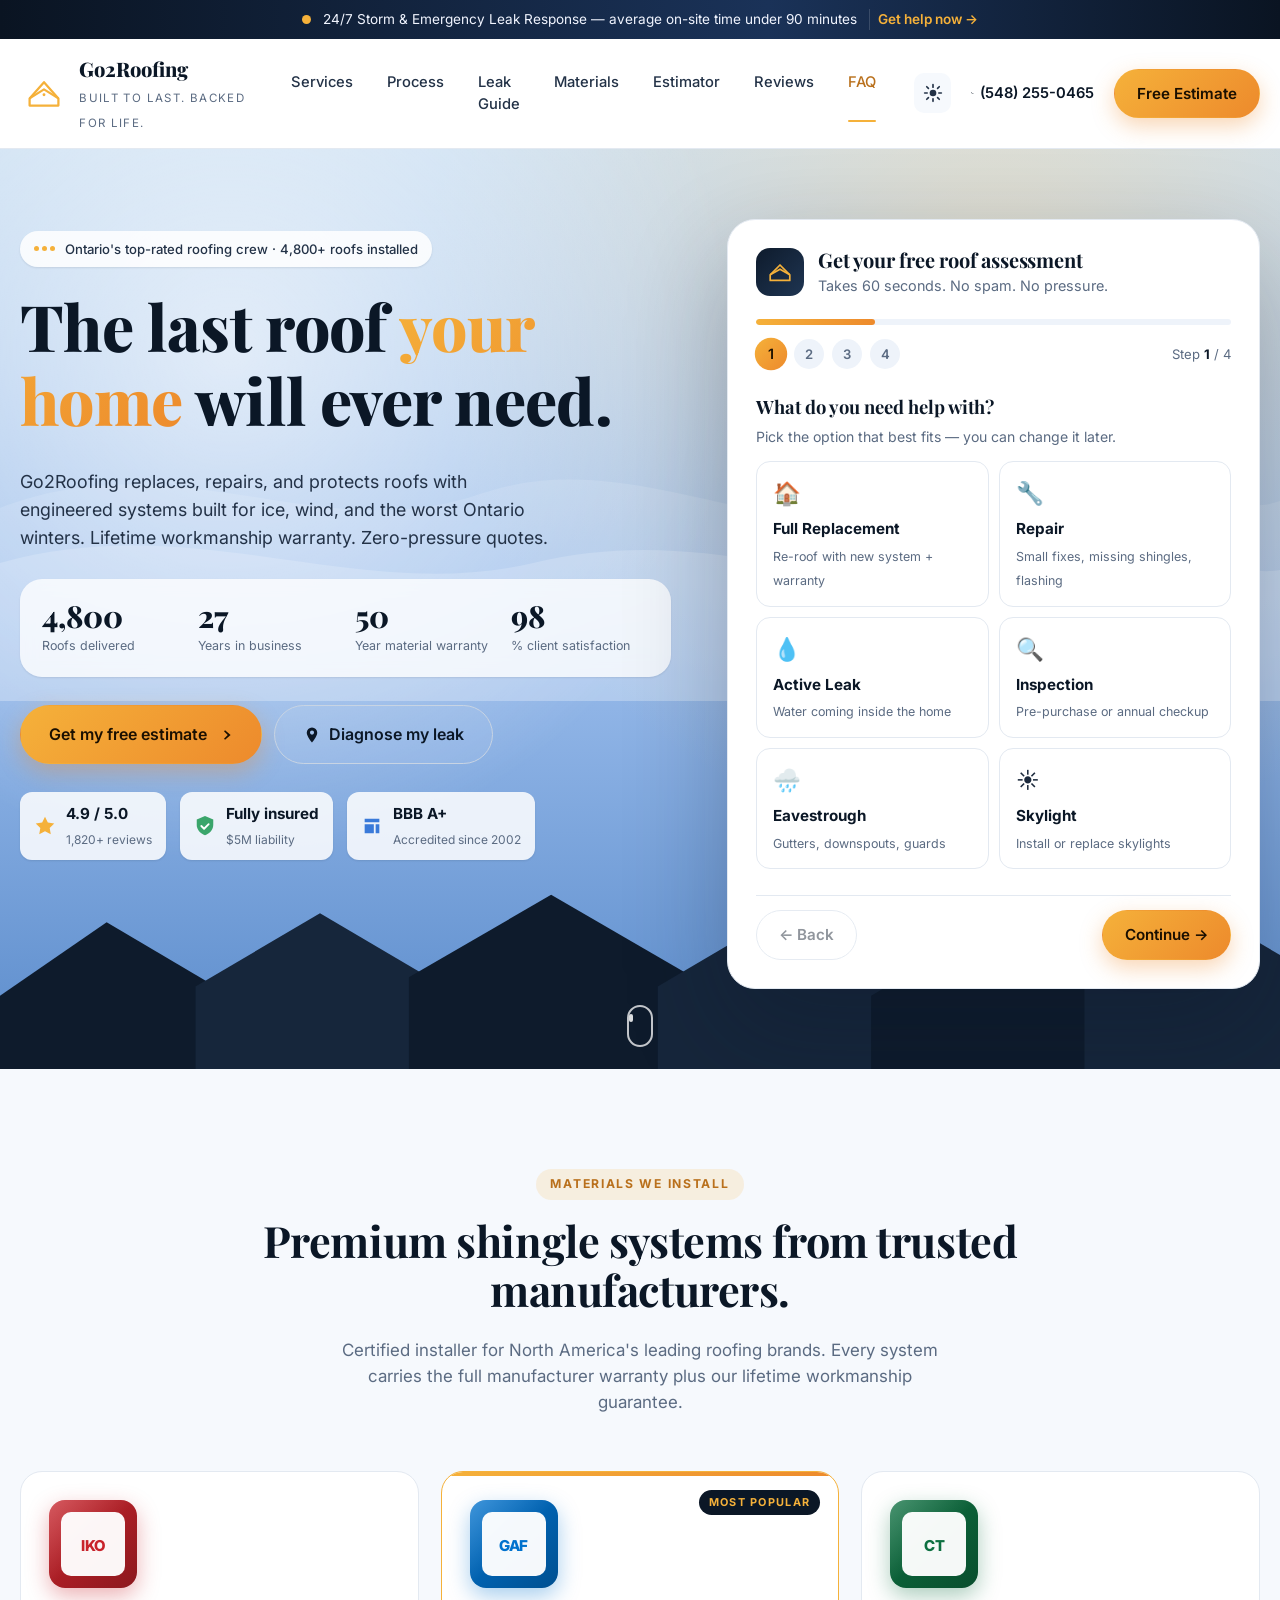
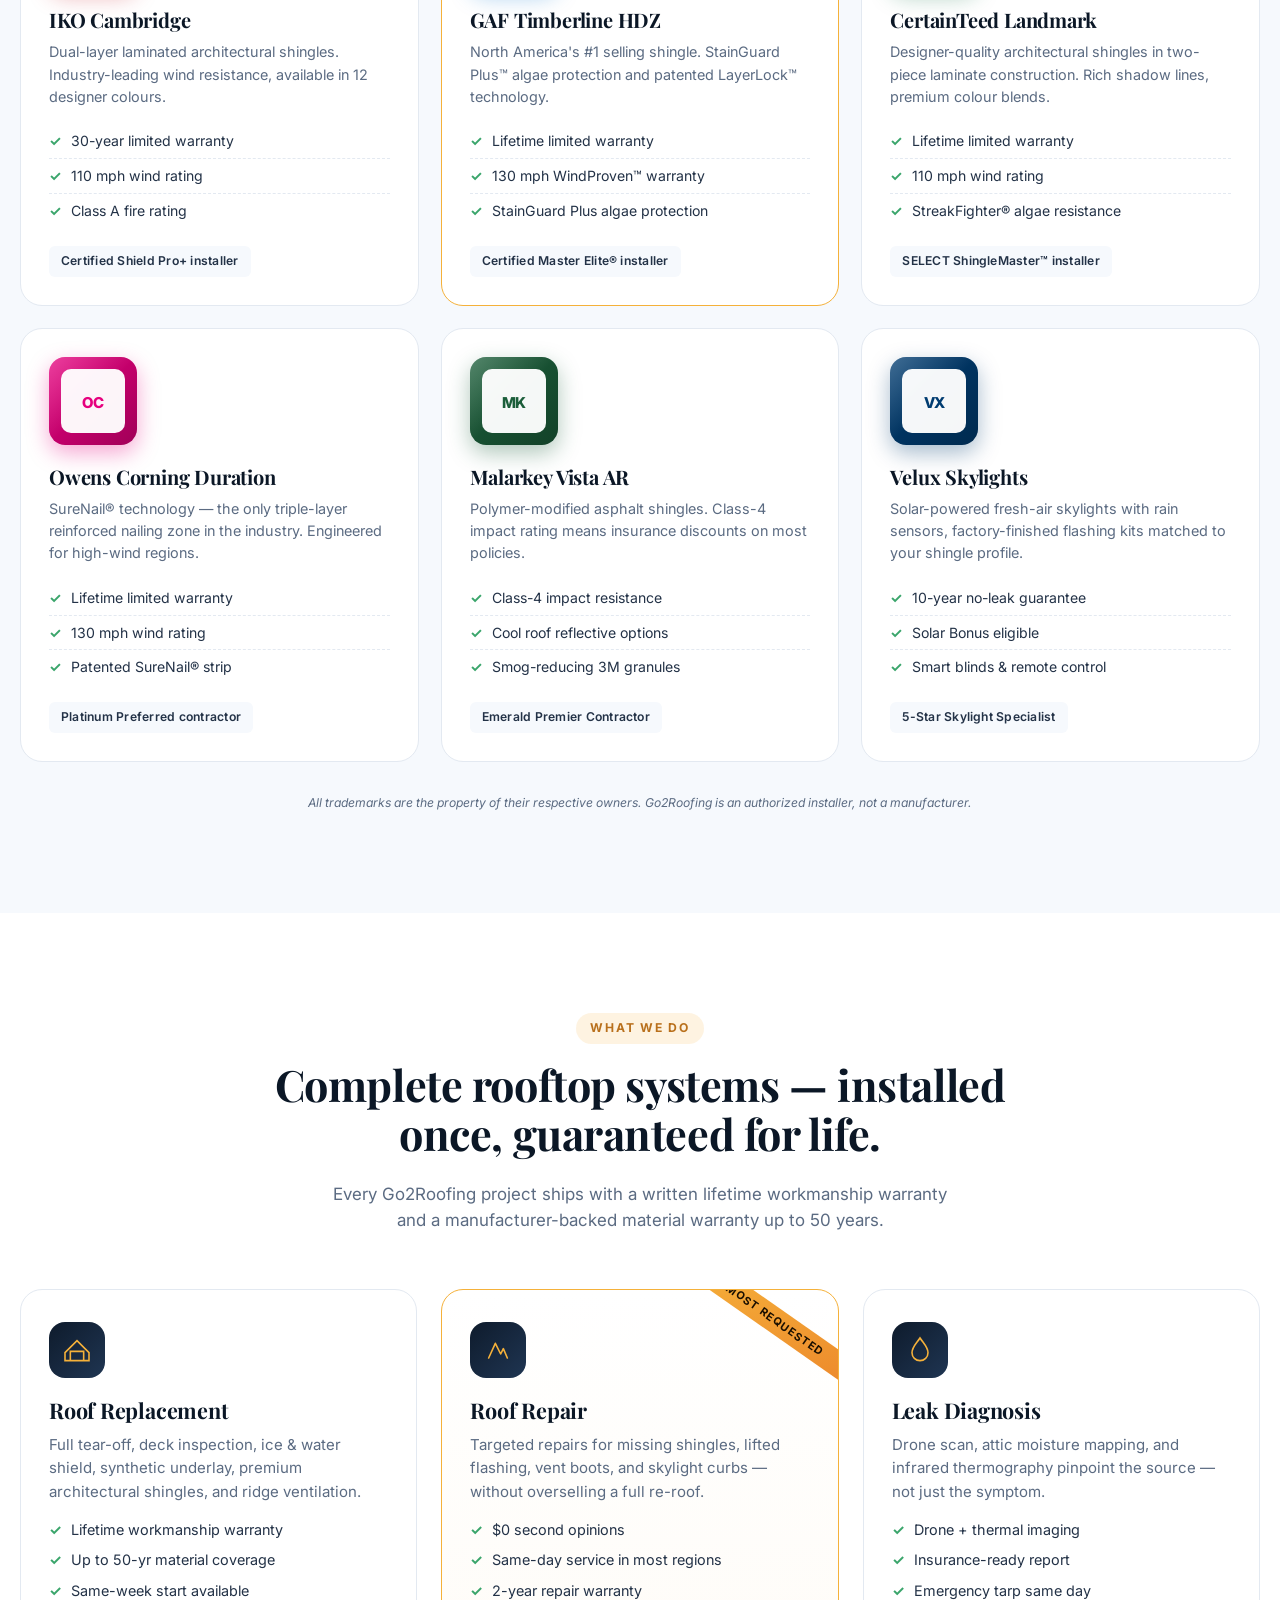
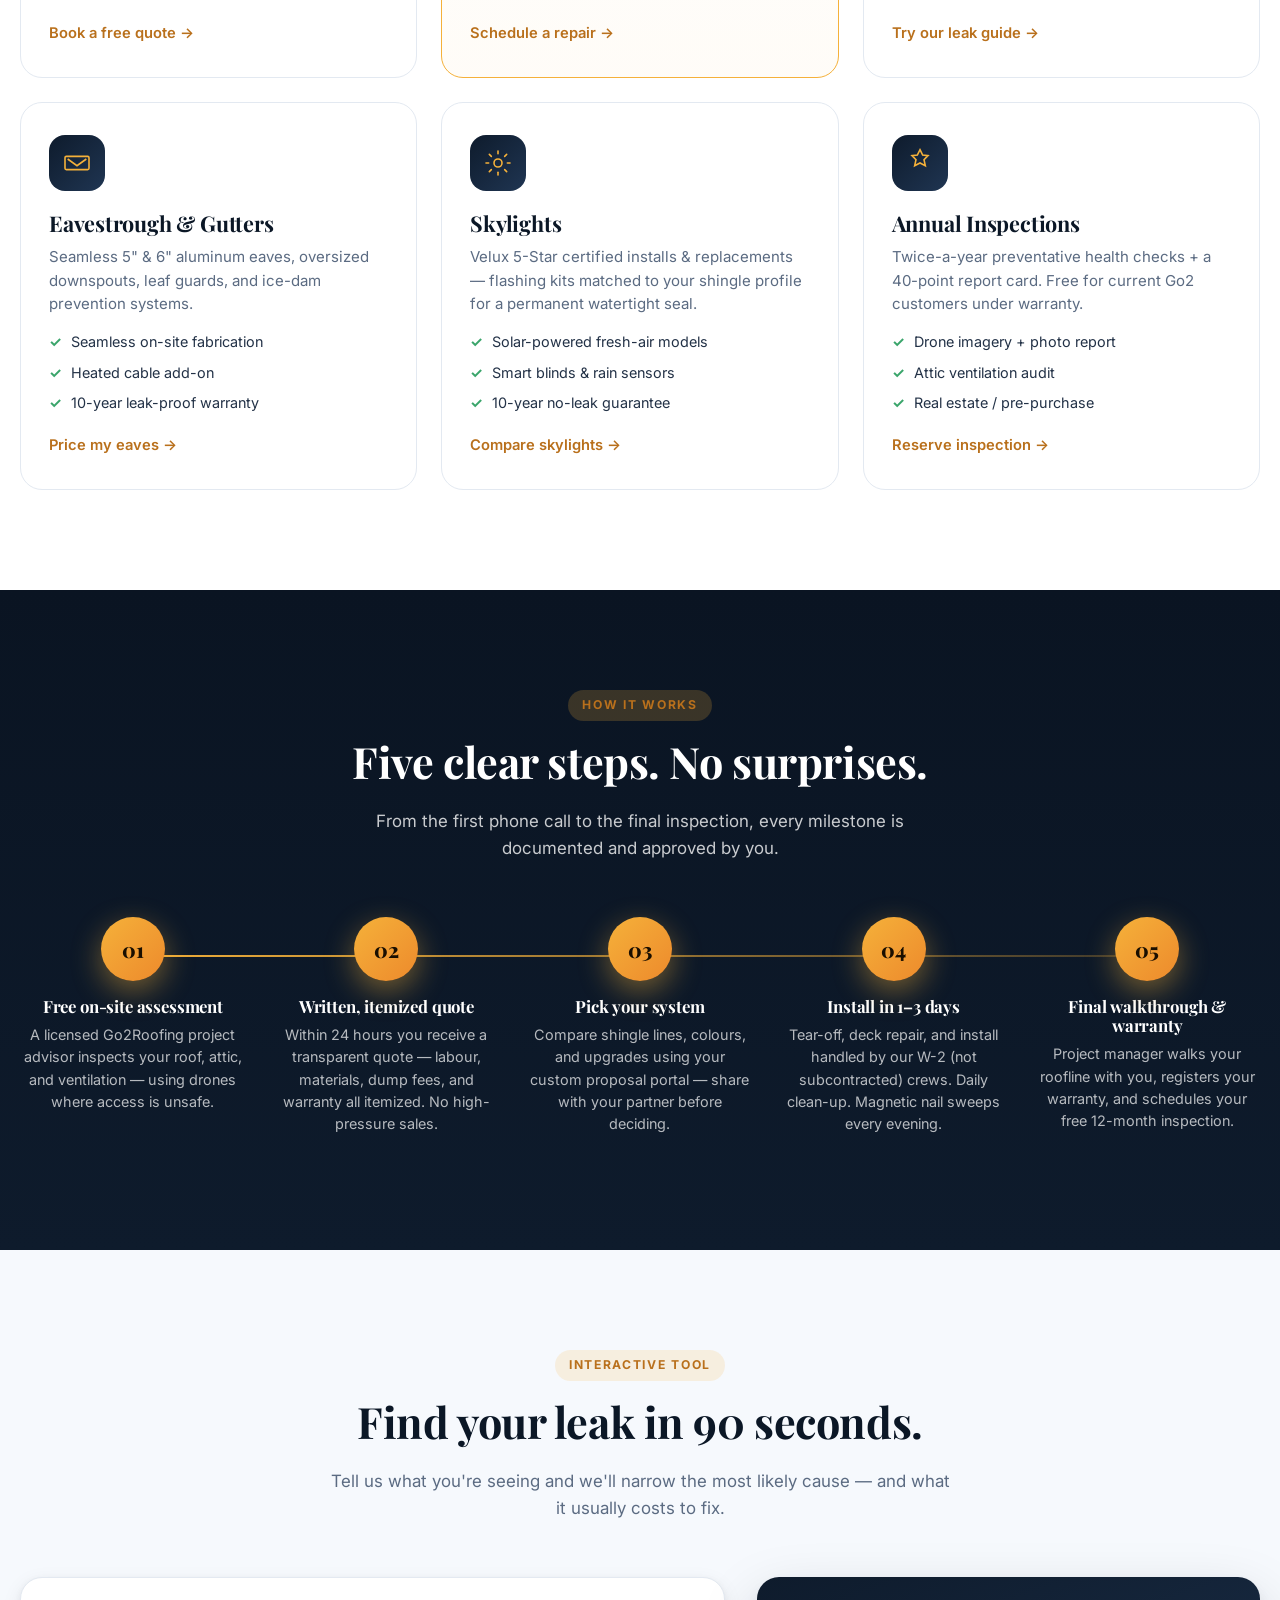
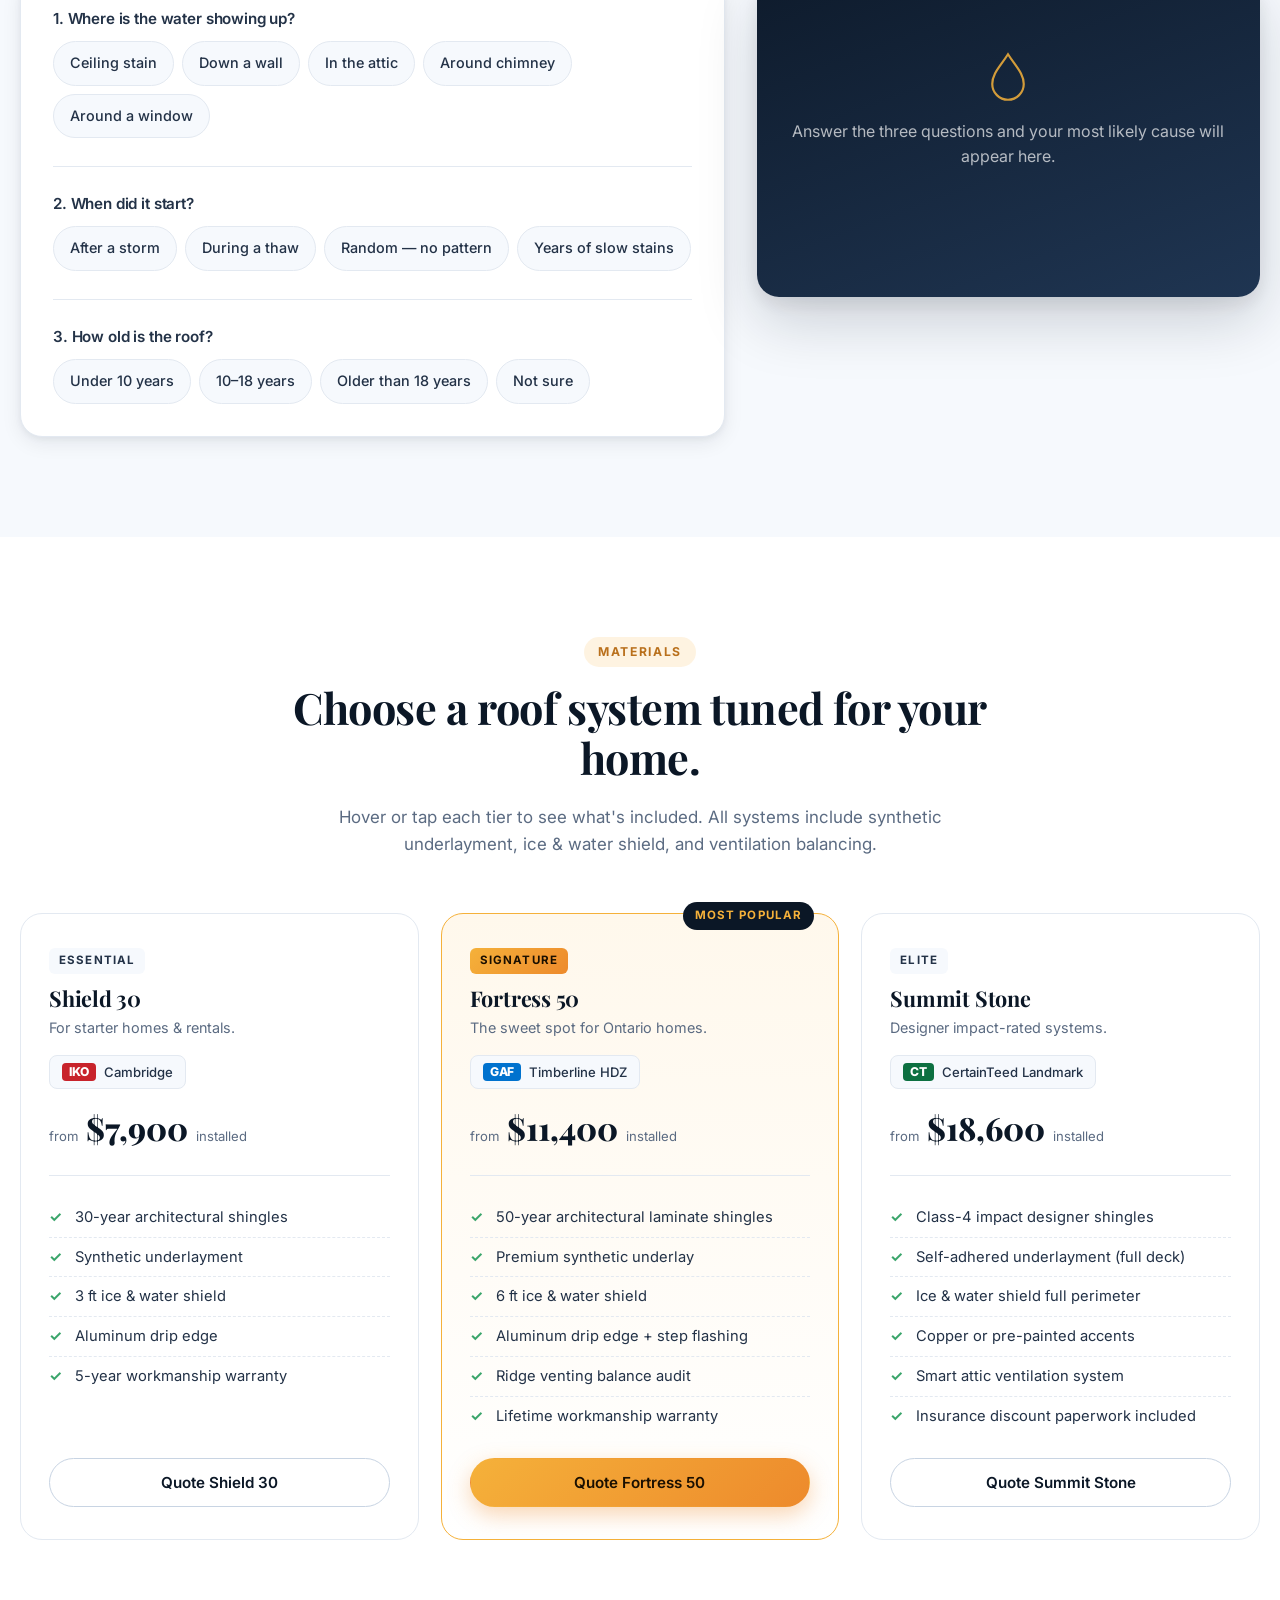
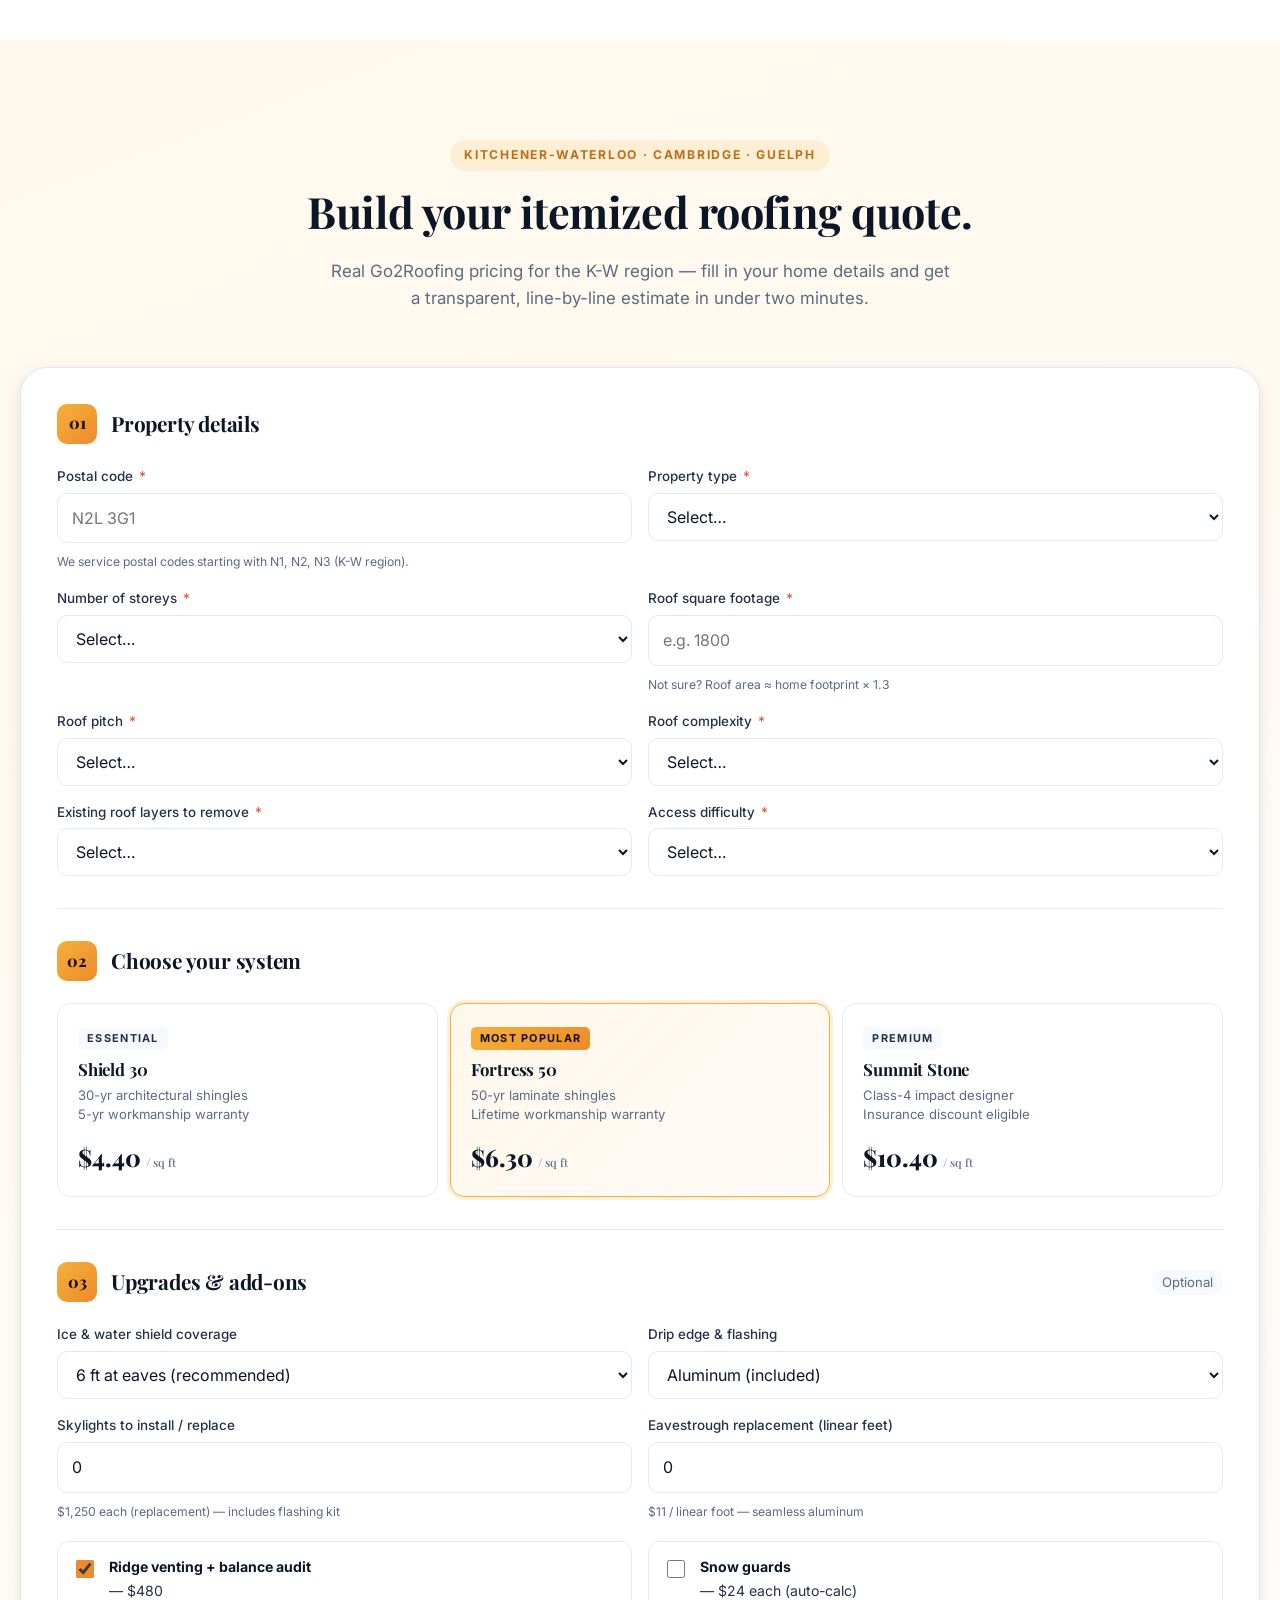
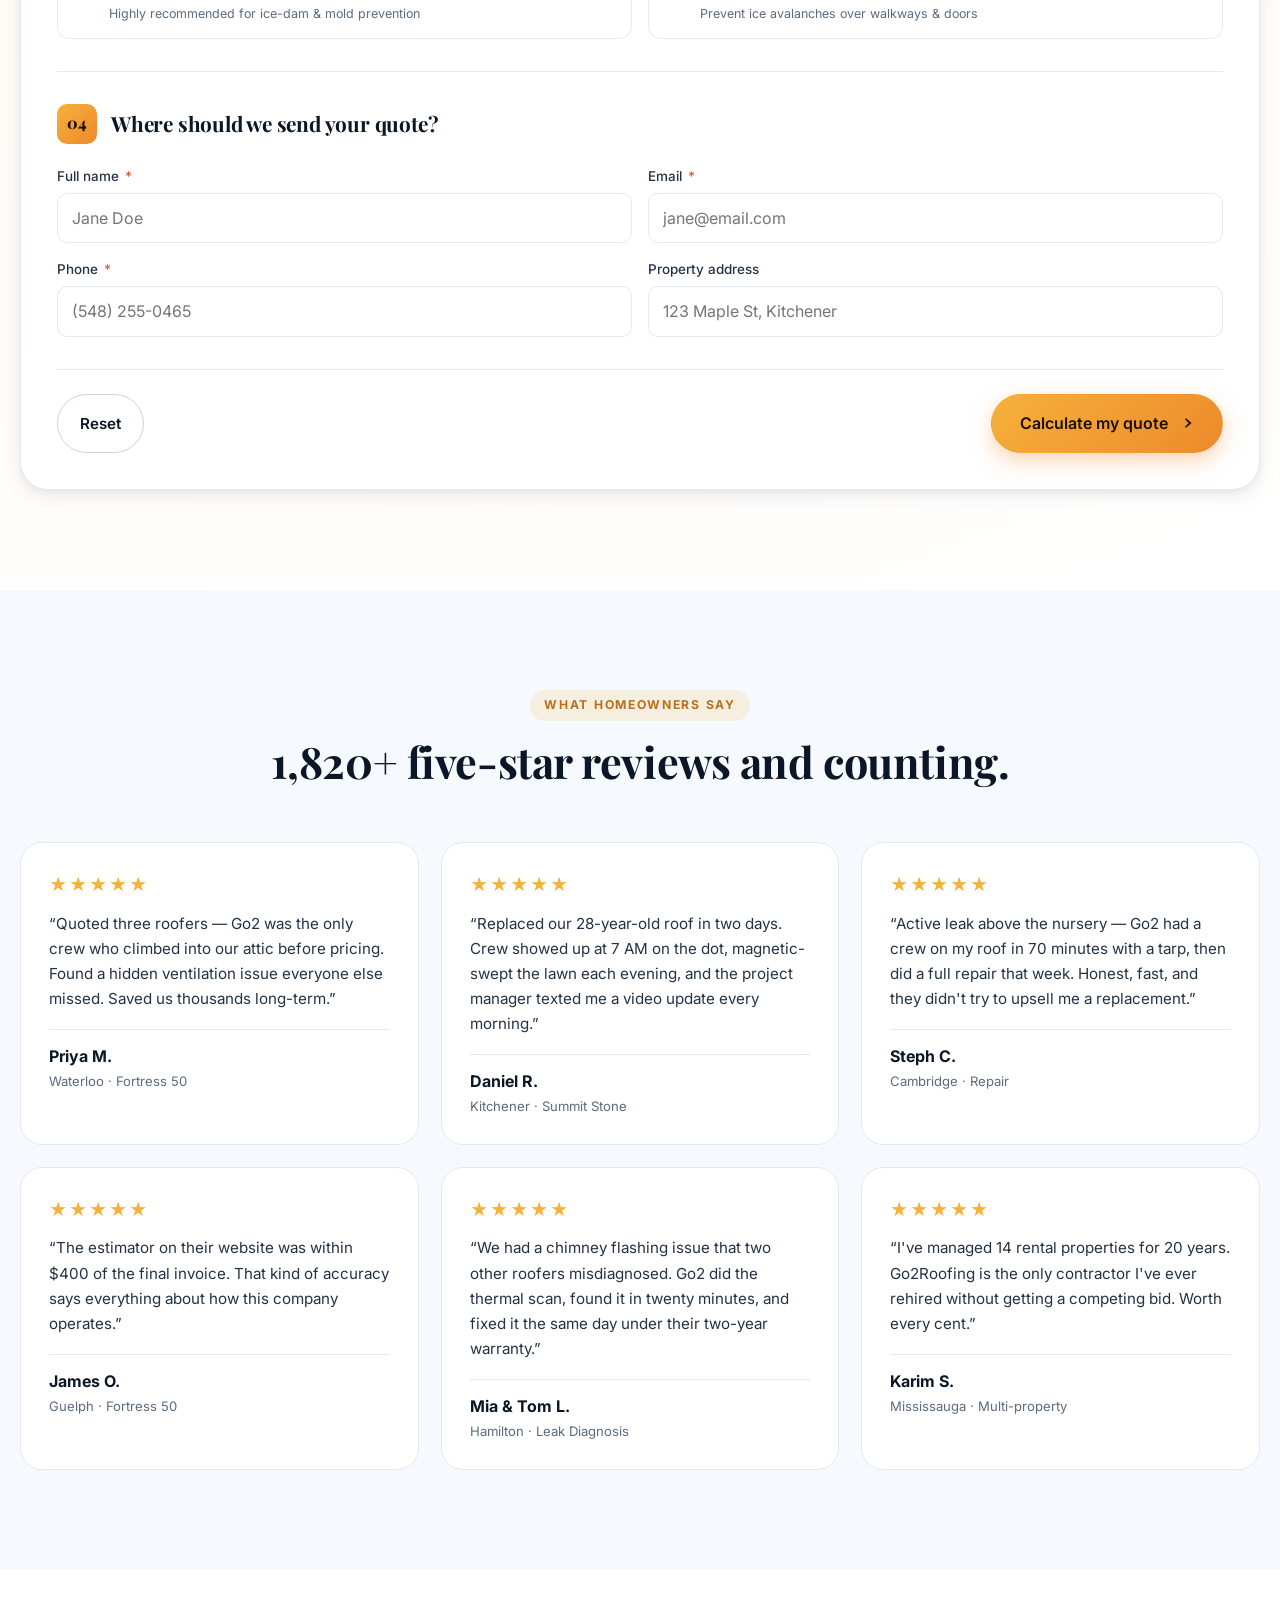
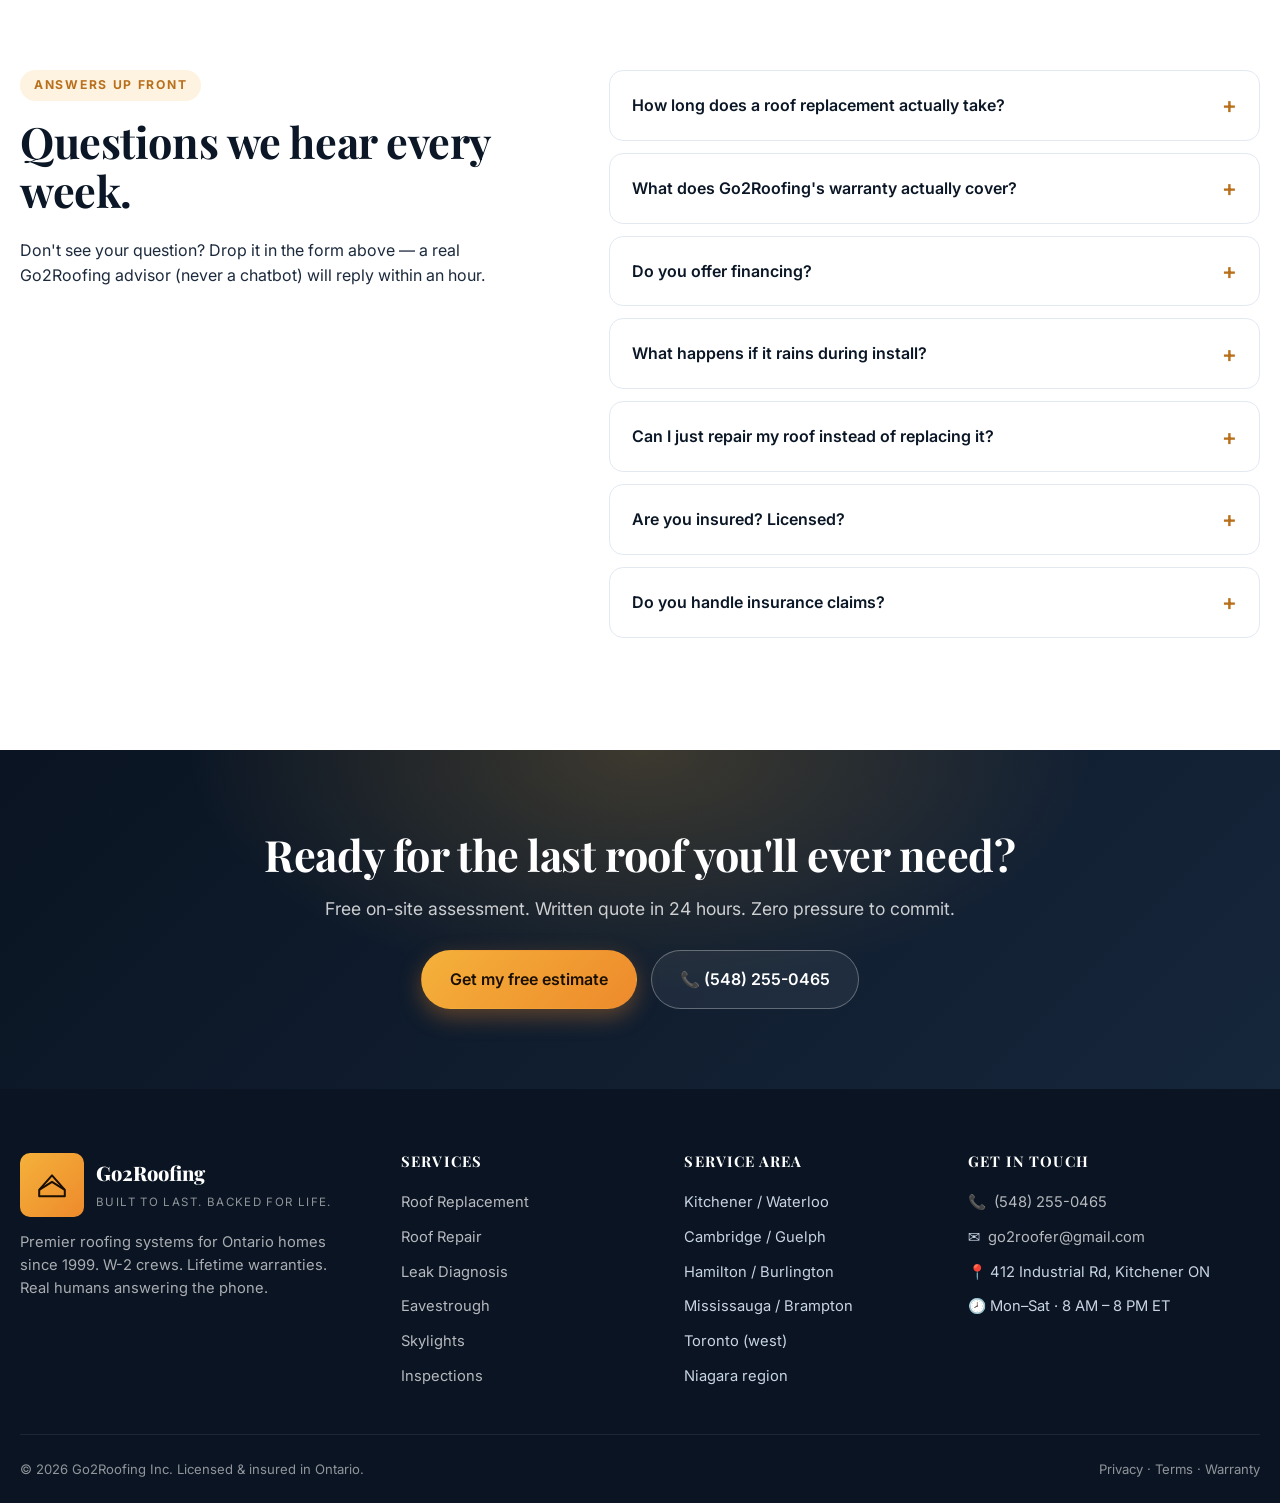
==== index.html @ 59ec60a8 "Rename bundled demo to index.html so root URL loads the site" ====
<!DOCTYPE html>
<html lang="en">
<head>
  <meta charset="UTF-8" />
  <meta name="viewport" content="width=device-width, initial-scale=1.0" />
  <title>Go2Roofing — Premium Roofing Contractors | Repair, Replacement & Inspections</title>
  <meta name="description" content="Go2Roofing delivers expert roof repair, replacement, leak diagnosis, and emergency service. Licensed, insured, and rated 5 stars across Ontario." />
  <link rel="preconnect" href="https://fonts.googleapis.com" />
  <link rel="preconnect" href="https://fonts.gstatic.com" crossorigin />
  <link href="https://fonts.googleapis.com/css2?family=Inter:wght@300;400;500;600;700;800&family=Playfair+Display:wght@600;700;800&display=swap" rel="stylesheet" />
  <style>
/* ========================================
   Go2Roofing — Design System
   ======================================== */
:root {
  --navy-950: #0a1422;
  --navy-900: #0e1b2c;
  --navy-800: #16263b;
  --navy-700: #1f3552;
  --navy-600: #2a466b;
  --ink: #0b1726;
  --ink-2: #233247;
  --text: #1c2a3d;
  --muted: #5b6b82;
  --line: #e3e9f1;
  --line-strong: #c8d4e3;
  --surface: #ffffff;
  --surface-2: #f6f9fd;
  --surface-3: #eef3fa;
  --accent: #f5b13a;      /* warm gold */
  --accent-2: #ed8a2c;    /* sunset */
  --accent-deep: #b9701c;
  --success: #3aa56b;
  --danger: #e2553a;
  --info: #3a7ad9;

  --radius-sm: 8px;
  --radius: 14px;
  --radius-lg: 22px;
  --radius-xl: 28px;

  --shadow-sm: 0 1px 2px rgba(11,23,38,.06), 0 1px 3px rgba(11,23,38,.04);
  --shadow: 0 6px 20px rgba(11,23,38,.08), 0 2px 6px rgba(11,23,38,.05);
  --shadow-lg: 0 24px 60px rgba(11,23,38,.18), 0 8px 18px rgba(11,23,38,.08);
  --shadow-xl: 0 40px 100px rgba(11,23,38,.28);

  --tx: cubic-bezier(.2,.65,.3,1);
  --container: 1240px;
}

[data-theme="dark"] {
  --ink: #e8efff;
  --ink-2: #c2cde2;
  --text: #d6e0f1;
  --muted: #95a4bc;
  --line: #1c2a3d;
  --line-strong: #2a3a52;
  --surface: #0c1726;
  --surface-2: #0f1d31;
  --surface-3: #142540;
}

/* ========================================
   Reset
   ======================================== */
*,
*::before,
*::after { box-sizing: border-box; }

html { scroll-behavior: smooth; scroll-padding-top: 96px; }

body {
  margin: 0;
  font-family: 'Inter', system-ui, -apple-system, Segoe UI, sans-serif;
  font-size: 16px;
  line-height: 1.55;
  color: var(--text);
  background: var(--surface);
  -webkit-font-smoothing: antialiased;
  text-rendering: optimizeLegibility;
}

h1, h2, h3, h4, h5 {
  font-family: 'Playfair Display', Georgia, serif;
  color: var(--ink);
  letter-spacing: -.01em;
  line-height: 1.15;
  margin: 0 0 .5em;
}

h1 { font-size: clamp(2.4rem, 5vw, 4rem); font-weight: 800; }
h2 { font-size: clamp(1.8rem, 3.4vw, 2.7rem); font-weight: 700; }
h3 { font-size: 1.35rem; font-weight: 700; }
h4 { font-size: 1.05rem; font-weight: 700; }
h5 { font-size: .92rem; font-weight: 700; text-transform: uppercase; letter-spacing: .08em; color: var(--ink); margin-bottom: 1em; }

p { margin: 0 0 1em; }
a { color: inherit; text-decoration: none; transition: color .25s var(--tx); }
img, svg { display: block; max-width: 100%; }
button { font: inherit; border: 0; background: 0; cursor: pointer; color: inherit; }
ul, ol { margin: 0; padding: 0; list-style: none; }
[hidden] { display: none !important; }

.container { width: min(100% - 32px, var(--container)); margin: 0 auto; }

/* ========================================
   Buttons
   ======================================== */
.btn {
  display: inline-flex; align-items: center; justify-content: center; gap: 8px;
  padding: 12px 22px;
  border-radius: 999px;
  font-weight: 600;
  font-size: .95rem;
  cursor: pointer;
  transition: transform .2s var(--tx), background .2s var(--tx), box-shadow .2s var(--tx), color .2s var(--tx);
  white-space: nowrap;
  border: 1.5px solid transparent;
}
.btn-lg { padding: 16px 28px; font-size: 1rem; }
.btn-block { width: 100%; }
.btn-primary {
  background: linear-gradient(135deg, var(--accent) 0%, var(--accent-2) 100%);
  color: #1a0f00;
  box-shadow: 0 8px 22px rgba(237,138,44,.35);
}
.btn-primary:hover { transform: translateY(-2px); box-shadow: 0 14px 28px rgba(237,138,44,.45); }
.btn-primary:active { transform: translateY(0); }

.btn-ghost {
  background: rgba(255,255,255,.06);
  border-color: var(--line-strong);
  color: var(--ink);
}
[data-theme="dark"] .btn-ghost { background: rgba(255,255,255,.04); color: var(--ink); }
.btn-ghost:hover { border-color: var(--accent); color: var(--accent-deep); }

/* ========================================
   Announcement bar
   ======================================== */
.announce {
  background: linear-gradient(90deg, #0a1422 0%, #1a3258 60%, #0a1422 100%);
  color: #f1f5ff;
  font-size: .85rem;
  padding: 9px 0;
}
.announce-inner {
  display: flex; align-items: center; justify-content: center; gap: 12px;
  flex-wrap: wrap;
}
.announce-cta {
  color: var(--accent);
  font-weight: 600;
  padding-left: 8px;
  border-left: 1px solid rgba(255,255,255,.15);
}
.pulse-dot {
  width: 9px; height: 9px; border-radius: 50%;
  background: var(--accent);
  box-shadow: 0 0 0 0 rgba(245,177,58,.8);
  animation: pulse 1.8s infinite;
}
@keyframes pulse {
  0%   { box-shadow: 0 0 0 0 rgba(245,177,58,.55); }
  70%  { box-shadow: 0 0 0 10px rgba(245,177,58,0); }
  100% { box-shadow: 0 0 0 0 rgba(245,177,58,0); }
}

/* ========================================
   Header
   ======================================== */
.site-header {
  position: sticky; top: 0; z-index: 100;
  background: rgba(255,255,255,.85);
  backdrop-filter: saturate(180%) blur(14px);
  -webkit-backdrop-filter: saturate(180%) blur(14px);
  border-bottom: 1px solid var(--line);
  transition: background .3s var(--tx), box-shadow .3s var(--tx);
}
[data-theme="dark"] .site-header { background: rgba(10,20,34,.85); }
.site-header.scrolled { box-shadow: 0 6px 20px rgba(0,0,0,.08); }

.header-inner {
  display: flex; align-items: center; gap: 24px;
  padding: 14px 0;
}
.brand { display: inline-flex; align-items: center; gap: 12px; color: var(--ink); }
.brand-mark {
  display: grid; place-items: center;
  width: 44px; height: 44px;
  border-radius: 12px;
  background: linear-gradient(135deg, #0e1b2c, #1f3552);
  color: var(--accent);
}
.brand-text strong { display: block; font-family: 'Playfair Display', serif; font-size: 1.25rem; font-weight: 800; color: var(--ink); }
.brand-text em { font-style: normal; font-size: .72rem; letter-spacing: .12em; text-transform: uppercase; color: var(--muted); }

.nav { display: flex; gap: 6px; margin-left: auto; }
.nav a {
  padding: 10px 14px;
  border-radius: 10px;
  font-weight: 500;
  font-size: .92rem;
  color: var(--ink-2);
  position: relative;
}
.nav a:hover { color: var(--ink); background: var(--surface-2); }
.nav a.active { color: var(--accent-deep); }
.nav a.active::after {
  content: ''; position: absolute; left: 14px; right: 14px; bottom: 4px;
  height: 2px; border-radius: 2px; background: var(--accent);
}

.header-actions { display: flex; align-items: center; gap: 10px; }
.phone-link {
  display: inline-flex; align-items: center; gap: 6px;
  color: var(--ink); font-weight: 600; font-size: .92rem;
  padding: 8px 10px; border-radius: 8px;
  white-space: nowrap;
}
.btn[disabled] { opacity: .45; cursor: not-allowed; }
.phone-link:hover { color: var(--accent-deep); }
.icon-btn {
  width: 40px; height: 40px; border-radius: 10px;
  display: grid; place-items: center;
  background: var(--surface-2);
  color: var(--ink-2);
  transition: background .2s var(--tx), color .2s var(--tx);
}
.icon-btn:hover { background: var(--surface-3); color: var(--ink); }
.icon-btn .icon-moon { display: none; }
[data-theme="dark"] .icon-btn .icon-sun { display: none; }
[data-theme="dark"] .icon-btn .icon-moon { display: block; }

.hamburger {
  display: none;
  width: 40px; height: 40px;
  flex-direction: column; align-items: center; justify-content: center; gap: 4px;
  border-radius: 10px;
  background: var(--surface-2);
}
.hamburger span {
  display: block; width: 18px; height: 2px; background: var(--ink); border-radius: 2px;
  transition: transform .25s var(--tx), opacity .25s var(--tx);
}
.hamburger.open span:nth-child(1) { transform: translateY(6px) rotate(45deg); }
.hamburger.open span:nth-child(2) { opacity: 0; }
.hamburger.open span:nth-child(3) { transform: translateY(-6px) rotate(-45deg); }

.mobile-nav {
  display: none;
  padding: 12px 16px 20px;
  border-top: 1px solid var(--line);
  background: var(--surface);
}
.mobile-nav a { display: block; padding: 12px 8px; font-weight: 600; color: var(--ink-2); border-bottom: 1px solid var(--line); }
.mobile-nav a:last-child { border: 0; margin-top: 12px; }

/* ========================================
   Hero
   ======================================== */
.hero {
  position: relative;
  padding: 70px 0 80px;
  overflow: hidden;
  isolation: isolate;
}
.hero-bg {
  position: absolute; inset: 0; z-index: -1;
  background: linear-gradient(180deg, #c9def2 0%, #97baea 55%, #5a8bcb 100%);
}
.hero-sky {
  position: absolute; inset: 0;
  background:
    radial-gradient(circle at 18% 22%, rgba(255,255,255,.6), transparent 40%),
    radial-gradient(circle at 78% 14%, rgba(255,220,160,.45), transparent 45%);
}
[data-theme="dark"] .hero-bg { background: linear-gradient(180deg, #0a1422 0%, #142540 60%, #1f3552 100%); }
[data-theme="dark"] .hero-sky { background:
  radial-gradient(circle at 18% 22%, rgba(255,255,255,.06), transparent 40%),
  radial-gradient(circle at 78% 14%, rgba(255,200,120,.12), transparent 45%); }

.hero-clouds {
  position: absolute; left: 0; right: 0; top: 0; height: 60%;
  animation: float 22s ease-in-out infinite;
}
@keyframes float {
  0%, 100% { transform: translateX(0); }
  50% { transform: translateX(-26px); }
}
.hero-roofs {
  position: absolute; left: 0; right: 0; bottom: 0; height: 220px;
}

.hero-content {
  display: grid;
  grid-template-columns: 1.1fr .9fr;
  gap: 56px;
  align-items: start;
}
.hero-copy { padding-top: 12px; }
.eyebrow {
  display: inline-flex; align-items: center; gap: 10px;
  padding: 8px 14px;
  border-radius: 999px;
  background: rgba(255,255,255,.85);
  color: var(--ink-2);
  font-size: .82rem;
  font-weight: 500;
  box-shadow: var(--shadow-sm);
  margin-bottom: 22px;
}
.dot-row { display: inline-flex; gap: 3px; }
.dot-row span { width: 5px; height: 5px; border-radius: 50%; background: var(--accent); display: block; }

.hero h1 { color: var(--ink); }
.hero h1 .accent {
  background: linear-gradient(135deg, var(--accent) 0%, var(--accent-2) 100%);
  -webkit-background-clip: text; background-clip: text;
  color: transparent;
}
.lede { font-size: 1.12rem; color: var(--ink-2); max-width: 540px; }

.hero-stats {
  display: grid;
  grid-template-columns: repeat(4, 1fr);
  gap: 18px;
  margin: 28px 0;
  padding: 22px;
  background: rgba(255,255,255,.78);
  border-radius: var(--radius-lg);
  backdrop-filter: blur(8px);
  box-shadow: var(--shadow-sm);
}
[data-theme="dark"] .hero-stats { background: rgba(15,29,49,.7); }
.hero-stats > div strong {
  display: block;
  font-family: 'Playfair Display', serif;
  font-size: 1.9rem; font-weight: 800; color: var(--ink);
  line-height: 1;
}
.hero-stats > div span { font-size: .78rem; color: var(--muted); margin-top: 4px; display: block; }

.hero-actions { display: flex; gap: 12px; flex-wrap: wrap; margin-bottom: 28px; }

.hero-trust .trust-badges {
  display: flex; gap: 14px; flex-wrap: wrap;
}
.badge {
  display: inline-flex; align-items: center; gap: 10px;
  background: rgba(255,255,255,.85);
  border-radius: 12px;
  padding: 10px 14px;
  box-shadow: var(--shadow-sm);
}
[data-theme="dark"] .badge { background: rgba(15,29,49,.7); }
.badge strong { display: block; font-size: .95rem; color: var(--ink); font-family: 'Inter', sans-serif; }
.badge span { font-size: .75rem; color: var(--muted); }

/* ========================================
   Lead Card
   ======================================== */
.lead-card {
  position: relative;
  background: var(--surface);
  border-radius: var(--radius-xl);
  box-shadow: var(--shadow-xl);
  padding: 28px;
  border: 1px solid var(--line);
}
.lead-head { display: flex; gap: 14px; align-items: flex-start; margin-bottom: 22px; }
.lead-icon {
  width: 48px; height: 48px;
  border-radius: 14px;
  background: linear-gradient(135deg, var(--navy-900), var(--navy-700));
  color: var(--accent);
  display: grid; place-items: center;
  flex-shrink: 0;
}
.lead-head h3 { margin: 0 0 4px; font-size: 1.25rem; }
.lead-head p { margin: 0; color: var(--muted); font-size: .9rem; }

/* Progress */
.progress { margin-bottom: 24px; }
.progress-bar {
  height: 6px;
  background: var(--surface-3);
  border-radius: 999px;
  overflow: hidden;
  position: relative;
}
.progress-bar::after {
  content: ''; position: absolute; inset: 0; right: auto;
  width: 25%;
  background: linear-gradient(90deg, var(--accent), var(--accent-2));
  border-radius: 999px;
  transition: width .45s var(--tx);
}
.progress-bar[data-step="1"]::after { width: 25%; }
.progress-bar[data-step="2"]::after { width: 50%; }
.progress-bar[data-step="3"]::after { width: 75%; }
.progress-bar[data-step="4"]::after { width: 100%; }

.progress-meta {
  display: flex; justify-content: space-between; align-items: center;
  margin-top: 14px;
}
.steps { display: flex; gap: 8px; }
.step {
  width: 30px; height: 30px;
  border-radius: 50%;
  background: var(--surface-3);
  color: var(--muted);
  font-weight: 600; font-size: .82rem;
  display: grid; place-items: center;
  transition: background .25s var(--tx), color .25s var(--tx), transform .25s var(--tx);
}
.step.active { background: linear-gradient(135deg, var(--accent), var(--accent-2)); color: #1a0f00; transform: scale(1.08); }
.step.done { background: var(--success); color: #fff; }
.step-counter { font-size: .82rem; color: var(--muted); }
.step-counter strong { color: var(--ink); font-weight: 700; }

/* Form */
.lead-form { display: flex; flex-direction: column; gap: 18px; }
.step-panel { border: 0; padding: 0; margin: 0; display: none; }
.step-panel.active { display: block; animation: panelIn .35s var(--tx); }
@keyframes panelIn {
  from { opacity: 0; transform: translateY(8px); }
  to   { opacity: 1; transform: translateY(0); }
}
.step-panel legend { padding: 0; margin-bottom: 14px; }
.panel-title { display: block; font-family: 'Playfair Display', serif; font-size: 1.15rem; font-weight: 700; color: var(--ink); margin-bottom: 4px; }
.panel-sub { display: block; color: var(--muted); font-size: .88rem; }

/* Choice cards */
.choice-grid {
  display: grid;
  grid-template-columns: repeat(2, 1fr);
  gap: 10px;
}
.choice-grid.two { grid-template-columns: repeat(2, 1fr); }
.choice input { position: absolute; opacity: 0; }
.choice-card {
  border: 1.5px solid var(--line);
  border-radius: 14px;
  padding: 14px 16px;
  cursor: pointer;
  transition: border-color .2s var(--tx), background .2s var(--tx), transform .2s var(--tx);
  background: var(--surface);
  height: 100%;
}
.choice-emoji { font-size: 1.4rem; display: block; margin-bottom: 6px; }
.choice-card strong { display: block; font-size: .95rem; color: var(--ink); margin-bottom: 2px; }
.choice-card small { color: var(--muted); font-size: .78rem; line-height: 1.4; }
.choice:hover .choice-card { border-color: var(--accent); transform: translateY(-1px); }
.choice input:checked + .choice-card {
  border-color: var(--accent);
  background: linear-gradient(135deg, rgba(245,177,58,.1), rgba(237,138,44,.06));
  box-shadow: 0 0 0 3px rgba(245,177,58,.15);
}

/* Fields */
.field { display: flex; flex-direction: column; gap: 6px; }
.field > span { font-size: .84rem; color: var(--ink-2); font-weight: 500; }
.field input, .field select, .field textarea {
  font: inherit;
  padding: 12px 14px;
  border: 1.5px solid var(--line);
  border-radius: 10px;
  background: var(--surface);
  color: var(--ink);
  transition: border-color .2s var(--tx), box-shadow .2s var(--tx);
  width: 100%;
}
.field input:focus, .field select:focus, .field textarea:focus {
  outline: none;
  border-color: var(--accent);
  box-shadow: 0 0 0 3px rgba(245,177,58,.18);
}
.field-grid {
  display: grid;
  grid-template-columns: repeat(2, 1fr);
  gap: 12px;
}
.field.full { grid-column: 1 / -1; }
.field-grid + .field { margin-top: 12px; }

.budget output {
  display: inline-block;
  margin-top: 4px;
  font-weight: 700;
  color: var(--accent-deep);
  font-size: 1.1rem;
}
input[type="range"] {
  -webkit-appearance: none; appearance: none;
  width: 100%; height: 6px;
  background: var(--surface-3);
  border-radius: 999px; cursor: pointer;
}
input[type="range"]::-webkit-slider-thumb {
  -webkit-appearance: none; appearance: none;
  width: 22px; height: 22px;
  border-radius: 50%;
  background: linear-gradient(135deg, var(--accent), var(--accent-2));
  border: 3px solid #fff;
  box-shadow: var(--shadow);
  cursor: pointer;
}
input[type="range"]::-moz-range-thumb {
  width: 22px; height: 22px;
  border-radius: 50%;
  background: linear-gradient(135deg, var(--accent), var(--accent-2));
  border: 3px solid #fff;
  box-shadow: var(--shadow);
  cursor: pointer;
}

.checkbox {
  display: flex; align-items: flex-start; gap: 10px;
  font-size: .88rem; color: var(--ink-2);
  cursor: pointer;
  margin-top: 4px;
}
.checkbox input { margin-top: 3px; accent-color: var(--accent-2); }

.form-nav {
  display: flex; gap: 10px; justify-content: space-between; margin-top: 8px;
  padding-top: 14px; border-top: 1px solid var(--line);
}

.form-success {
  text-align: center;
  padding: 12px 0;
  animation: panelIn .4s var(--tx);
}
.success-icon { display: grid; place-items: center; margin: 4px auto 14px; }
.form-success h4 { font-size: 1.4rem; margin-bottom: 8px; }

/* Scroll cue */
.scroll-cue {
  position: absolute;
  left: 50%; bottom: 22px;
  transform: translateX(-50%);
  width: 26px; height: 42px;
  border-radius: 13px;
  border: 2px solid rgba(255,255,255,.75);
  display: grid; place-items: flex-start; padding-top: 7px;
}
.scroll-cue span {
  width: 4px; height: 8px; border-radius: 2px;
  background: rgba(255,255,255,.85);
  animation: scrollDot 1.6s infinite var(--tx);
}
@keyframes scrollDot {
  0%   { transform: translateY(0); opacity: 1; }
  100% { transform: translateY(12px); opacity: 0; }
}

/* ========================================
   Brand showcase
   ======================================== */
.brands { background: var(--surface-2); }
.brand-grid {
  display: grid;
  grid-template-columns: repeat(3, 1fr);
  gap: 22px;
}
.brand-card {
  position: relative;
  background: var(--surface);
  border: 1.5px solid var(--line);
  border-radius: var(--radius-lg);
  padding: 28px;
  transition: transform .3s var(--tx), border-color .3s var(--tx), box-shadow .3s var(--tx);
  display: flex; flex-direction: column;
  overflow: hidden;
}
.brand-card::before {
  content: '';
  position: absolute; top: 0; left: 0; right: 0;
  height: 4px;
  background: var(--brand-color, var(--accent));
  opacity: 0;
  transition: opacity .3s var(--tx);
}
.brand-card:hover {
  transform: translateY(-4px);
  border-color: var(--line-strong);
  box-shadow: var(--shadow-lg);
}
.brand-card:hover::before { opacity: 1; }
.brand-card.featured { border-color: var(--accent); }
.brand-card.featured::before { opacity: 1; background: linear-gradient(90deg, var(--accent), var(--accent-2)); }

.brand-ribbon {
  position: absolute;
  top: 18px; right: 18px;
  padding: 4px 10px;
  border-radius: 999px;
  background: var(--ink);
  color: var(--accent);
  font-size: .68rem;
  font-weight: 700;
  letter-spacing: .12em;
  text-transform: uppercase;
}

.brand-logo {
  width: 88px; height: 88px;
  margin-bottom: 20px;
  border-radius: 16px;
  background: linear-gradient(135deg, var(--brand-color, var(--accent)) 0%, color-mix(in srgb, var(--brand-color, var(--accent)) 70%, #000) 100%);
  display: grid; place-items: center;
  box-shadow: 0 8px 22px color-mix(in srgb, var(--brand-color, var(--accent)) 35%, transparent);
  position: relative;
  overflow: hidden;
}
.brand-logo::after {
  content: '';
  position: absolute;
  inset: 0;
  background: linear-gradient(135deg, rgba(255,255,255,.25) 0%, transparent 50%);
  pointer-events: none;
}
.brand-mark {
  background: rgba(255,255,255,.96);
  width: 64px; height: 64px;
  border-radius: 10px;
  display: grid; place-items: center;
  z-index: 1;
}
.brand-mark span {
  font-family: 'Inter', sans-serif;
  font-weight: 800;
  font-size: 1.3rem;
  letter-spacing: -.02em;
  color: var(--brand-color, var(--ink));
  font-variant-caps: all-small-caps;
}

.brand-card h3 {
  margin: 0 0 10px;
  font-size: 1.25rem;
}
.brand-line {
  color: var(--muted);
  font-size: .9rem;
  margin-bottom: 16px;
  line-height: 1.55;
}
.brand-features {
  margin-bottom: 18px;
  flex: 1;
}
.brand-features li {
  position: relative;
  padding: 6px 0 6px 22px;
  color: var(--ink-2);
  font-size: .88rem;
  border-bottom: 1px dashed var(--line);
}
.brand-features li:last-child { border-bottom: 0; }
.brand-features li::before {
  content: '✓';
  position: absolute; left: 0; top: 6px;
  color: var(--success);
  font-weight: 700;
}
.brand-cert {
  display: inline-block;
  padding: 6px 12px;
  border-radius: 6px;
  background: var(--surface-2);
  color: var(--ink-2);
  font-size: .76rem;
  font-weight: 600;
  letter-spacing: .02em;
  align-self: flex-start;
}
.brand-disclaimer {
  margin: 32px 0 0;
  text-align: center;
  font-size: .76rem;
  color: var(--muted);
  font-style: italic;
}

/* Tier brand callout */
.tier-brand {
  display: inline-flex;
  align-items: center;
  gap: 8px;
  padding: 6px 12px;
  margin: 4px 0 14px;
  border-radius: 8px;
  background: var(--surface-2);
  border: 1px solid var(--line);
  font-size: .82rem;
  color: var(--ink-2);
  font-weight: 500;
}
.tier-brand em {
  font-style: normal;
  font-weight: 800;
  font-size: .76rem;
  letter-spacing: -.01em;
  color: #fff;
  background: var(--brand-color);
  padding: 3px 7px;
  border-radius: 4px;
  line-height: 1;
}

/* ========================================
   Section
   ======================================== */
.section { padding: 100px 0; position: relative; }
.section-head { max-width: 760px; margin: 0 auto 56px; text-align: center; }
.kicker {
  display: inline-block;
  padding: 6px 14px;
  border-radius: 999px;
  background: rgba(245,177,58,.15);
  color: var(--accent-deep);
  font-size: .76rem;
  font-weight: 700;
  text-transform: uppercase;
  letter-spacing: .14em;
  margin-bottom: 16px;
}
.section-head p { color: var(--muted); font-size: 1.06rem; max-width: 620px; margin-left: auto; margin-right: auto; }
.section-head.light .kicker { background: rgba(245,177,58,.2); }
.section-head.light h2, .section-head.light p { color: #fff; }
.section-head.light p { color: rgba(255,255,255,.78); }

/* ========================================
   Services
   ======================================== */
.services { background: var(--surface); }
.service-grid {
  display: grid;
  grid-template-columns: repeat(3, 1fr);
  gap: 24px;
}
.service-card {
  position: relative;
  padding: 32px 28px;
  background: var(--surface);
  border: 1.5px solid var(--line);
  border-radius: var(--radius-lg);
  transition: transform .35s var(--tx), border-color .35s var(--tx), box-shadow .35s var(--tx);
  overflow: hidden;
}
.service-card::before {
  content: ''; position: absolute; inset: 0;
  background: linear-gradient(135deg, rgba(245,177,58,.08), rgba(237,138,44,.04));
  opacity: 0; transition: opacity .35s var(--tx);
  pointer-events: none;
}
.service-card:hover { transform: translateY(-6px); border-color: var(--accent); box-shadow: var(--shadow-lg); }
.service-card:hover::before { opacity: 1; }
.service-icon {
  width: 56px; height: 56px;
  border-radius: 16px;
  background: linear-gradient(135deg, var(--navy-900), var(--navy-700));
  color: var(--accent);
  display: grid; place-items: center;
  margin-bottom: 20px;
  transition: transform .35s var(--tx);
}
.service-card:hover .service-icon { transform: rotate(-4deg) scale(1.05); }
.service-card h3 { margin-bottom: 10px; }
.service-card > p { color: var(--muted); margin-bottom: 16px; font-size: .94rem; }
.service-bullets { margin-bottom: 18px; }
.service-bullets li {
  position: relative;
  padding-left: 22px;
  font-size: .9rem;
  color: var(--ink-2);
  margin-bottom: 8px;
}
.service-bullets li::before {
  content: '✓'; position: absolute; left: 0; top: 0;
  color: var(--success); font-weight: 700;
}
.link-arrow {
  display: inline-flex; align-items: center; gap: 4px;
  font-weight: 600;
  color: var(--accent-deep);
  font-size: .92rem;
}
.link-arrow:hover { gap: 8px; }

.service-card.featured { border-color: var(--accent); background: linear-gradient(180deg, var(--surface) 0%, rgba(245,177,58,.04) 100%); }
.ribbon {
  position: absolute; top: 18px; right: -32px;
  transform: rotate(35deg);
  background: linear-gradient(135deg, var(--accent), var(--accent-2));
  color: #1a0f00;
  font-size: .68rem; font-weight: 700;
  text-transform: uppercase; letter-spacing: .1em;
  padding: 4px 36px;
}

/* ========================================
   Process
   ======================================== */
.process { background: linear-gradient(180deg, var(--navy-950) 0%, var(--navy-900) 100%); color: #fff; }
.timeline {
  display: grid;
  grid-template-columns: repeat(5, 1fr);
  gap: 28px;
  position: relative;
}
.timeline::before {
  content: '';
  position: absolute;
  top: 38px; left: 8%; right: 8%;
  height: 2px;
  background: linear-gradient(90deg, var(--accent) 0%, rgba(245,177,58,.2) 100%);
}
.timeline li { position: relative; padding-top: 80px; text-align: center; }
.t-num {
  position: absolute; top: 0; left: 50%;
  transform: translateX(-50%);
  width: 64px; height: 64px;
  border-radius: 50%;
  background: linear-gradient(135deg, var(--accent), var(--accent-2));
  color: #1a0f00;
  display: grid; place-items: center;
  font-family: 'Playfair Display', serif;
  font-size: 1.3rem; font-weight: 800;
  box-shadow: 0 10px 30px rgba(245,177,58,.45);
  z-index: 2;
}
.timeline h4 { color: #fff; margin-bottom: 8px; font-size: 1.05rem; }
.timeline p { color: rgba(255,255,255,.7); font-size: .9rem; }

/* ========================================
   Leak Guide
   ======================================== */
.leak-guide { background: var(--surface-2); }
.leak-tool {
  display: grid;
  grid-template-columns: 1.4fr 1fr;
  gap: 32px;
  align-items: start;
}
.leak-questions {
  background: var(--surface);
  padding: 32px;
  border-radius: var(--radius-lg);
  box-shadow: var(--shadow);
  border: 1px solid var(--line);
}
.leak-q + .leak-q { margin-top: 28px; padding-top: 28px; border-top: 1px solid var(--line); }
.leak-q h4 { margin-bottom: 14px; font-family: 'Inter', sans-serif; font-size: .95rem; color: var(--ink-2); font-weight: 600; }
.chip-row { display: flex; flex-wrap: wrap; gap: 8px; }
.chip {
  padding: 10px 16px;
  border-radius: 999px;
  background: var(--surface-2);
  border: 1.5px solid var(--line);
  color: var(--ink-2);
  font-size: .9rem;
  font-weight: 500;
  transition: all .2s var(--tx);
}
.chip:hover { border-color: var(--accent); transform: translateY(-1px); }
.chip.active { background: var(--ink); color: #fff; border-color: var(--ink); }

.leak-result {
  position: sticky; top: 100px;
  background: linear-gradient(160deg, var(--navy-900), var(--navy-700));
  color: #fff;
  border-radius: var(--radius-lg);
  padding: 32px;
  min-height: 320px;
  box-shadow: var(--shadow-lg);
}
.leak-empty { text-align: center; opacity: .85; padding: 40px 0; color: rgba(255,255,255,.8); }
.leak-empty svg { margin: 0 auto 14px; color: var(--accent); }
.leak-tag {
  display: inline-block;
  padding: 5px 12px;
  border-radius: 999px;
  background: rgba(245,177,58,.18);
  color: var(--accent);
  font-size: .72rem;
  font-weight: 700;
  letter-spacing: .12em;
  text-transform: uppercase;
  margin-bottom: 14px;
}
.leak-card h4 { color: #fff; font-size: 1.4rem; margin-bottom: 8px; }
.leak-card p { color: rgba(255,255,255,.78); margin-bottom: 20px; }
.leak-meta { display: grid; grid-template-columns: 1fr 1fr; gap: 12px; margin-bottom: 22px; }
.leak-meta > div {
  background: rgba(255,255,255,.06);
  border-radius: 12px;
  padding: 12px;
}
.leak-meta span { display: block; font-size: .72rem; color: rgba(255,255,255,.6); text-transform: uppercase; letter-spacing: .12em; margin-bottom: 4px; }
.leak-meta strong { color: var(--accent); font-size: 1.05rem; }

/* ========================================
   Products
   ======================================== */
.products { background: var(--surface); }
.tier-grid {
  display: grid;
  grid-template-columns: repeat(3, 1fr);
  gap: 22px;
}
.tier {
  position: relative;
  background: var(--surface);
  border: 1.5px solid var(--line);
  border-radius: var(--radius-lg);
  padding: 32px 28px;
  transition: transform .3s var(--tx), border-color .3s var(--tx), box-shadow .3s var(--tx);
  display: flex; flex-direction: column;
}
.tier:hover { transform: translateY(-4px); box-shadow: var(--shadow-lg); }
.tier.featured {
  border-color: var(--accent);
  background: linear-gradient(180deg, #fff8ec 0%, var(--surface) 100%);
  transform: scale(1.04);
}
[data-theme="dark"] .tier.featured { background: linear-gradient(180deg, rgba(245,177,58,.06), var(--surface) 100%); }
.tier-head { margin-bottom: 22px; padding-bottom: 22px; border-bottom: 1px solid var(--line); }
.tier-tag {
  display: inline-block;
  padding: 4px 10px;
  border-radius: 6px;
  background: var(--surface-2);
  color: var(--ink-2);
  font-size: .72rem;
  font-weight: 700;
  text-transform: uppercase;
  letter-spacing: .1em;
  margin-bottom: 12px;
}
.tier-tag.accent { background: linear-gradient(135deg, var(--accent), var(--accent-2)); color: #1a0f00; }
.tier-best {
  position: absolute;
  top: -12px; right: 24px;
  padding: 5px 12px;
  border-radius: 999px;
  background: var(--ink);
  color: var(--accent);
  font-size: .72rem;
  font-weight: 700;
  letter-spacing: .1em;
  text-transform: uppercase;
}
.tier h3 { margin-bottom: 6px; }
.tier-head p { color: var(--muted); margin-bottom: 12px; font-size: .9rem; }
.tier-price { display: flex; align-items: baseline; gap: 8px; }
.tier-price span { color: var(--muted); font-size: .82rem; }
.tier-price strong { font-family: 'Playfair Display', serif; font-size: 2rem; color: var(--ink); font-weight: 800; }
.tier-price em { font-style: normal; font-size: .82rem; color: var(--muted); }

.tier-list { flex: 1; margin-bottom: 22px; }
.tier-list li {
  position: relative;
  padding: 8px 0 8px 26px;
  font-size: .92rem;
  color: var(--ink-2);
  border-bottom: 1px dashed var(--line);
}
.tier-list li:last-child { border: 0; }
.tier-list li::before {
  content: '✓'; position: absolute; left: 0; top: 8px;
  color: var(--success); font-weight: 700;
}

/* ========================================
   Quote Calculator
   ======================================== */
.calculator { background: linear-gradient(160deg, #fff8ec 0%, var(--surface) 100%); }
[data-theme="dark"] .calculator { background: linear-gradient(160deg, rgba(245,177,58,.04), var(--surface) 100%); }
.calc-shell {
  display: grid;
  grid-template-columns: 1fr;
  gap: 28px;
}

.calc-form {
  background: var(--surface);
  border: 1px solid var(--line);
  border-radius: var(--radius-xl);
  padding: 36px;
  box-shadow: var(--shadow);
  transition: opacity .3s var(--tx);
}
.calc-step + .calc-step {
  margin-top: 32px;
  padding-top: 32px;
  border-top: 1px solid var(--line);
}
.calc-step-head {
  display: flex; align-items: center; gap: 14px;
  margin-bottom: 22px;
}
.calc-num {
  width: 40px; height: 40px;
  border-radius: 10px;
  background: linear-gradient(135deg, var(--accent), var(--accent-2));
  color: #1a0f00;
  font-family: 'Playfair Display', serif;
  font-weight: 800;
  font-size: 1rem;
  display: grid; place-items: center;
  flex-shrink: 0;
}
.calc-step-head h3 { margin: 0; font-size: 1.3rem; }
.calc-step-sub {
  color: var(--muted);
  font-size: .82rem;
  padding: 3px 10px;
  border-radius: 999px;
  background: var(--surface-2);
  margin-left: auto;
}

.calc-grid {
  display: grid;
  grid-template-columns: repeat(2, 1fr);
  gap: 16px;
}
.field-hint {
  display: block;
  margin-top: 4px;
  font-size: .76rem;
  color: var(--muted);
  transition: color .2s var(--tx);
}
.field-hint.ok { color: var(--success); }
.field-hint.warn { color: var(--accent-deep); }
.field-hint.err { color: var(--danger); }
.field > span em {
  color: var(--danger);
  font-style: normal;
  margin-left: 2px;
}
.field.error input,
.field.error select,
.field.error textarea {
  border-color: var(--danger);
  background: rgba(226,85,58,.04);
}

.calc-tiers {
  display: grid;
  grid-template-columns: repeat(3, 1fr);
  gap: 12px;
}
.calc-tier input { position: absolute; opacity: 0; }
.calc-tier-card {
  position: relative;
  border: 1.5px solid var(--line);
  border-radius: 14px;
  padding: 20px;
  background: var(--surface);
  cursor: pointer;
  transition: border-color .2s var(--tx), background .2s var(--tx), transform .2s var(--tx);
  height: 100%;
}
.calc-tier-card:hover { border-color: var(--accent); transform: translateY(-2px); }
.calc-tier input:checked + .calc-tier-card {
  border-color: var(--accent);
  background: linear-gradient(135deg, rgba(245,177,58,.1), rgba(237,138,44,.04));
  box-shadow: 0 0 0 3px rgba(245,177,58,.18);
}
.calc-tier-tag {
  display: inline-block;
  padding: 3px 9px;
  border-radius: 5px;
  background: var(--surface-2);
  color: var(--ink-2);
  font-size: .68rem;
  font-weight: 700;
  text-transform: uppercase;
  letter-spacing: .12em;
  margin-bottom: 10px;
}
.calc-tier-tag.accent {
  background: linear-gradient(135deg, var(--accent), var(--accent-2));
  color: #1a0f00;
}
.calc-tier-card h4 { margin: 0 0 6px; }
.calc-tier-card p { margin: 0 0 14px; font-size: .82rem; color: var(--muted); line-height: 1.5; }
.calc-tier-card strong {
  font-family: 'Playfair Display', serif;
  font-size: 1.5rem;
  color: var(--ink);
  font-weight: 800;
}
.calc-tier-card strong em { font-style: normal; font-size: .72rem; color: var(--muted); font-weight: 500; }

.checkbox.addon {
  display: flex; align-items: flex-start; gap: 12px;
  padding: 14px;
  border: 1.5px solid var(--line);
  border-radius: 12px;
  background: var(--surface);
  transition: border-color .2s var(--tx);
  cursor: pointer;
}
.checkbox.addon:hover { border-color: var(--accent); }
.checkbox.addon input { margin-top: 4px; accent-color: var(--accent-2); width: 18px; height: 18px; }
.checkbox.addon span strong { display: block; color: var(--ink); margin-bottom: 2px; }
.checkbox.addon small { color: var(--muted); font-size: .78rem; }

.calc-actions {
  display: flex; justify-content: space-between; gap: 12px;
  margin-top: 32px;
  padding-top: 24px;
  border-top: 1px solid var(--line);
}

.calc-error {
  margin-top: 20px;
  padding: 16px 20px;
  background: rgba(226,85,58,.08);
  border: 1px solid rgba(226,85,58,.3);
  border-radius: 12px;
  color: var(--danger);
  font-size: .9rem;
  animation: panelIn .25s var(--tx);
}
.calc-error strong { display: block; margin-bottom: 6px; }
.calc-error ul { padding-left: 18px; list-style: disc; }
.calc-error li { margin: 2px 0; }

/* Result card */
.calc-result {
  background: var(--surface);
  border-radius: var(--radius-xl);
  box-shadow: var(--shadow-lg);
  border: 1px solid var(--line);
  overflow: hidden;
  animation: panelIn .4s var(--tx);
}
.calc-result-head {
  padding: 32px 36px;
  background: linear-gradient(135deg, var(--navy-950), var(--navy-700));
  color: #fff;
}
.calc-result-head .kicker {
  background: rgba(245,177,58,.2);
  color: var(--accent);
}
.calc-result-head h3 { color: #fff; margin: 0 0 8px; font-size: 1.6rem; }
.calc-result-head h3 span { color: var(--accent); font-family: 'Inter', sans-serif; font-weight: 600; }
.calc-result-head p { color: rgba(255,255,255,.85); margin: 0 0 4px; }
.calc-result-head .quote-meta { color: rgba(255,255,255,.55); font-size: .85rem; }

.quote-system {
  padding: 20px 36px;
  background: var(--surface-2);
  border-bottom: 1px solid var(--line);
}
.system-pill {
  display: inline-flex; flex-direction: column;
  padding: 10px 18px;
  background: var(--surface);
  border: 1.5px solid var(--accent);
  border-radius: 12px;
}
.system-label { font-size: .72rem; color: var(--muted); text-transform: uppercase; letter-spacing: .12em; }
.system-pill strong { font-family: 'Playfair Display', serif; font-size: 1.2rem; color: var(--ink); }
.system-pill small { color: var(--muted); font-size: .78rem; }

.quote-table {
  width: 100%;
  border-collapse: collapse;
}
.quote-table th,
.quote-table td {
  padding: 14px 36px;
  text-align: left;
  font-size: .94rem;
}
.quote-table thead {
  background: var(--surface-2);
}
.quote-table thead th {
  font-size: .74rem;
  text-transform: uppercase;
  letter-spacing: .12em;
  color: var(--muted);
  font-weight: 700;
  padding-top: 16px;
  padding-bottom: 12px;
}
.quote-table tbody tr { border-bottom: 1px dashed var(--line); }
.quote-table tbody tr:last-child { border-bottom: 1px solid var(--line); }
.quote-table td { color: var(--ink-2); }
.quote-table td:first-child { color: var(--ink); font-weight: 500; }
.quote-detail { color: var(--muted) !important; font-size: .85rem; }
.quote-table .num { text-align: right; font-variant-numeric: tabular-nums; color: var(--ink); font-weight: 500; white-space: nowrap; }
.quote-table tfoot td { padding: 12px 36px; }
.quote-table tfoot tr:not(.quote-total) td:first-child { color: var(--ink-2); }
.quote-table tfoot tr.quote-subtotal td { padding-top: 18px; font-weight: 600; }
.quote-table tfoot tr.quote-total td {
  font-family: 'Playfair Display', serif;
  font-size: 1.5rem;
  font-weight: 800;
  color: var(--ink);
  background: linear-gradient(180deg, rgba(245,177,58,.06), transparent);
  border-top: 2px solid var(--accent);
}
.quote-table tfoot tr.quote-total .num {
  color: var(--accent-deep);
  font-size: 1.7rem;
}

.quote-callouts {
  display: grid;
  grid-template-columns: repeat(3, 1fr);
  gap: 12px;
  padding: 24px 36px;
  border-top: 1px solid var(--line);
  border-bottom: 1px solid var(--line);
  background: var(--surface-2);
}
.quote-callout {
  background: var(--surface);
  padding: 14px 16px;
  border-radius: 10px;
  border: 1px solid var(--line);
}
.quote-callout strong {
  display: block;
  font-size: .72rem;
  text-transform: uppercase;
  letter-spacing: .12em;
  color: var(--accent-deep);
  margin-bottom: 4px;
}
.quote-callout span { font-size: .9rem; color: var(--ink-2); }
.quote-callout em { font-style: normal; font-weight: 700; color: var(--ink); }

.quote-actions {
  display: flex; gap: 12px; flex-wrap: wrap;
  padding: 28px 36px;
}
.quote-fineprint {
  padding: 0 36px 28px;
  margin: 0;
  font-size: .78rem;
  color: var(--muted);
  line-height: 1.6;
}

@media print {
  body * { visibility: hidden; }
  .calc-result, .calc-result * { visibility: visible; }
  .calc-result { position: absolute; left: 0; top: 0; box-shadow: none; }
  .quote-actions { display: none !important; }
}

/* ========================================
   Reviews
   ======================================== */
.reviews { background: var(--surface-2); }
.reviews-grid {
  display: grid;
  grid-template-columns: repeat(3, 1fr);
  gap: 22px;
}
.review-card {
  background: var(--surface);
  border-radius: var(--radius-lg);
  padding: 28px;
  border: 1px solid var(--line);
  transition: transform .25s var(--tx), box-shadow .25s var(--tx);
}
.review-card:hover { transform: translateY(-3px); box-shadow: var(--shadow); }
.stars { color: var(--accent); font-size: 1.1rem; margin-bottom: 12px; letter-spacing: 2px; }
.review-card p { color: var(--ink-2); font-size: .95rem; line-height: 1.65; margin-bottom: 18px; }
.review-card footer { padding-top: 14px; border-top: 1px solid var(--line); display: flex; flex-direction: column; gap: 2px; }
.review-card footer strong { color: var(--ink); font-family: 'Inter', sans-serif; }
.review-card footer span { color: var(--muted); font-size: .82rem; }

/* ========================================
   FAQ
   ======================================== */
.faq { background: var(--surface); }
.faq-grid {
  display: grid;
  grid-template-columns: .9fr 1.1fr;
  gap: 56px;
  align-items: start;
}
.faq-list details {
  border: 1px solid var(--line);
  border-radius: var(--radius);
  padding: 4px 22px;
  margin-bottom: 12px;
  background: var(--surface);
  transition: border-color .2s var(--tx), box-shadow .2s var(--tx);
}
.faq-list details[open] { border-color: var(--accent); box-shadow: var(--shadow-sm); }
.faq-list summary {
  cursor: pointer;
  list-style: none;
  padding: 18px 0;
  font-weight: 600;
  color: var(--ink);
  position: relative;
  padding-right: 32px;
  font-size: 1rem;
}
.faq-list summary::-webkit-details-marker { display: none; }
.faq-list summary::after {
  content: '+';
  position: absolute; right: 0; top: 50%;
  transform: translateY(-50%);
  font-size: 1.4rem;
  color: var(--accent-deep);
  transition: transform .2s var(--tx);
}
.faq-list details[open] summary::after { content: '−'; }
.faq-list details p {
  color: var(--muted);
  padding: 0 0 20px;
  font-size: .94rem;
  line-height: 1.7;
  margin: 0;
}

/* ========================================
   Final CTA
   ======================================== */
.cta-final {
  background:
    radial-gradient(ellipse at top, rgba(245,177,58,.2), transparent 50%),
    linear-gradient(135deg, var(--navy-950), var(--navy-800));
  color: #fff;
  padding: 80px 0;
  text-align: center;
}
.cta-inner h2 { color: #fff; margin-bottom: 16px; }
.cta-inner p { color: rgba(255,255,255,.78); font-size: 1.1rem; margin-bottom: 28px; }
.cta-actions { display: inline-flex; gap: 14px; flex-wrap: wrap; justify-content: center; }
.cta-final .btn-ghost { color: #fff; border-color: rgba(255,255,255,.3); }
.cta-final .btn-ghost:hover { background: rgba(255,255,255,.1); color: var(--accent); border-color: var(--accent); }

/* ========================================
   Footer
   ======================================== */
.site-footer { background: var(--navy-950); color: #c8d4e3; padding: 64px 0 24px; }
.footer-grid {
  display: grid;
  grid-template-columns: 1.4fr 1fr 1fr 1.2fr;
  gap: 40px;
  margin-bottom: 40px;
}
.site-footer .brand { color: #fff; margin-bottom: 14px; }
.site-footer .brand-text strong { color: #fff; }
.site-footer .brand-text em { color: rgba(255,255,255,.55); }
.site-footer .brand-mark { background: linear-gradient(135deg, var(--accent), var(--accent-2)); color: #1a0f00; }
.foot-blurb { color: rgba(255,255,255,.65); font-size: .92rem; max-width: 320px; }
.site-footer h5 { color: #fff; }
.site-footer ul li { padding: 6px 0; font-size: .92rem; }
.site-footer ul li a { color: rgba(255,255,255,.7); }
.site-footer ul li a:hover { color: var(--accent); }
.contact-list li { display: flex; gap: 8px; }
.foot-bottom {
  border-top: 1px solid rgba(255,255,255,.08);
  padding-top: 24px;
  display: flex; justify-content: space-between; flex-wrap: wrap; gap: 12px;
  font-size: .82rem; color: rgba(255,255,255,.55);
}
.foot-links a:hover { color: var(--accent); }

/* ========================================
   Animations
   ======================================== */
.fade-in {
  opacity: 0;
  transform: translateY(20px);
  transition: opacity .8s var(--tx), transform .8s var(--tx);
}
.fade-in.visible { opacity: 1; transform: translateY(0); }

/* ========================================
   Responsive
   ======================================== */
@media (max-width: 1080px) {
  .hero-content { grid-template-columns: 1fr; gap: 40px; }
  .timeline { grid-template-columns: repeat(2, 1fr); }
  .timeline::before { display: none; }
  .timeline li { padding-top: 70px; text-align: left; }
  .t-num { left: 0; transform: none; }
  .service-grid, .tier-grid, .reviews-grid, .brand-grid { grid-template-columns: repeat(2, 1fr); }
  .tier.featured { transform: none; }
  .faq-grid, .leak-tool { grid-template-columns: 1fr; gap: 36px; }
  .calc-tiers { grid-template-columns: 1fr; }
  .calc-grid { grid-template-columns: 1fr; }
  .calc-form { padding: 24px; }
  .quote-callouts { grid-template-columns: 1fr; }
  .quote-table th, .quote-table td { padding-left: 20px; padding-right: 20px; }
  .calc-result-head, .quote-system, .quote-actions, .quote-fineprint { padding-left: 20px; padding-right: 20px; }
  .leak-result { position: static; }
}
@media (max-width: 760px) {
  .nav, .phone-link { display: none; }
  .hamburger { display: flex; }
  .mobile-nav { display: none; }
  .mobile-nav.open { display: block; }
  .header-inner { gap: 10px; padding: 12px 0; }
  .brand-text em { display: none; }
  .brand-mark { width: 38px; height: 38px; border-radius: 10px; }
  .brand-mark svg { width: 30px; height: 30px; }
  .header-actions { gap: 6px; margin-left: auto; }
  .header-actions .btn { padding: 9px 14px; font-size: .82rem; }
  .icon-btn { width: 36px; height: 36px; }
  .hero { padding: 40px 0 60px; }
  .hero-stats { grid-template-columns: repeat(2, 1fr); }
  .service-grid, .tier-grid, .reviews-grid, .brand-grid { grid-template-columns: 1fr; }
  .timeline { grid-template-columns: 1fr; }
  .footer-grid { grid-template-columns: 1fr 1fr; }
  .section { padding: 70px 0; }
  .section-head { margin-bottom: 40px; }
  .choice-grid { grid-template-columns: 1fr 1fr; }
  .field-grid { grid-template-columns: 1fr; }
  .lead-card { padding: 22px; }
  .est-card { padding: 24px; }
  .leak-questions { padding: 22px; }
  .est-total > strong { font-size: 2.4rem; }
  .announce-cta { border-left: 0; padding-left: 0; }
  .announce { font-size: .76rem; }
}
@media (max-width: 460px) {
  .footer-grid { grid-template-columns: 1fr; }
  h1 { font-size: 2.2rem; }
  .hero-stats { padding: 16px; }
  .ribbon { font-size: .6rem; }
}

</style>
</head>
<body>
  <!-- ===== Announcement bar ===== -->
  <div class="announce">
    <div class="container announce-inner">
      <span class="pulse-dot"></span>
      <span>24/7 Storm &amp; Emergency Leak Response — average on-site time under 90 minutes</span>
      <a href="#contact" class="announce-cta">Get help now →</a>
    </div>
  </div>

  <!-- ===== Header ===== -->
  <header class="site-header" id="siteHeader">
    <div class="container header-inner">
      <a href="#top" class="brand">
        <span class="brand-mark" aria-hidden="true">
          <svg viewBox="0 0 40 40" width="36" height="36">
            <path d="M4 26 L20 8 L36 26 L36 34 L4 34 Z" fill="none" stroke="currentColor" stroke-width="2.5" stroke-linejoin="round"/>
            <path d="M4 26 L20 16 L36 26" fill="none" stroke="currentColor" stroke-width="2.5" stroke-linejoin="round"/>
            <circle cx="20" cy="22" r="1.6" fill="currentColor"/>
          </svg>
        </span>
        <span class="brand-text">
          <strong>Go2Roofing</strong>
          <em>Built to last. Backed for life.</em>
        </span>
      </a>

      <nav class="nav" aria-label="Primary">
        <a href="#services">Services</a>
        <a href="#process">Process</a>
        <a href="#leak-guide">Leak Guide</a>
        <a href="#products">Materials</a>
        <a href="#estimator">Estimator</a>
        <a href="#reviews">Reviews</a>
        <a href="#faq">FAQ</a>
      </nav>

      <div class="header-actions">
        <button class="icon-btn" id="themeToggle" aria-label="Toggle theme">
          <svg class="icon-sun" viewBox="0 0 24 24" width="20" height="20"><circle cx="12" cy="12" r="4" fill="currentColor"/><g stroke="currentColor" stroke-width="2" stroke-linecap="round"><line x1="12" y1="2" x2="12" y2="5"/><line x1="12" y1="19" x2="12" y2="22"/><line x1="2" y1="12" x2="5" y2="12"/><line x1="19" y1="12" x2="22" y2="12"/><line x1="4.5" y1="4.5" x2="6.5" y2="6.5"/><line x1="17.5" y1="17.5" x2="19.5" y2="19.5"/><line x1="4.5" y1="19.5" x2="6.5" y2="17.5"/><line x1="17.5" y1="6.5" x2="19.5" y2="4.5"/></g></svg>
          <svg class="icon-moon" viewBox="0 0 24 24" width="20" height="20"><path d="M21 13.5A9 9 0 1 1 10.5 3a7 7 0 0 0 10.5 10.5z" fill="currentColor"/></svg>
        </button>
        <a href="tel:+15482550465" class="phone-link">
          <svg viewBox="0 0 24 24" width="16" height="16"><path fill="currentColor" d="M6.6 10.8a15.1 15.1 0 0 0 6.6 6.6l2.2-2.2a1 1 0 0 1 1-.25 11.4 11.4 0 0 0 3.6.57 1 1 0 0 1 1 1V20a1 1 0 0 1-1 1A17 17 0 0 1 3 4a1 1 0 0 1 1-1h3.5a1 1 0 0 1 1 1 11.4 11.4 0 0 0 .57 3.6 1 1 0 0 1-.25 1z"/></svg>
          (548) 255-0465
        </a>
        <a href="#contact" class="btn btn-primary">Free Estimate</a>
        <button class="hamburger" id="hamburger" aria-label="Open menu"><span></span><span></span><span></span></button>
      </div>
    </div>
    <div class="mobile-nav" id="mobileNav">
      <a href="#services">Services</a>
      <a href="#process">Process</a>
      <a href="#leak-guide">Leak Guide</a>
      <a href="#products">Materials</a>
      <a href="#estimator">Estimator</a>
      <a href="#reviews">Reviews</a>
      <a href="#faq">FAQ</a>
      <a href="#contact" class="btn btn-primary btn-block">Free Estimate</a>
    </div>
  </header>

  <main id="top">
    <!-- ===== Hero ===== -->
    <section class="hero">
      <div class="hero-bg" aria-hidden="true">
        <div class="hero-sky"></div>
        <svg class="hero-clouds" viewBox="0 0 1440 400" preserveAspectRatio="none">
          <path d="M0,260 C200,210 360,290 540,250 C720,210 880,300 1080,260 C1260,225 1380,270 1440,255 L1440,400 L0,400 Z" fill="rgba(255,255,255,0.12)"/>
          <path d="M0,300 C220,260 400,330 600,300 C820,265 980,340 1200,310 C1340,290 1400,310 1440,305 L1440,400 L0,400 Z" fill="rgba(255,255,255,0.18)"/>
        </svg>
        <svg class="hero-roofs" viewBox="0 0 1440 240" preserveAspectRatio="none">
          <polygon points="0,240 0,160 120,80 260,160 260,240" fill="#0e1b2c"/>
          <polygon points="220,240 220,150 360,70 500,150 500,240" fill="#16263b"/>
          <polygon points="460,240 460,140 620,50 780,140 780,240" fill="#0e1b2c"/>
          <polygon points="740,240 740,150 880,70 1020,150 1020,240" fill="#16263b"/>
          <polygon points="980,240 980,160 1120,80 1260,160 1260,240" fill="#0e1b2c"/>
          <polygon points="1220,240 1220,150 1360,70 1500,150 1500,240" fill="#16263b"/>
        </svg>
      </div>

      <div class="container hero-content">
        <div class="hero-copy">
          <div class="eyebrow">
            <span class="dot-row"><span></span><span></span><span></span></span>
            Ontario&apos;s top-rated roofing crew · 4,800+ roofs installed
          </div>
          <h1>The last roof <span class="accent">your home</span> will ever need.</h1>
          <p class="lede">
            Go2Roofing replaces, repairs, and protects roofs with engineered systems built for
            ice, wind, and the worst Ontario winters. Lifetime workmanship warranty. Zero-pressure quotes.
          </p>

          <div class="hero-stats">
            <div><strong data-count="4800">0</strong><span>Roofs delivered</span></div>
            <div><strong data-count="27">0</strong><span>Years in business</span></div>
            <div><strong data-count="50">0</strong><span>Year material warranty</span></div>
            <div><strong data-count="98">0</strong><span>% client satisfaction</span></div>
          </div>

          <div class="hero-actions">
            <a href="#contact" class="btn btn-primary btn-lg">
              Get my free estimate
              <svg viewBox="0 0 24 24" width="18" height="18"><path fill="currentColor" d="M5 12h12l-5-5 1.4-1.4L20.8 12l-7.4 6.4L12 17l5-5H5z"/></svg>
            </a>
            <a href="#leak-guide" class="btn btn-ghost btn-lg">
              <svg viewBox="0 0 24 24" width="18" height="18"><path fill="currentColor" d="M12 2a7 7 0 0 0-7 7c0 5 7 13 7 13s7-8 7-13a7 7 0 0 0-7-7zm0 9.5A2.5 2.5 0 1 1 12 6a2.5 2.5 0 0 1 0 5.5z"/></svg>
              Diagnose my leak
            </a>
          </div>

          <div class="hero-trust">
            <div class="trust-badges">
              <div class="badge">
                <svg viewBox="0 0 24 24" width="22" height="22"><path fill="#f5b13a" d="M12 2l3.1 6.3 7 1-5 4.9 1.2 6.9L12 17.8 5.7 21l1.2-6.9-5-4.9 7-1z"/></svg>
                <div><strong>4.9 / 5.0</strong><span>1,820+ reviews</span></div>
              </div>
              <div class="badge">
                <svg viewBox="0 0 24 24" width="22" height="22"><path fill="#3aa56b" d="M12 1l9 4v6c0 5-3.8 9.6-9 11-5.2-1.4-9-6-9-11V5l9-4z"/><path d="M8 12l3 3 5-5" stroke="white" stroke-width="2" fill="none" stroke-linecap="round" stroke-linejoin="round"/></svg>
                <div><strong>Fully insured</strong><span>$5M liability</span></div>
              </div>
              <div class="badge">
                <svg viewBox="0 0 24 24" width="22" height="22"><path fill="#3a7ad9" d="M4 4h16v4H4zM4 10h10v10H4zM16 10h4v10h-4z"/></svg>
                <div><strong>BBB A+</strong><span>Accredited since 2002</span></div>
              </div>
            </div>
          </div>
        </div>

        <!-- ===== Multi-step lead form ===== -->
        <aside class="lead-card" id="contact">
          <div class="lead-head">
            <div class="lead-icon">
              <svg viewBox="0 0 40 40" width="28" height="28"><path d="M6 24L20 10L34 24V32H6Z" fill="none" stroke="currentColor" stroke-width="2.4" stroke-linejoin="round"/><path d="M6 24L20 16L34 24" stroke="currentColor" stroke-width="2.4" fill="none" stroke-linejoin="round"/></svg>
            </div>
            <div>
              <h3>Get your free roof assessment</h3>
              <p>Takes 60 seconds. No spam. No pressure.</p>
            </div>
          </div>

          <div class="progress">
            <div class="progress-bar" id="progressBar"></div>
            <div class="progress-meta">
              <div class="steps">
                <span class="step active" data-step="1">1</span>
                <span class="step" data-step="2">2</span>
                <span class="step" data-step="3">3</span>
                <span class="step" data-step="4">4</span>
              </div>
              <div class="step-counter">Step <strong id="stepNum">1</strong> / 4</div>
            </div>
          </div>

          <form class="lead-form" id="leadForm" novalidate>
            <!-- Step 1: Service -->
            <fieldset class="step-panel active" data-panel="1">
              <legend>
                <span class="panel-title">What do you need help with?</span>
                <span class="panel-sub">Pick the option that best fits — you can change it later.</span>
              </legend>
              <div class="choice-grid">
                <label class="choice">
                  <input type="radio" name="service" value="Replacement" required />
                  <div class="choice-card">
                    <span class="choice-emoji">🏠</span>
                    <strong>Full Replacement</strong>
                    <small>Re-roof with new system + warranty</small>
                  </div>
                </label>
                <label class="choice">
                  <input type="radio" name="service" value="Repair" />
                  <div class="choice-card">
                    <span class="choice-emoji">🔧</span>
                    <strong>Repair</strong>
                    <small>Small fixes, missing shingles, flashing</small>
                  </div>
                </label>
                <label class="choice">
                  <input type="radio" name="service" value="Leak" />
                  <div class="choice-card">
                    <span class="choice-emoji">💧</span>
                    <strong>Active Leak</strong>
                    <small>Water coming inside the home</small>
                  </div>
                </label>
                <label class="choice">
                  <input type="radio" name="service" value="Inspection" />
                  <div class="choice-card">
                    <span class="choice-emoji">🔍</span>
                    <strong>Inspection</strong>
                    <small>Pre-purchase or annual checkup</small>
                  </div>
                </label>
                <label class="choice">
                  <input type="radio" name="service" value="Eaves" />
                  <div class="choice-card">
                    <span class="choice-emoji">🌧️</span>
                    <strong>Eavestrough</strong>
                    <small>Gutters, downspouts, guards</small>
                  </div>
                </label>
                <label class="choice">
                  <input type="radio" name="service" value="Skylight" />
                  <div class="choice-card">
                    <span class="choice-emoji">☀️</span>
                    <strong>Skylight</strong>
                    <small>Install or replace skylights</small>
                  </div>
                </label>
              </div>
            </fieldset>

            <!-- Step 2: Property -->
            <fieldset class="step-panel" data-panel="2">
              <legend>
                <span class="panel-title">Tell us about the property</span>
                <span class="panel-sub">Rough estimates are fine — we&apos;ll confirm on site.</span>
              </legend>
              <div class="field-grid">
                <label class="field">
                  <span>Property type</span>
                  <select name="propertyType" required>
                    <option value="">Select…</option>
                    <option>Single-family home</option>
                    <option>Townhome</option>
                    <option>Duplex / Triplex</option>
                    <option>Commercial</option>
                    <option>Cottage / Rural</option>
                  </select>
                </label>
                <label class="field">
                  <span>Number of storeys</span>
                  <select name="storeys" required>
                    <option value="">Select…</option>
                    <option>1</option><option>1.5</option><option>2</option><option>2.5</option><option>3+</option>
                  </select>
                </label>
                <label class="field">
                  <span>Approx. roof age</span>
                  <select name="roofAge">
                    <option value="">Not sure</option>
                    <option>Under 5 years</option>
                    <option>5–10 years</option>
                    <option>10–15 years</option>
                    <option>15–20 years</option>
                    <option>20+ years</option>
                  </select>
                </label>
                <label class="field">
                  <span>Approx. square footage</span>
                  <input type="number" name="sqft" min="200" max="20000" placeholder="e.g. 1800" />
                </label>
              </div>
              <div class="field">
                <span>Anything else we should know?</span>
                <textarea name="notes" rows="3" placeholder="Active leak above kitchen? Insurance claim? Skylight included?"></textarea>
              </div>
            </fieldset>

            <!-- Step 3: Timing -->
            <fieldset class="step-panel" data-panel="3">
              <legend>
                <span class="panel-title">When would you like work to start?</span>
                <span class="panel-sub">We&apos;ll match you to the next available certified crew.</span>
              </legend>
              <div class="choice-grid two">
                <label class="choice">
                  <input type="radio" name="timing" value="ASAP" required />
                  <div class="choice-card"><strong>ASAP — Emergency</strong><small>Active leak / storm damage</small></div>
                </label>
                <label class="choice">
                  <input type="radio" name="timing" value="2 weeks" />
                  <div class="choice-card"><strong>Within 2 weeks</strong><small>Priority scheduling</small></div>
                </label>
                <label class="choice">
                  <input type="radio" name="timing" value="1–2 months" />
                  <div class="choice-card"><strong>1–2 months</strong><small>Most popular window</small></div>
                </label>
                <label class="choice">
                  <input type="radio" name="timing" value="Just exploring" />
                  <div class="choice-card"><strong>Just exploring</strong><small>Planning &amp; budgeting</small></div>
                </label>
              </div>
              <label class="field budget">
                <span>Budget comfort (slide to share, optional)</span>
                <input type="range" id="budgetSlider" name="budget" min="2000" max="40000" step="500" value="12000" />
                <output id="budgetOut">$12,000</output>
              </label>
            </fieldset>

            <!-- Step 4: Contact -->
            <fieldset class="step-panel" data-panel="4">
              <legend>
                <span class="panel-title">Where should we send your estimate?</span>
                <span class="panel-sub">We&apos;ll never sell your data. Promise.</span>
              </legend>
              <div class="field-grid">
                <label class="field">
                  <span>First name *</span>
                  <input type="text" name="firstName" required placeholder="Jane" />
                </label>
                <label class="field">
                  <span>Last name *</span>
                  <input type="text" name="lastName" required placeholder="Doe" />
                </label>
                <label class="field">
                  <span>Email</span>
                  <input type="email" name="email" placeholder="jane@email.com" />
                </label>
                <label class="field">
                  <span>Phone</span>
                  <input type="tel" name="phone" placeholder="(548) 255-0465" />
                </label>
                <label class="field full">
                  <span>Property address</span>
                  <input type="text" name="address" placeholder="123 Maple St, Kitchener ON" />
                </label>
              </div>
              <label class="checkbox">
                <input type="checkbox" name="consent" required />
                <span>I agree to be contacted by Go2Roofing about my request.</span>
              </label>
            </fieldset>

            <div class="form-nav">
              <button type="button" class="btn btn-ghost" id="prevBtn" disabled>← Back</button>
              <button type="button" class="btn btn-primary" id="nextBtn">Continue →</button>
              <button type="submit" class="btn btn-primary" id="submitBtn" hidden>Send my request</button>
            </div>

            <div class="form-success" id="formSuccess" hidden>
              <div class="success-icon">
                <svg viewBox="0 0 52 52" width="52" height="52"><circle cx="26" cy="26" r="24" fill="none" stroke="#3aa56b" stroke-width="3"/><path d="M14 27l8 8 16-18" fill="none" stroke="#3aa56b" stroke-width="4" stroke-linecap="round" stroke-linejoin="round"/></svg>
              </div>
              <h4>Got it — your request is in.</h4>
              <p>A Go2Roofing project advisor will reach out within <strong>30 minutes</strong> during business hours (8 AM – 8 PM ET).</p>
              <a href="#services" class="btn btn-ghost">Explore our services</a>
            </div>
          </form>
        </aside>
      </div>

      <a href="#services" class="scroll-cue" aria-label="Scroll to services">
        <span></span>
      </a>
    </section>

    <!-- ===== Brand showcase ===== -->
    <section class="section brands" id="brands">
      <div class="container">
        <header class="section-head">
          <span class="kicker">Materials we install</span>
          <h2>Premium shingle systems from trusted manufacturers.</h2>
          <p>Certified installer for North America&apos;s leading roofing brands. Every system carries the full manufacturer warranty plus our lifetime workmanship guarantee.</p>
        </header>

        <div class="brand-grid">
          <article class="brand-card" data-brand="iko">
            <div class="brand-logo" style="--brand-color:#c8232b;">
              <div class="brand-mark"><span>IKO</span></div>
            </div>
            <h3>IKO Cambridge</h3>
            <p class="brand-line">Dual-layer laminated architectural shingles. Industry-leading wind resistance, available in 12 designer colours.</p>
            <ul class="brand-features">
              <li>30-year limited warranty</li>
              <li>110 mph wind rating</li>
              <li>Class A fire rating</li>
            </ul>
            <span class="brand-cert">Certified Shield Pro+ installer</span>
          </article>

          <article class="brand-card featured" data-brand="gaf">
            <span class="brand-ribbon">Most popular</span>
            <div class="brand-logo" style="--brand-color:#0072ce;">
              <div class="brand-mark"><span>GAF</span></div>
            </div>
            <h3>GAF Timberline HDZ</h3>
            <p class="brand-line">North America&apos;s #1 selling shingle. StainGuard Plus&trade; algae protection and patented LayerLock&trade; technology.</p>
            <ul class="brand-features">
              <li>Lifetime limited warranty</li>
              <li>130 mph WindProven&trade; warranty</li>
              <li>StainGuard Plus algae protection</li>
            </ul>
            <span class="brand-cert">Certified Master Elite&reg; installer</span>
          </article>

          <article class="brand-card" data-brand="certainteed">
            <div class="brand-logo" style="--brand-color:#0d7041;">
              <div class="brand-mark"><span>CT</span></div>
            </div>
            <h3>CertainTeed Landmark</h3>
            <p class="brand-line">Designer-quality architectural shingles in two-piece laminate construction. Rich shadow lines, premium colour blends.</p>
            <ul class="brand-features">
              <li>Lifetime limited warranty</li>
              <li>110 mph wind rating</li>
              <li>StreakFighter&reg; algae resistance</li>
            </ul>
            <span class="brand-cert">SELECT ShingleMaster&trade; installer</span>
          </article>

          <article class="brand-card" data-brand="owens">
            <div class="brand-logo" style="--brand-color:#e6007e;">
              <div class="brand-mark"><span>OC</span></div>
            </div>
            <h3>Owens Corning Duration</h3>
            <p class="brand-line">SureNail&reg; technology — the only triple-layer reinforced nailing zone in the industry. Engineered for high-wind regions.</p>
            <ul class="brand-features">
              <li>Lifetime limited warranty</li>
              <li>130 mph wind rating</li>
              <li>Patented SureNail&reg; strip</li>
            </ul>
            <span class="brand-cert">Platinum Preferred contractor</span>
          </article>

          <article class="brand-card" data-brand="malarkey">
            <div class="brand-logo" style="--brand-color:#1b5e3a;">
              <div class="brand-mark"><span>MK</span></div>
            </div>
            <h3>Malarkey Vista AR</h3>
            <p class="brand-line">Polymer-modified asphalt shingles. Class-4 impact rating means insurance discounts on most policies.</p>
            <ul class="brand-features">
              <li>Class-4 impact resistance</li>
              <li>Cool roof reflective options</li>
              <li>Smog-reducing 3M granules</li>
            </ul>
            <span class="brand-cert">Emerald Premier Contractor</span>
          </article>

          <article class="brand-card" data-brand="velux">
            <div class="brand-logo" style="--brand-color:#003c71;">
              <div class="brand-mark"><span>VX</span></div>
            </div>
            <h3>Velux Skylights</h3>
            <p class="brand-line">Solar-powered fresh-air skylights with rain sensors, factory-finished flashing kits matched to your shingle profile.</p>
            <ul class="brand-features">
              <li>10-year no-leak guarantee</li>
              <li>Solar Bonus eligible</li>
              <li>Smart blinds &amp; remote control</li>
            </ul>
            <span class="brand-cert">5-Star Skylight Specialist</span>
          </article>
        </div>

        <p class="brand-disclaimer">All trademarks are the property of their respective owners. Go2Roofing is an authorized installer, not a manufacturer.</p>
      </div>
    </section>

    <!-- ===== Services ===== -->
    <section class="section services" id="services">
      <div class="container">
        <header class="section-head">
          <span class="kicker">What we do</span>
          <h2>Complete rooftop systems — installed once, guaranteed for life.</h2>
          <p>Every Go2Roofing project ships with a written lifetime workmanship warranty and a manufacturer-backed material warranty up to 50 years.</p>
        </header>

        <div class="service-grid">
          <article class="service-card" data-tilt>
            <div class="service-icon">
              <svg viewBox="0 0 48 48" width="32" height="32"><path d="M6 28L24 10L42 28V40H6Z" fill="none" stroke="currentColor" stroke-width="2.4"/><path d="M14 40V26h20v14" fill="none" stroke="currentColor" stroke-width="2.4"/></svg>
            </div>
            <h3>Roof Replacement</h3>
            <p>Full tear-off, deck inspection, ice &amp; water shield, synthetic underlay, premium architectural shingles, and ridge ventilation.</p>
            <ul class="service-bullets">
              <li>Lifetime workmanship warranty</li>
              <li>Up to 50-yr material coverage</li>
              <li>Same-week start available</li>
            </ul>
            <a href="#contact" class="link-arrow">Book a free quote →</a>
          </article>

          <article class="service-card featured" data-tilt>
            <div class="ribbon">Most requested</div>
            <div class="service-icon">
              <svg viewBox="0 0 48 48" width="32" height="32"><path d="M10 36l10-22 8 16 4-8 6 14" fill="none" stroke="currentColor" stroke-width="2.4" stroke-linecap="round" stroke-linejoin="round"/></svg>
            </div>
            <h3>Roof Repair</h3>
            <p>Targeted repairs for missing shingles, lifted flashing, vent boots, and skylight curbs — without overselling a full re-roof.</p>
            <ul class="service-bullets">
              <li>$0 second opinions</li>
              <li>Same-day service in most regions</li>
              <li>2-year repair warranty</li>
            </ul>
            <a href="#contact" class="link-arrow">Schedule a repair →</a>
          </article>

          <article class="service-card" data-tilt>
            <div class="service-icon">
              <svg viewBox="0 0 48 48" width="32" height="32"><path d="M24 6c-6 9-12 14-12 22a12 12 0 0 0 24 0c0-8-6-13-12-22z" fill="none" stroke="currentColor" stroke-width="2.4"/></svg>
            </div>
            <h3>Leak Diagnosis</h3>
            <p>Drone scan, attic moisture mapping, and infrared thermography pinpoint the source — not just the symptom.</p>
            <ul class="service-bullets">
              <li>Drone + thermal imaging</li>
              <li>Insurance-ready report</li>
              <li>Emergency tarp same day</li>
            </ul>
            <a href="#leak-guide" class="link-arrow">Try our leak guide →</a>
          </article>

          <article class="service-card" data-tilt>
            <div class="service-icon">
              <svg viewBox="0 0 48 48" width="32" height="32"><rect x="6" y="14" width="36" height="20" rx="2" fill="none" stroke="currentColor" stroke-width="2.4"/><path d="M10 18l14 10 14-10" fill="none" stroke="currentColor" stroke-width="2.4"/></svg>
            </div>
            <h3>Eavestrough &amp; Gutters</h3>
            <p>Seamless 5&quot; &amp; 6&quot; aluminum eaves, oversized downspouts, leaf guards, and ice-dam prevention systems.</p>
            <ul class="service-bullets">
              <li>Seamless on-site fabrication</li>
              <li>Heated cable add-on</li>
              <li>10-year leak-proof warranty</li>
            </ul>
            <a href="#contact" class="link-arrow">Price my eaves →</a>
          </article>

          <article class="service-card" data-tilt>
            <div class="service-icon">
              <svg viewBox="0 0 48 48" width="32" height="32"><circle cx="24" cy="24" r="6" fill="none" stroke="currentColor" stroke-width="2.4"/><g stroke="currentColor" stroke-width="2.4" stroke-linecap="round"><line x1="24" y1="6" x2="24" y2="10"/><line x1="24" y1="38" x2="24" y2="42"/><line x1="6" y1="24" x2="10" y2="24"/><line x1="38" y1="24" x2="42" y2="24"/><line x1="11" y1="11" x2="14" y2="14"/><line x1="34" y1="34" x2="37" y2="37"/><line x1="11" y1="37" x2="14" y2="34"/><line x1="34" y1="14" x2="37" y2="11"/></g></svg>
            </div>
            <h3>Skylights</h3>
            <p>Velux 5-Star certified installs &amp; replacements — flashing kits matched to your shingle profile for a permanent watertight seal.</p>
            <ul class="service-bullets">
              <li>Solar-powered fresh-air models</li>
              <li>Smart blinds &amp; rain sensors</li>
              <li>10-year no-leak guarantee</li>
            </ul>
            <a href="#products" class="link-arrow">Compare skylights →</a>
          </article>

          <article class="service-card" data-tilt>
            <div class="service-icon">
              <svg viewBox="0 0 48 48" width="32" height="32"><path d="M24 4l4 8 8 1-6 6 2 9-8-4-8 4 2-9-6-6 8-1z" fill="none" stroke="currentColor" stroke-width="2.4"/></svg>
            </div>
            <h3>Annual Inspections</h3>
            <p>Twice-a-year preventative health checks + a 40-point report card. Free for current Go2 customers under warranty.</p>
            <ul class="service-bullets">
              <li>Drone imagery + photo report</li>
              <li>Attic ventilation audit</li>
              <li>Real estate / pre-purchase</li>
            </ul>
            <a href="#contact" class="link-arrow">Reserve inspection →</a>
          </article>
        </div>
      </div>
    </section>

    <!-- ===== Process ===== -->
    <section class="section process" id="process">
      <div class="container">
        <header class="section-head light">
          <span class="kicker">How it works</span>
          <h2>Five clear steps. No surprises.</h2>
          <p>From the first phone call to the final inspection, every milestone is documented and approved by you.</p>
        </header>

        <ol class="timeline">
          <li>
            <span class="t-num">01</span>
            <h4>Free on-site assessment</h4>
            <p>A licensed Go2Roofing project advisor inspects your roof, attic, and ventilation — using drones where access is unsafe.</p>
          </li>
          <li>
            <span class="t-num">02</span>
            <h4>Written, itemized quote</h4>
            <p>Within 24 hours you receive a transparent quote — labour, materials, dump fees, and warranty all itemized. No high-pressure sales.</p>
          </li>
          <li>
            <span class="t-num">03</span>
            <h4>Pick your system</h4>
            <p>Compare shingle lines, colours, and upgrades using your custom proposal portal — share with your partner before deciding.</p>
          </li>
          <li>
            <span class="t-num">04</span>
            <h4>Install in 1–3 days</h4>
            <p>Tear-off, deck repair, and install handled by our W-2 (not subcontracted) crews. Daily clean-up. Magnetic nail sweeps every evening.</p>
          </li>
          <li>
            <span class="t-num">05</span>
            <h4>Final walkthrough &amp; warranty</h4>
            <p>Project manager walks your roofline with you, registers your warranty, and schedules your free 12-month inspection.</p>
          </li>
        </ol>
      </div>
    </section>

    <!-- ===== Roof Leak Guide ===== -->
    <section class="section leak-guide" id="leak-guide">
      <div class="container">
        <header class="section-head">
          <span class="kicker">Interactive tool</span>
          <h2>Find your leak in 90 seconds.</h2>
          <p>Tell us what you&apos;re seeing and we&apos;ll narrow the most likely cause — and what it usually costs to fix.</p>
        </header>

        <div class="leak-tool">
          <div class="leak-questions">
            <div class="leak-q" data-q="1">
              <h4>1. Where is the water showing up?</h4>
              <div class="chip-row">
                <button type="button" class="chip" data-key="ceiling">Ceiling stain</button>
                <button type="button" class="chip" data-key="wall">Down a wall</button>
                <button type="button" class="chip" data-key="attic">In the attic</button>
                <button type="button" class="chip" data-key="chimney">Around chimney</button>
                <button type="button" class="chip" data-key="window">Around a window</button>
              </div>
            </div>
            <div class="leak-q" data-q="2">
              <h4>2. When did it start?</h4>
              <div class="chip-row">
                <button type="button" class="chip" data-key="storm">After a storm</button>
                <button type="button" class="chip" data-key="thaw">During a thaw</button>
                <button type="button" class="chip" data-key="random">Random — no pattern</button>
                <button type="button" class="chip" data-key="years">Years of slow stains</button>
              </div>
            </div>
            <div class="leak-q" data-q="3">
              <h4>3. How old is the roof?</h4>
              <div class="chip-row">
                <button type="button" class="chip" data-key="new">Under 10 years</button>
                <button type="button" class="chip" data-key="mid">10–18 years</button>
                <button type="button" class="chip" data-key="old">Older than 18 years</button>
                <button type="button" class="chip" data-key="unknown">Not sure</button>
              </div>
            </div>
          </div>

          <aside class="leak-result" id="leakResult">
            <div class="leak-empty">
              <svg viewBox="0 0 64 64" width="56" height="56"><path d="M32 6c-9 14-18 22-18 34a18 18 0 0 0 36 0c0-12-9-20-18-34z" fill="none" stroke="currentColor" stroke-width="2.5"/></svg>
              <p>Answer the three questions and your most likely cause will appear here.</p>
            </div>
            <div class="leak-card" hidden>
              <span class="leak-tag" id="leakTag">Most likely cause</span>
              <h4 id="leakTitle"></h4>
              <p id="leakDetail"></p>
              <div class="leak-meta">
                <div><span>Typical repair</span><strong id="leakCost"></strong></div>
                <div><span>Urgency</span><strong id="leakUrgency"></strong></div>
              </div>
              <a href="#contact" class="btn btn-primary btn-block">Book a free leak diagnosis</a>
            </div>
          </aside>
        </div>
      </div>
    </section>

    <!-- ===== Product comparison ===== -->
    <section class="section products" id="products">
      <div class="container">
        <header class="section-head">
          <span class="kicker">Materials</span>
          <h2>Choose a roof system tuned for your home.</h2>
          <p>Hover or tap each tier to see what&apos;s included. All systems include synthetic underlayment, ice &amp; water shield, and ventilation balancing.</p>
        </header>

        <div class="tier-grid">
          <article class="tier" data-tier="essential">
            <div class="tier-head">
              <span class="tier-tag">Essential</span>
              <h3>Shield 30</h3>
              <p>For starter homes &amp; rentals.</p>
              <span class="tier-brand"><em style="--brand-color:#c8232b;">IKO</em> Cambridge</span>
              <div class="tier-price"><span>from</span><strong>$7,900</strong><em>installed</em></div>
            </div>
            <ul class="tier-list">
              <li>30-year architectural shingles</li>
              <li>Synthetic underlayment</li>
              <li>3 ft ice &amp; water shield</li>
              <li>Aluminum drip edge</li>
              <li>5-year workmanship warranty</li>
            </ul>
            <a href="#contact" class="btn btn-ghost btn-block">Quote Shield 30</a>
          </article>

          <article class="tier featured" data-tier="signature">
            <div class="tier-head">
              <span class="tier-tag accent">Signature</span>
              <span class="tier-best">Most popular</span>
              <h3>Fortress 50</h3>
              <p>The sweet spot for Ontario homes.</p>
              <span class="tier-brand"><em style="--brand-color:#0072ce;">GAF</em> Timberline HDZ</span>
              <div class="tier-price"><span>from</span><strong>$11,400</strong><em>installed</em></div>
            </div>
            <ul class="tier-list">
              <li>50-year architectural laminate shingles</li>
              <li>Premium synthetic underlay</li>
              <li>6 ft ice &amp; water shield</li>
              <li>Aluminum drip edge + step flashing</li>
              <li>Ridge venting balance audit</li>
              <li>Lifetime workmanship warranty</li>
            </ul>
            <a href="#contact" class="btn btn-primary btn-block">Quote Fortress 50</a>
          </article>

          <article class="tier" data-tier="elite">
            <div class="tier-head">
              <span class="tier-tag">Elite</span>
              <h3>Summit Stone</h3>
              <p>Designer impact-rated systems.</p>
              <span class="tier-brand"><em style="--brand-color:#0d7041;">CT</em> CertainTeed Landmark</span>
              <div class="tier-price"><span>from</span><strong>$18,600</strong><em>installed</em></div>
            </div>
            <ul class="tier-list">
              <li>Class-4 impact designer shingles</li>
              <li>Self-adhered underlayment (full deck)</li>
              <li>Ice &amp; water shield full perimeter</li>
              <li>Copper or pre-painted accents</li>
              <li>Smart attic ventilation system</li>
              <li>Insurance discount paperwork included</li>
            </ul>
            <a href="#contact" class="btn btn-ghost btn-block">Quote Summit Stone</a>
          </article>
        </div>
      </div>
    </section>

    <!-- ===== Quote Calculator ===== -->
    <section class="section calculator" id="estimator">
      <div class="container">
        <header class="section-head">
          <span class="kicker">Kitchener-Waterloo · Cambridge · Guelph</span>
          <h2>Build your itemized roofing quote.</h2>
          <p>Real Go2Roofing pricing for the K-W region — fill in your home details and get a transparent, line-by-line estimate in under two minutes.</p>
        </header>

        <div class="calc-shell">
          <form class="calc-form" id="calcForm" novalidate>
            <!-- Step 1: Property -->
            <div class="calc-step">
              <div class="calc-step-head">
                <span class="calc-num">01</span>
                <h3>Property details</h3>
              </div>
              <div class="calc-grid">
                <label class="field">
                  <span>Postal code <em>*</em></span>
                  <input type="text" name="postal" id="calcPostal" required maxlength="7" placeholder="N2L 3G1" autocomplete="postal-code" />
                  <small class="field-hint" id="postalHint">We service postal codes starting with N1, N2, N3 (K-W region).</small>
                </label>
                <label class="field">
                  <span>Property type <em>*</em></span>
                  <select name="propertyType" id="calcType" required>
                    <option value="">Select…</option>
                    <option value="house" data-mult="1.0">Detached house</option>
                    <option value="semi" data-mult="0.92">Semi-detached</option>
                    <option value="town" data-mult="0.85">Townhouse</option>
                    <option value="bungalow" data-mult="0.95">Bungalow</option>
                    <option value="rural" data-mult="1.08">Cottage / Rural</option>
                  </select>
                </label>
                <label class="field">
                  <span>Number of storeys <em>*</em></span>
                  <select name="storeys" id="calcStoreys" required>
                    <option value="">Select…</option>
                    <option value="1" data-mult="1.0">1 storey</option>
                    <option value="1.5" data-mult="1.05">1.5 storey</option>
                    <option value="2" data-mult="1.10">2 storey</option>
                    <option value="2.5" data-mult="1.18">2.5 storey</option>
                    <option value="3" data-mult="1.28">3+ storey</option>
                  </select>
                </label>
                <label class="field">
                  <span>Roof square footage <em>*</em></span>
                  <input type="number" name="sqft" id="calcSqft" required min="400" max="12000" step="50" placeholder="e.g. 1800" />
                  <small class="field-hint">Not sure? Roof area ≈ home footprint × 1.3</small>
                </label>
                <label class="field">
                  <span>Roof pitch <em>*</em></span>
                  <select name="pitch" id="calcPitch" required>
                    <option value="">Select…</option>
                    <option value="low" data-mult="1.00">Low (2/12 – 4/12) — walkable</option>
                    <option value="med" data-mult="1.10">Average (5/12 – 7/12)</option>
                    <option value="steep" data-mult="1.25">Steep (8/12 – 10/12) — requires harness</option>
                    <option value="extreme" data-mult="1.45">Very steep (12/12+) — scaffold</option>
                  </select>
                </label>
                <label class="field">
                  <span>Roof complexity <em>*</em></span>
                  <select name="complexity" id="calcComplex" required>
                    <option value="">Select…</option>
                    <option value="simple" data-mult="1.00">Simple — single gable</option>
                    <option value="hip" data-mult="1.08">Hip roof</option>
                    <option value="dormer" data-mult="1.18">Has dormers / valleys</option>
                    <option value="cutup" data-mult="1.30">Multiple peaks &amp; dormers</option>
                  </select>
                </label>
                <label class="field">
                  <span>Existing roof layers to remove <em>*</em></span>
                  <select name="layers" id="calcLayers" required>
                    <option value="">Select…</option>
                    <option value="0">No tear-off (new construction)</option>
                    <option value="1">1 layer</option>
                    <option value="2">2 layers</option>
                    <option value="3">3 layers (max code)</option>
                  </select>
                </label>
                <label class="field">
                  <span>Access difficulty <em>*</em></span>
                  <select name="access" id="calcAccess" required>
                    <option value="">Select…</option>
                    <option value="easy" data-mult="1.00">Easy — driveway access</option>
                    <option value="normal" data-mult="1.06">Normal</option>
                    <option value="tight" data-mult="1.15">Tight — narrow lot or fence</option>
                    <option value="restricted" data-mult="1.28">Restricted — alley / no driveway</option>
                  </select>
                </label>
              </div>
            </div>

            <!-- Step 2: System -->
            <div class="calc-step">
              <div class="calc-step-head">
                <span class="calc-num">02</span>
                <h3>Choose your system</h3>
              </div>
              <div class="calc-tiers">
                <label class="calc-tier">
                  <input type="radio" name="tier" value="shield30" required />
                  <div class="calc-tier-card">
                    <span class="calc-tier-tag">Essential</span>
                    <h4>Shield 30</h4>
                    <p>30-yr architectural shingles<br/>5-yr workmanship warranty</p>
                    <strong>$4.40 <em>/ sq ft</em></strong>
                  </div>
                </label>
                <label class="calc-tier">
                  <input type="radio" name="tier" value="fortress50" checked />
                  <div class="calc-tier-card">
                    <span class="calc-tier-tag accent">Most popular</span>
                    <h4>Fortress 50</h4>
                    <p>50-yr laminate shingles<br/>Lifetime workmanship warranty</p>
                    <strong>$6.30 <em>/ sq ft</em></strong>
                  </div>
                </label>
                <label class="calc-tier">
                  <input type="radio" name="tier" value="summit" />
                  <div class="calc-tier-card">
                    <span class="calc-tier-tag">Premium</span>
                    <h4>Summit Stone</h4>
                    <p>Class-4 impact designer<br/>Insurance discount eligible</p>
                    <strong>$10.40 <em>/ sq ft</em></strong>
                  </div>
                </label>
              </div>
            </div>

            <!-- Step 3: Add-ons -->
            <div class="calc-step">
              <div class="calc-step-head">
                <span class="calc-num">03</span>
                <h3>Upgrades &amp; add-ons</h3>
                <span class="calc-step-sub">Optional</span>
              </div>
              <div class="calc-grid">
                <label class="field">
                  <span>Ice &amp; water shield coverage</span>
                  <select name="iws" id="calcIws">
                    <option value="3ft" data-rate="180">3 ft at eaves (code minimum)</option>
                    <option value="6ft" data-rate="340" selected>6 ft at eaves (recommended)</option>
                    <option value="perimeter" data-rate="640">Full perimeter + valleys</option>
                    <option value="full" data-rate="0.95">Full deck (best for ice damming) — $0.95/sqft</option>
                  </select>
                </label>
                <label class="field">
                  <span>Drip edge &amp; flashing</span>
                  <select name="drip" id="calcDrip">
                    <option value="aluminum" data-rate="0">Aluminum (included)</option>
                    <option value="painted" data-rate="320">Pre-painted aluminum (+$320)</option>
                    <option value="copper" data-rate="1450">Copper accents (+$1,450)</option>
                  </select>
                </label>
                <label class="field">
                  <span>Skylights to install / replace</span>
                  <input type="number" name="skylights" id="calcSkylights" min="0" max="12" step="1" value="0" placeholder="0" />
                  <small class="field-hint">$1,250 each (replacement) — includes flashing kit</small>
                </label>
                <label class="field">
                  <span>Eavestrough replacement (linear feet)</span>
                  <input type="number" name="eaves" id="calcEaves" min="0" max="400" step="5" value="0" placeholder="0" />
                  <small class="field-hint">$11 / linear foot — seamless aluminum</small>
                </label>
                <label class="checkbox addon">
                  <input type="checkbox" name="ridge" id="calcRidge" checked />
                  <span><strong>Ridge venting + balance audit</strong> — $480<br/><small>Highly recommended for ice-dam &amp; mold prevention</small></span>
                </label>
                <label class="checkbox addon">
                  <input type="checkbox" name="snowGuards" id="calcSnow" />
                  <span><strong>Snow guards</strong> — $24 each (auto-calc)<br/><small>Prevent ice avalanches over walkways &amp; doors</small></span>
                </label>
              </div>
            </div>

            <!-- Step 4: Contact -->
            <div class="calc-step">
              <div class="calc-step-head">
                <span class="calc-num">04</span>
                <h3>Where should we send your quote?</h3>
              </div>
              <div class="calc-grid">
                <label class="field">
                  <span>Full name <em>*</em></span>
                  <input type="text" name="name" id="calcName" required placeholder="Jane Doe" autocomplete="name" />
                </label>
                <label class="field">
                  <span>Email <em>*</em></span>
                  <input type="email" name="email" id="calcEmail" required placeholder="jane@email.com" autocomplete="email" />
                </label>
                <label class="field">
                  <span>Phone <em>*</em></span>
                  <input type="tel" name="phone" id="calcPhone" required placeholder="(548) 255-0465" autocomplete="tel" />
                </label>
                <label class="field">
                  <span>Property address</span>
                  <input type="text" name="address" id="calcAddress" placeholder="123 Maple St, Kitchener" autocomplete="street-address" />
                </label>
              </div>
            </div>

            <div class="calc-actions">
              <button type="reset" class="btn btn-ghost" id="calcReset">Reset</button>
              <button type="submit" class="btn btn-primary btn-lg" id="calcSubmit">
                Calculate my quote
                <svg viewBox="0 0 24 24" width="18" height="18"><path fill="currentColor" d="M5 12h12l-5-5 1.4-1.4L20.8 12l-7.4 6.4L12 17l5-5H5z"/></svg>
              </button>
            </div>

            <div class="calc-error" id="calcError" hidden>
              <strong>Please complete the highlighted fields.</strong>
              <ul id="calcErrorList"></ul>
            </div>
          </form>

          <!-- Quote Result -->
          <aside class="calc-result" id="calcResult" hidden>
            <div class="calc-result-head">
              <span class="kicker">Your itemized quote</span>
              <h3 id="quoteTitle">Quote #<span id="quoteId"></span></h3>
              <p id="quoteCustomer"></p>
              <p class="quote-meta"><span id="quoteAddress"></span> · <span id="quoteDate"></span></p>
            </div>

            <div class="quote-system" id="quoteSystem"></div>

            <table class="quote-table">
              <thead>
                <tr><th>Line item</th><th>Detail</th><th class="num">Amount</th></tr>
              </thead>
              <tbody id="quoteLines"></tbody>
              <tfoot>
                <tr class="quote-subtotal"><td colspan="2">Subtotal</td><td class="num" id="quoteSubtotal"></td></tr>
                <tr><td colspan="2">HST (13%)</td><td class="num" id="quoteTax"></td></tr>
                <tr class="quote-total"><td colspan="2">Estimated total</td><td class="num" id="quoteTotal"></td></tr>
              </tfoot>
            </table>

            <div class="quote-callouts">
              <div class="quote-callout">
                <strong>Financing</strong>
                <span>0% APR for 12 months — approx. <em id="quoteFinance"></em>/mo</span>
              </div>
              <div class="quote-callout">
                <strong>Validity</strong>
                <span>This estimate is valid for <em>30 days</em> from today</span>
              </div>
              <div class="quote-callout">
                <strong>Confidence</strong>
                <span>± 8% — final on-site inspection is always free</span>
              </div>
            </div>

            <div class="quote-actions">
              <button type="button" class="btn btn-primary btn-lg" id="quoteBook">Book my free on-site visit</button>
              <button type="button" class="btn btn-ghost" id="quotePrint">🖨 Print / Save PDF</button>
              <button type="button" class="btn btn-ghost" id="quoteEdit">← Edit inputs</button>
            </div>

            <p class="quote-fineprint">
              Estimate based on inputs provided. Final invoice may vary depending on hidden deck damage, code upgrades, or material market fluctuation. Go2Roofing&apos;s on-site visit will lock in the price. Lifetime workmanship warranty included on Fortress 50 &amp; Summit Stone systems.
            </p>
          </aside>
        </div>
      </div>
    </section>

    <!-- ===== Reviews ===== -->
    <section class="section reviews" id="reviews">
      <div class="container">
        <header class="section-head">
          <span class="kicker">What homeowners say</span>
          <h2>1,820+ five-star reviews and counting.</h2>
        </header>

        <div class="reviews-grid" id="reviewsGrid">
          <article class="review-card">
            <div class="stars">★★★★★</div>
            <p>“Quoted three roofers — Go2 was the only crew who climbed into our attic before pricing. Found a hidden ventilation issue everyone else missed. Saved us thousands long-term.”</p>
            <footer><strong>Priya M.</strong><span>Waterloo · Fortress 50</span></footer>
          </article>
          <article class="review-card">
            <div class="stars">★★★★★</div>
            <p>“Replaced our 28-year-old roof in two days. Crew showed up at 7 AM on the dot, magnetic-swept the lawn each evening, and the project manager texted me a video update every morning.”</p>
            <footer><strong>Daniel R.</strong><span>Kitchener · Summit Stone</span></footer>
          </article>
          <article class="review-card">
            <div class="stars">★★★★★</div>
            <p>“Active leak above the nursery — Go2 had a crew on my roof in 70 minutes with a tarp, then did a full repair that week. Honest, fast, and they didn&apos;t try to upsell me a replacement.”</p>
            <footer><strong>Steph C.</strong><span>Cambridge · Repair</span></footer>
          </article>
          <article class="review-card">
            <div class="stars">★★★★★</div>
            <p>“The estimator on their website was within $400 of the final invoice. That kind of accuracy says everything about how this company operates.”</p>
            <footer><strong>James O.</strong><span>Guelph · Fortress 50</span></footer>
          </article>
          <article class="review-card">
            <div class="stars">★★★★★</div>
            <p>“We had a chimney flashing issue that two other roofers misdiagnosed. Go2 did the thermal scan, found it in twenty minutes, and fixed it the same day under their two-year warranty.”</p>
            <footer><strong>Mia &amp; Tom L.</strong><span>Hamilton · Leak Diagnosis</span></footer>
          </article>
          <article class="review-card">
            <div class="stars">★★★★★</div>
            <p>“I&apos;ve managed 14 rental properties for 20 years. Go2Roofing is the only contractor I&apos;ve ever rehired without getting a competing bid. Worth every cent.”</p>
            <footer><strong>Karim S.</strong><span>Mississauga · Multi-property</span></footer>
          </article>
        </div>
      </div>
    </section>

    <!-- ===== FAQ ===== -->
    <section class="section faq" id="faq">
      <div class="container faq-grid">
        <div>
          <span class="kicker">Answers up front</span>
          <h2>Questions we hear every week.</h2>
          <p>Don&apos;t see your question? Drop it in the form above — a real Go2Roofing advisor (never a chatbot) will reply within an hour.</p>
        </div>
        <div class="faq-list">
          <details>
            <summary>How long does a roof replacement actually take?</summary>
            <p>For a typical Ontario home (1,800–2,400 sq ft), our W-2 crews complete tear-off and installation in 1–3 days. Larger homes, steep pitches, or multi-layer tear-offs extend that to 4–5 days. You&apos;ll get a written day-by-day schedule before we start.</p>
          </details>
          <details>
            <summary>What does Go2Roofing&apos;s warranty actually cover?</summary>
            <p>Every system ships with a lifetime workmanship warranty (transferable once if you sell) and the manufacturer&apos;s material warranty (30, 50, or lifetime depending on tier). Workmanship issues are remediated at zero cost — including labour, materials, and any interior repairs caused by the original install.</p>
          </details>
          <details>
            <summary>Do you offer financing?</summary>
            <p>Yes — 0% APR for 12 months and up to 120-month extended plans through our financing partner. Soft credit pulls only, decisions in under 5 minutes. Ask your advisor for current promos.</p>
          </details>
          <details>
            <summary>What happens if it rains during install?</summary>
            <p>Our crews monitor radar in 15-minute increments. If weather closes in, we tarp and seal every exposed deck section before leaving the site. Your home is never left vulnerable overnight — guaranteed in writing.</p>
          </details>
          <details>
            <summary>Can I just repair my roof instead of replacing it?</summary>
            <p>Often, yes. If your roof is under 15 years and the damage is localized, a targeted repair is the right answer — and we&apos;ll tell you that even if it&apos;s a smaller invoice for us. Go2 advisors are salaried, not commissioned.</p>
          </details>
          <details>
            <summary>Are you insured? Licensed?</summary>
            <p>Fully. $5M liability insurance, WSIB clearance on file, and certified Master Elite (GAF), Shield Pro+ (IKO), and SELECT (CertainTeed) installer. We&apos;ll email you all three on request before signing anything.</p>
          </details>
          <details>
            <summary>Do you handle insurance claims?</summary>
            <p>Yes. Storm/hail/wind damage assessments include a full photo + thermal report formatted for adjuster review. We can also meet your adjuster on-site at no charge.</p>
          </details>
        </div>
      </div>
    </section>

    <!-- ===== Final CTA ===== -->
    <section class="cta-final">
      <div class="container cta-inner">
        <h2>Ready for the last roof you&apos;ll ever need?</h2>
        <p>Free on-site assessment. Written quote in 24 hours. Zero pressure to commit.</p>
        <div class="cta-actions">
          <a href="#contact" class="btn btn-primary btn-lg">Get my free estimate</a>
          <a href="tel:+15482550465" class="btn btn-ghost btn-lg">📞 (548) 255-0465</a>
        </div>
      </div>
    </section>
  </main>

  <!-- ===== Footer ===== -->
  <footer class="site-footer">
    <div class="container footer-grid">
      <div>
        <a href="#top" class="brand">
          <span class="brand-mark">
            <svg viewBox="0 0 40 40" width="32" height="32"><path d="M4 26 L20 8 L36 26 L36 34 L4 34 Z" fill="none" stroke="currentColor" stroke-width="2.5" stroke-linejoin="round"/><path d="M4 26 L20 16 L36 26" fill="none" stroke="currentColor" stroke-width="2.5" stroke-linejoin="round"/></span>
          <span class="brand-text"><strong>Go2Roofing</strong><em>Built to last. Backed for life.</em></span>
        </a>
        <p class="foot-blurb">Premier roofing systems for Ontario homes since 1999. W-2 crews. Lifetime warranties. Real humans answering the phone.</p>
      </div>

      <div>
        <h5>Services</h5>
        <ul>
          <li><a href="#services">Roof Replacement</a></li>
          <li><a href="#services">Roof Repair</a></li>
          <li><a href="#leak-guide">Leak Diagnosis</a></li>
          <li><a href="#services">Eavestrough</a></li>
          <li><a href="#services">Skylights</a></li>
          <li><a href="#services">Inspections</a></li>
        </ul>
      </div>

      <div>
        <h5>Service area</h5>
        <ul>
          <li>Kitchener / Waterloo</li>
          <li>Cambridge / Guelph</li>
          <li>Hamilton / Burlington</li>
          <li>Mississauga / Brampton</li>
          <li>Toronto (west)</li>
          <li>Niagara region</li>
        </ul>
      </div>

      <div>
        <h5>Get in touch</h5>
        <ul class="contact-list">
          <li>📞 <a href="tel:+15482550465">(548) 255-0465</a></li>
          <li>✉️ <a href="mailto:go2roofer@gmail.com">go2roofer@gmail.com</a></li>
          <li>📍 412 Industrial Rd, Kitchener ON</li>
          <li>🕗 Mon–Sat · 8 AM – 8 PM ET</li>
        </ul>
      </div>
    </div>
    <div class="container foot-bottom">
      <span>© <span id="year"></span> Go2Roofing Inc. Licensed &amp; insured in Ontario.</span>
      <span class="foot-links"><a href="#">Privacy</a> · <a href="#">Terms</a> · <a href="#">Warranty</a></span>
    </div>
  </footer>

  <script>
/* ========================================
   Go2Roofing — Interactions
   ======================================== */

document.addEventListener('DOMContentLoaded', () => {
  initHeader();
  initThemeToggle();
  initMobileNav();
  initCounters();
  initLeadForm();
  initLeakGuide();
  initCalculator();
  initRevealAnimations();
  initScrollSpy();
  initBudgetSlider();
  document.getElementById('year').textContent = new Date().getFullYear();
});

/* ---------- Sticky header shadow ---------- */
function initHeader() {
  const header = document.getElementById('siteHeader');
  const update = () => {
    if (window.scrollY > 8) header.classList.add('scrolled');
    else header.classList.remove('scrolled');
  };
  window.addEventListener('scroll', update, { passive: true });
  update();
}

/* ---------- Theme toggle ---------- */
function initThemeToggle() {
  const toggle = document.getElementById('themeToggle');
  const saved = localStorage.getItem('g2r-theme');
  if (saved === 'dark') document.documentElement.setAttribute('data-theme', 'dark');
  toggle.addEventListener('click', () => {
    const isDark = document.documentElement.getAttribute('data-theme') === 'dark';
    if (isDark) {
      document.documentElement.removeAttribute('data-theme');
      localStorage.setItem('g2r-theme', 'light');
    } else {
      document.documentElement.setAttribute('data-theme', 'dark');
      localStorage.setItem('g2r-theme', 'dark');
    }
  });
}

/* ---------- Mobile nav ---------- */
function initMobileNav() {
  const burger = document.getElementById('hamburger');
  const nav = document.getElementById('mobileNav');
  if (!burger) return;
  burger.addEventListener('click', () => {
    burger.classList.toggle('open');
    nav.classList.toggle('open');
  });
  nav.querySelectorAll('a').forEach(a => a.addEventListener('click', () => {
    burger.classList.remove('open');
    nav.classList.remove('open');
  }));
}

/* ---------- Animated counters ---------- */
function initCounters() {
  const counters = document.querySelectorAll('[data-count]');
  if (!counters.length) return;
  const animate = (el) => {
    const target = parseInt(el.dataset.count, 10);
    const duration = 1600;
    const start = performance.now();
    const tick = (now) => {
      const p = Math.min((now - start) / duration, 1);
      const eased = 1 - Math.pow(1 - p, 3);
      el.textContent = Math.floor(target * eased).toLocaleString();
      if (p < 1) requestAnimationFrame(tick);
      else el.textContent = target.toLocaleString();
    };
    requestAnimationFrame(tick);
  };
  const obs = new IntersectionObserver((entries) => {
    entries.forEach(e => {
      if (e.isIntersecting) { animate(e.target); obs.unobserve(e.target); }
    });
  }, { threshold: 0.3 });
  counters.forEach(c => obs.observe(c));
}

/* ---------- Multi-step lead form ---------- */
function initLeadForm() {
  const form = document.getElementById('leadForm');
  if (!form) return;

  const panels = form.querySelectorAll('.step-panel');
  const stepDots = document.querySelectorAll('.step');
  const stepNum = document.getElementById('stepNum');
  const bar = document.getElementById('progressBar');
  const prev = document.getElementById('prevBtn');
  const next = document.getElementById('nextBtn');
  const submit = document.getElementById('submitBtn');
  const success = document.getElementById('formSuccess');
  let current = 1;
  const total = panels.length;

  const render = () => {
    panels.forEach(p => p.classList.toggle('active', +p.dataset.panel === current));
    stepDots.forEach(d => {
      const n = +d.dataset.step;
      d.classList.toggle('active', n === current);
      d.classList.toggle('done', n < current);
    });
    bar.dataset.step = current;
    stepNum.textContent = current;
    prev.disabled = current === 1;
    next.hidden = current === total;
    submit.hidden = current !== total;
  };

  const validateStep = () => {
    const panel = form.querySelector(`.step-panel[data-panel="${current}"]`);
    const required = panel.querySelectorAll('[required]');
    let ok = true;
    let firstInvalid = null;
    required.forEach(field => {
      if (field.type === 'radio') {
        const group = form.querySelectorAll(`input[name="${field.name}"]`);
        const checked = Array.from(group).some(r => r.checked);
        if (!checked) { ok = false; if (!firstInvalid) firstInvalid = field; }
      } else if (!field.value.trim()) {
        ok = false;
        field.style.borderColor = 'var(--danger)';
        if (!firstInvalid) firstInvalid = field;
        field.addEventListener('input', () => { field.style.borderColor = ''; }, { once: true });
      }
    });
    if (!ok && firstInvalid) {
      const choiceCard = firstInvalid.closest('.choice-grid');
      if (choiceCard) choiceCard.animate(
        [{ transform: 'translateX(0)' }, { transform: 'translateX(-6px)' }, { transform: 'translateX(6px)' }, { transform: 'translateX(0)' }],
        { duration: 280 }
      );
      else firstInvalid.focus();
    }
    return ok;
  };

  next.addEventListener('click', () => {
    if (!validateStep()) return;
    if (current < total) { current++; render(); }
  });
  prev.addEventListener('click', () => {
    if (current > 1) { current--; render(); }
  });
  stepDots.forEach(d => d.addEventListener('click', () => {
    const target = +d.dataset.step;
    if (target < current) { current = target; render(); }
  }));

  // Auto-advance on choice select (step 1 and 3)
  form.querySelectorAll('.choice input').forEach(input => {
    input.addEventListener('change', () => {
      if (input.checked && current < total) {
        setTimeout(() => { current++; render(); }, 280);
      }
    });
  });

  form.addEventListener('submit', (e) => {
    e.preventDefault();
    if (!validateStep()) return;
    form.querySelectorAll('.step-panel').forEach(p => p.classList.remove('active'));
    form.querySelector('.form-nav').hidden = true;
    form.querySelector('.progress').hidden = true;
    success.hidden = false;
  });

  render();
}

/* ---------- Budget slider ---------- */
function initBudgetSlider() {
  const slider = document.getElementById('budgetSlider');
  const out = document.getElementById('budgetOut');
  if (!slider || !out) return;
  const fmt = (v) => '$' + Number(v).toLocaleString();
  const update = () => out.textContent = fmt(slider.value);
  slider.addEventListener('input', update);
  update();
}

/* ---------- Leak guide ---------- */
function initLeakGuide() {
  const tool = document.querySelector('.leak-tool');
  if (!tool) return;
  const state = { 1: null, 2: null, 3: null };
  const result = document.getElementById('leakResult');
  const empty = result.querySelector('.leak-empty');
  const card = result.querySelector('.leak-card');
  const tagEl = document.getElementById('leakTag');
  const titleEl = document.getElementById('leakTitle');
  const detailEl = document.getElementById('leakDetail');
  const costEl = document.getElementById('leakCost');
  const urgEl = document.getElementById('leakUrgency');

  tool.querySelectorAll('.chip').forEach(chip => {
    chip.addEventListener('click', () => {
      const q = +chip.closest('.leak-q').dataset.q;
      chip.parentElement.querySelectorAll('.chip').forEach(c => c.classList.remove('active'));
      chip.classList.add('active');
      state[q] = chip.dataset.key;
      maybeShowResult();
    });
  });

  function maybeShowResult() {
    if (!state[1] || !state[2] || !state[3]) return;
    const r = diagnose(state);
    empty.hidden = true; card.hidden = false;
    tagEl.textContent = r.tag;
    titleEl.textContent = r.title;
    detailEl.textContent = r.detail;
    costEl.textContent = r.cost;
    urgEl.textContent = r.urgency;
    card.animate([
      { opacity: 0, transform: 'translateY(8px)' },
      { opacity: 1, transform: 'translateY(0)' }
    ], { duration: 380, easing: 'cubic-bezier(.2,.65,.3,1)' });
  }

  function diagnose(s) {
    // Storm + ceiling/wall on a mid-to-old roof: lifted shingles/flashing
    if (s[2] === 'storm') {
      return {
        tag: 'Most likely cause',
        title: 'Wind-lifted shingles or flashing',
        detail: 'High winds during the storm have likely pulled up shingle tabs or step flashing along a valley or wall intersection. Water is now entering at the seam.',
        cost: '$280 – $950',
        urgency: 'Within 7 days'
      };
    }
    if (s[2] === 'thaw') {
      return {
        tag: 'Most likely cause',
        title: 'Ice damming at the eaves',
        detail: 'Snow melts on the warm part of the roof and re-freezes at the cold eave, backing water up under the shingles. The fix is venting + ice & water shield, not just clearing the ice.',
        cost: '$420 – $1,600',
        urgency: 'Within 14 days'
      };
    }
    if (s[1] === 'chimney') {
      return {
        tag: 'Most likely cause',
        title: 'Failed chimney flashing',
        detail: 'Chimney counter-flashing and step flashing fail long before the rest of the roof. A re-flash with new ice & water shield typically solves it for another 15+ years.',
        cost: '$650 – $1,800',
        urgency: 'Within 30 days'
      };
    }
    if (s[1] === 'window') {
      return {
        tag: 'Most likely cause',
        title: 'Sidewall step-flashing leak',
        detail: 'Where a sloped roof meets a wall above a window, step flashing is the seal. When it lifts or rusts, water tracks down inside the wall cavity.',
        cost: '$380 – $1,200',
        urgency: 'Within 14 days'
      };
    }
    if (s[3] === 'old' || s[2] === 'years') {
      return {
        tag: 'Most likely cause',
        title: 'End-of-life shingle failure',
        detail: 'Cracked, curled, or balding shingles let water through in dozens of small spots at once. Patches buy time but a full replacement is the durable fix.',
        cost: '$8,500 – $18,000',
        urgency: 'Plan within 6 months'
      };
    }
    if (s[1] === 'attic') {
      return {
        tag: 'Most likely cause',
        title: 'Ventilation condensation',
        detail: 'Often misdiagnosed as a leak — warm humid air condenses on cold roof sheathing and drips. The fix is balancing intake (soffit) and exhaust (ridge) ventilation.',
        cost: '$520 – $1,400',
        urgency: 'Within 30 days'
      };
    }
    return {
      tag: 'Most likely cause',
      title: 'Penetration boot failure',
      detail: 'Plumbing stacks, exhaust vents, and bath fans use rubber boots that crack within 8–12 years. A targeted boot replacement is fast and inexpensive.',
      cost: '$220 – $480',
      urgency: 'Within 30 days'
    };
  }
}

/* ---------- Quote Calculator ---------- */
function initCalculator() {
  const form = document.getElementById('calcForm');
  if (!form) return;

  const TIER_INFO = {
    shield30:  { name: 'Shield 30',     rate: 4.40, warranty: '30-year shingle / 5-year workmanship' },
    fortress50:{ name: 'Fortress 50',   rate: 6.30, warranty: '50-year shingle / Lifetime workmanship' },
    summit:    { name: 'Summit Stone',  rate: 10.40, warranty: 'Class-4 impact / Lifetime workmanship' }
  };
  const LABOUR_RATE = 1.85;     // $ / sqft baseline
  const TEAROFF_RATE = 0.85;    // $ / sqft per layer
  const DISPOSAL_RATE = 0.42;   // $ / sqft per layer
  const UNDERLAY_RATE = 0.45;   // $ / sqft synthetic
  const PERMIT_FEE = 185;       // fixed
  const HST = 0.13;
  const KW_PREFIXES = ['N1', 'N2', 'N3'];

  // Cache fields
  const f = (id) => document.getElementById(id);
  const fields = {
    postal:    f('calcPostal'),
    type:      f('calcType'),
    storeys:   f('calcStoreys'),
    sqft:      f('calcSqft'),
    pitch:     f('calcPitch'),
    complexity:f('calcComplex'),
    layers:    f('calcLayers'),
    access:    f('calcAccess'),
    iws:       f('calcIws'),
    drip:      f('calcDrip'),
    skylights: f('calcSkylights'),
    eaves:     f('calcEaves'),
    ridge:     f('calcRidge'),
    snow:      f('calcSnow'),
    name:      f('calcName'),
    email:     f('calcEmail'),
    phone:     f('calcPhone'),
    address:   f('calcAddress')
  };
  const errorBox = f('calcError');
  const errorList = f('calcErrorList');
  const result = f('calcResult');
  const postalHint = f('postalHint');

  // Live postal validation feedback
  fields.postal.addEventListener('input', () => {
    const v = fields.postal.value.replace(/\s+/g, '').toUpperCase();
    fields.postal.value = v.length > 3 ? v.slice(0, 3) + ' ' + v.slice(3, 6) : v;
    if (v.length >= 2) {
      const prefix = v.slice(0, 2);
      if (KW_PREFIXES.includes(prefix)) {
        postalHint.textContent = '✓ ' + cityForPostal(prefix) + ' — fully serviced.';
        postalHint.className = 'field-hint ok';
      } else if (v.startsWith('N')) {
        postalHint.textContent = 'Slightly outside our core area — service available with travel fee.';
        postalHint.className = 'field-hint warn';
      } else {
        postalHint.textContent = '⚠ Outside our K-W service region. Submit anyway and we&apos;ll refer you to a partner.';
        postalHint.className = 'field-hint err';
      }
    } else {
      postalHint.textContent = 'We service postal codes starting with N1, N2, N3 (K-W region).';
      postalHint.className = 'field-hint';
    }
  });

  function cityForPostal(prefix) {
    if (prefix === 'N2') return 'Kitchener-Waterloo / Cambridge';
    if (prefix === 'N1') return 'Guelph area';
    if (prefix === 'N3') return 'Cambridge / Brantford area';
    return 'Ontario southwest';
  }

  // Phone format helper
  fields.phone.addEventListener('input', () => {
    const d = fields.phone.value.replace(/\D/g, '').slice(0, 10);
    let v = d;
    if (d.length > 6) v = `(${d.slice(0,3)}) ${d.slice(3,6)}-${d.slice(6)}`;
    else if (d.length > 3) v = `(${d.slice(0,3)}) ${d.slice(3)}`;
    else if (d.length > 0) v = `(${d}`;
    fields.phone.value = v;
  });

  // Validation
  function validate() {
    const errors = [];
    const required = [
      ['postal', 'Postal code'],
      ['type', 'Property type'],
      ['storeys', 'Number of storeys'],
      ['sqft', 'Roof square footage'],
      ['pitch', 'Roof pitch'],
      ['complexity', 'Roof complexity'],
      ['layers', 'Existing layers'],
      ['access', 'Access difficulty'],
      ['name', 'Full name'],
      ['email', 'Email'],
      ['phone', 'Phone']
    ];

    // Clear previous error states
    form.querySelectorAll('.field.error').forEach(el => el.classList.remove('error'));

    required.forEach(([k, label]) => {
      const el = fields[k];
      if (!el.value || !el.value.toString().trim()) {
        errors.push(label + ' is required');
        el.closest('.field')?.classList.add('error');
      }
    });

    // Tier
    const tier = form.querySelector('input[name="tier"]:checked');
    if (!tier) errors.push('Choose a roofing system tier');

    // Sqft sanity
    const sqft = +fields.sqft.value;
    if (sqft && (sqft < 400 || sqft > 12000)) {
      errors.push('Roof square footage should be between 400 and 12,000');
      fields.sqft.closest('.field')?.classList.add('error');
    }

    // Email format
    if (fields.email.value && !/^[^\s@]+@[^\s@]+\.[^\s@]+$/.test(fields.email.value)) {
      errors.push('Email looks invalid');
      fields.email.closest('.field')?.classList.add('error');
    }

    // Phone format
    if (fields.phone.value && fields.phone.value.replace(/\D/g,'').length < 10) {
      errors.push('Phone must be 10 digits');
      fields.phone.closest('.field')?.classList.add('error');
    }

    // Postal
    if (fields.postal.value && !/^[A-Z]\d[A-Z]\s?\d[A-Z]\d$/.test(fields.postal.value.toUpperCase())) {
      errors.push('Postal code format should be like N2L 3G1');
      fields.postal.closest('.field')?.classList.add('error');
    }

    return errors;
  }

  // Pricing engine
  function compute() {
    const sqft = +fields.sqft.value;
    const tierKey = form.querySelector('input[name="tier"]:checked').value;
    const tier = TIER_INFO[tierKey];

    // Multipliers
    const pitchMult = +fields.pitch.selectedOptions[0].dataset.mult;
    const complexMult = +fields.complexity.selectedOptions[0].dataset.mult;
    const storeyMult = +fields.storeys.selectedOptions[0].dataset.mult;
    const accessMult = +fields.access.selectedOptions[0].dataset.mult;
    const typeMult = +fields.type.selectedOptions[0].dataset.mult;
    const layers = +fields.layers.value;

    // Lines
    const lines = [];

    // Material (shingles + accessories baked into tier rate)
    const matCost = round100(sqft * tier.rate);
    lines.push({
      label: tier.name + ' shingle system',
      detail: sqft.toLocaleString() + ' sqft × $' + tier.rate.toFixed(2) + '/sqft',
      amount: matCost
    });

    // Labour
    const labourBase = sqft * LABOUR_RATE;
    const labourTotal = round100(labourBase * pitchMult * complexMult * storeyMult * accessMult * typeMult);
    const detailParts = [];
    if (pitchMult > 1) detailParts.push('pitch ×' + pitchMult.toFixed(2));
    if (complexMult > 1) detailParts.push('complexity ×' + complexMult.toFixed(2));
    if (storeyMult > 1) detailParts.push('storeys ×' + storeyMult.toFixed(2));
    if (accessMult > 1) detailParts.push('access ×' + accessMult.toFixed(2));
    if (typeMult !== 1) detailParts.push('property ×' + typeMult.toFixed(2));
    lines.push({
      label: 'Professional installation labour',
      detail: detailParts.length ? detailParts.join(' · ') : 'Standard rate',
      amount: labourTotal
    });

    // Tear-off + disposal
    if (layers > 0) {
      const tearoff = round100(sqft * TEAROFF_RATE * layers);
      const disposal = round100(sqft * DISPOSAL_RATE * layers);
      lines.push({ label: 'Tear-off existing roof', detail: layers + ' layer' + (layers>1?'s':'') + ' × $' + TEAROFF_RATE.toFixed(2) + '/sqft', amount: tearoff });
      lines.push({ label: 'Disposal &amp; dump fees', detail: layers + ' layer' + (layers>1?'s':'') + ' to landfill', amount: disposal });
    }

    // Synthetic underlay
    const underlay = round100(sqft * UNDERLAY_RATE);
    lines.push({ label: 'Synthetic underlayment', detail: 'Full deck coverage', amount: underlay });

    // Ice & water shield
    const iwsOpt = fields.iws.selectedOptions[0];
    const iwsRate = +iwsOpt.dataset.rate;
    const iwsLabel = iwsOpt.textContent.trim();
    let iwsAmount;
    if (iwsRate < 5) iwsAmount = round100(sqft * iwsRate);
    else iwsAmount = iwsRate;
    lines.push({ label: 'Ice &amp; water shield', detail: iwsLabel.replace(' — $0.95/sqft',''), amount: iwsAmount });

    // Drip edge upgrade
    const dripOpt = fields.drip.selectedOptions[0];
    const dripRate = +dripOpt.dataset.rate;
    if (dripRate > 0) {
      lines.push({ label: 'Drip edge &amp; flashing upgrade', detail: dripOpt.textContent.trim().replace(/ \(\+\$.*\)/,''), amount: dripRate });
    } else {
      lines.push({ label: 'Drip edge &amp; flashing', detail: 'Standard aluminum (included)', amount: 0 });
    }

    // Ridge venting
    if (fields.ridge.checked) {
      lines.push({ label: 'Ridge venting + balance audit', detail: 'Improves attic airflow', amount: 480 });
    }

    // Skylights
    const skyCount = +fields.skylights.value || 0;
    if (skyCount > 0) {
      lines.push({ label: 'Skylight replacement', detail: skyCount + ' unit' + (skyCount>1?'s':'') + ' × $1,250', amount: skyCount * 1250 });
    }

    // Eaves
    const eavesLf = +fields.eaves.value || 0;
    if (eavesLf > 0) {
      lines.push({ label: 'Seamless eavestrough', detail: eavesLf + ' lin ft × $11/lf', amount: eavesLf * 11 });
    }

    // Snow guards (estimate count from perimeter)
    if (fields.snow.checked) {
      const perimeter = Math.round(Math.sqrt(sqft) * 4); // rough perimeter
      const guardCount = Math.ceil(perimeter / 4);
      lines.push({ label: 'Snow guards', detail: '~' + guardCount + ' units × $24', amount: guardCount * 24 });
    }

    // Permit
    lines.push({ label: 'Municipal permit &amp; inspection', detail: 'City of ' + cityForPostal(fields.postal.value.slice(0,2)).split(' ')[0], amount: PERMIT_FEE });

    const subtotal = lines.reduce((s, l) => s + l.amount, 0);
    const tax = Math.round(subtotal * HST);
    const total = subtotal + tax;

    return { tier, lines, subtotal, tax, total };
  }

  function round100(n) { return Math.round(n / 50) * 50; }

  // Form submit
  form.addEventListener('submit', (e) => {
    e.preventDefault();
    const errors = validate();
    if (errors.length) {
      errorBox.hidden = false;
      errorList.innerHTML = errors.map(er => '<li>' + er + '</li>').join('');
      errorBox.scrollIntoView({ behavior: 'smooth', block: 'center' });
      return;
    }
    errorBox.hidden = true;

    const q = compute();
    renderQuote(q);
    result.hidden = false;
    form.style.opacity = '.4';
    form.style.pointerEvents = 'none';
    setTimeout(() => {
      result.scrollIntoView({ behavior: 'smooth', block: 'start' });
    }, 100);
  });

  // Reset
  form.addEventListener('reset', () => {
    result.hidden = true;
    errorBox.hidden = true;
    form.style.opacity = '1';
    form.style.pointerEvents = '';
    form.querySelectorAll('.field.error').forEach(el => el.classList.remove('error'));
    postalHint.textContent = 'We service postal codes starting with N1, N2, N3 (K-W region).';
    postalHint.className = 'field-hint';
  });

  // Render quote
  function renderQuote(q) {
    const id = 'GO2-' + Date.now().toString().slice(-6);
    f('quoteId').textContent = id;
    f('quoteCustomer').textContent = fields.name.value + ' · ' + fields.email.value;
    f('quoteAddress').textContent = (fields.address.value || fields.postal.value) || '';
    f('quoteDate').textContent = new Date().toLocaleDateString('en-CA', { year:'numeric', month:'long', day:'numeric' });

    f('quoteSystem').innerHTML = `
      <div class="system-pill">
        <span class="system-label">Selected system</span>
        <strong>${q.tier.name}</strong>
        <small>${q.tier.warranty}</small>
      </div>`;

    const tbody = f('quoteLines');
    tbody.innerHTML = q.lines.map(l => `
      <tr>
        <td>${l.label}</td>
        <td class="quote-detail">${l.detail}</td>
        <td class="num">${fmt(l.amount)}</td>
      </tr>`).join('');

    f('quoteSubtotal').textContent = fmt(q.subtotal);
    f('quoteTax').textContent = fmt(q.tax);
    f('quoteTotal').textContent = fmt(q.total);

    // Financing — 12 months 0%
    const monthly = Math.round(q.total / 12);
    f('quoteFinance').textContent = '$' + monthly.toLocaleString();
  }

  function fmt(n) { return '$' + Math.round(n).toLocaleString('en-US'); }

  // Quote actions
  f('quoteEdit').addEventListener('click', () => {
    result.hidden = true;
    form.style.opacity = '1';
    form.style.pointerEvents = '';
    form.scrollIntoView({ behavior: 'smooth', block: 'start' });
  });
  f('quotePrint').addEventListener('click', () => window.print());
  f('quoteBook').addEventListener('click', () => {
    document.getElementById('contact').scrollIntoView({ behavior: 'smooth' });
  });
}

/* ---------- Scroll reveal ---------- */
function initRevealAnimations() {
  const els = document.querySelectorAll('.service-card, .tier, .review-card, .timeline li, .section-head');
  els.forEach(el => el.classList.add('fade-in'));
  const obs = new IntersectionObserver((entries) => {
    entries.forEach(e => {
      if (e.isIntersecting) { e.target.classList.add('visible'); obs.unobserve(e.target); }
    });
  }, { threshold: 0.12, rootMargin: '0px 0px -40px 0px' });
  els.forEach(el => obs.observe(el));
}

/* ---------- Nav scroll spy ---------- */
function initScrollSpy() {
  const sections = document.querySelectorAll('main section[id]');
  const navLinks = document.querySelectorAll('.nav a[href^="#"]');
  if (!sections.length || !navLinks.length) return;
  const obs = new IntersectionObserver((entries) => {
    entries.forEach(e => {
      if (e.isIntersecting) {
        const id = e.target.getAttribute('id');
        navLinks.forEach(a => a.classList.toggle('active', a.getAttribute('href') === '#' + id));
      }
    });
  }, { rootMargin: '-40% 0px -55% 0px' });
  sections.forEach(s => obs.observe(s));
}

</script>
</body>
</html>
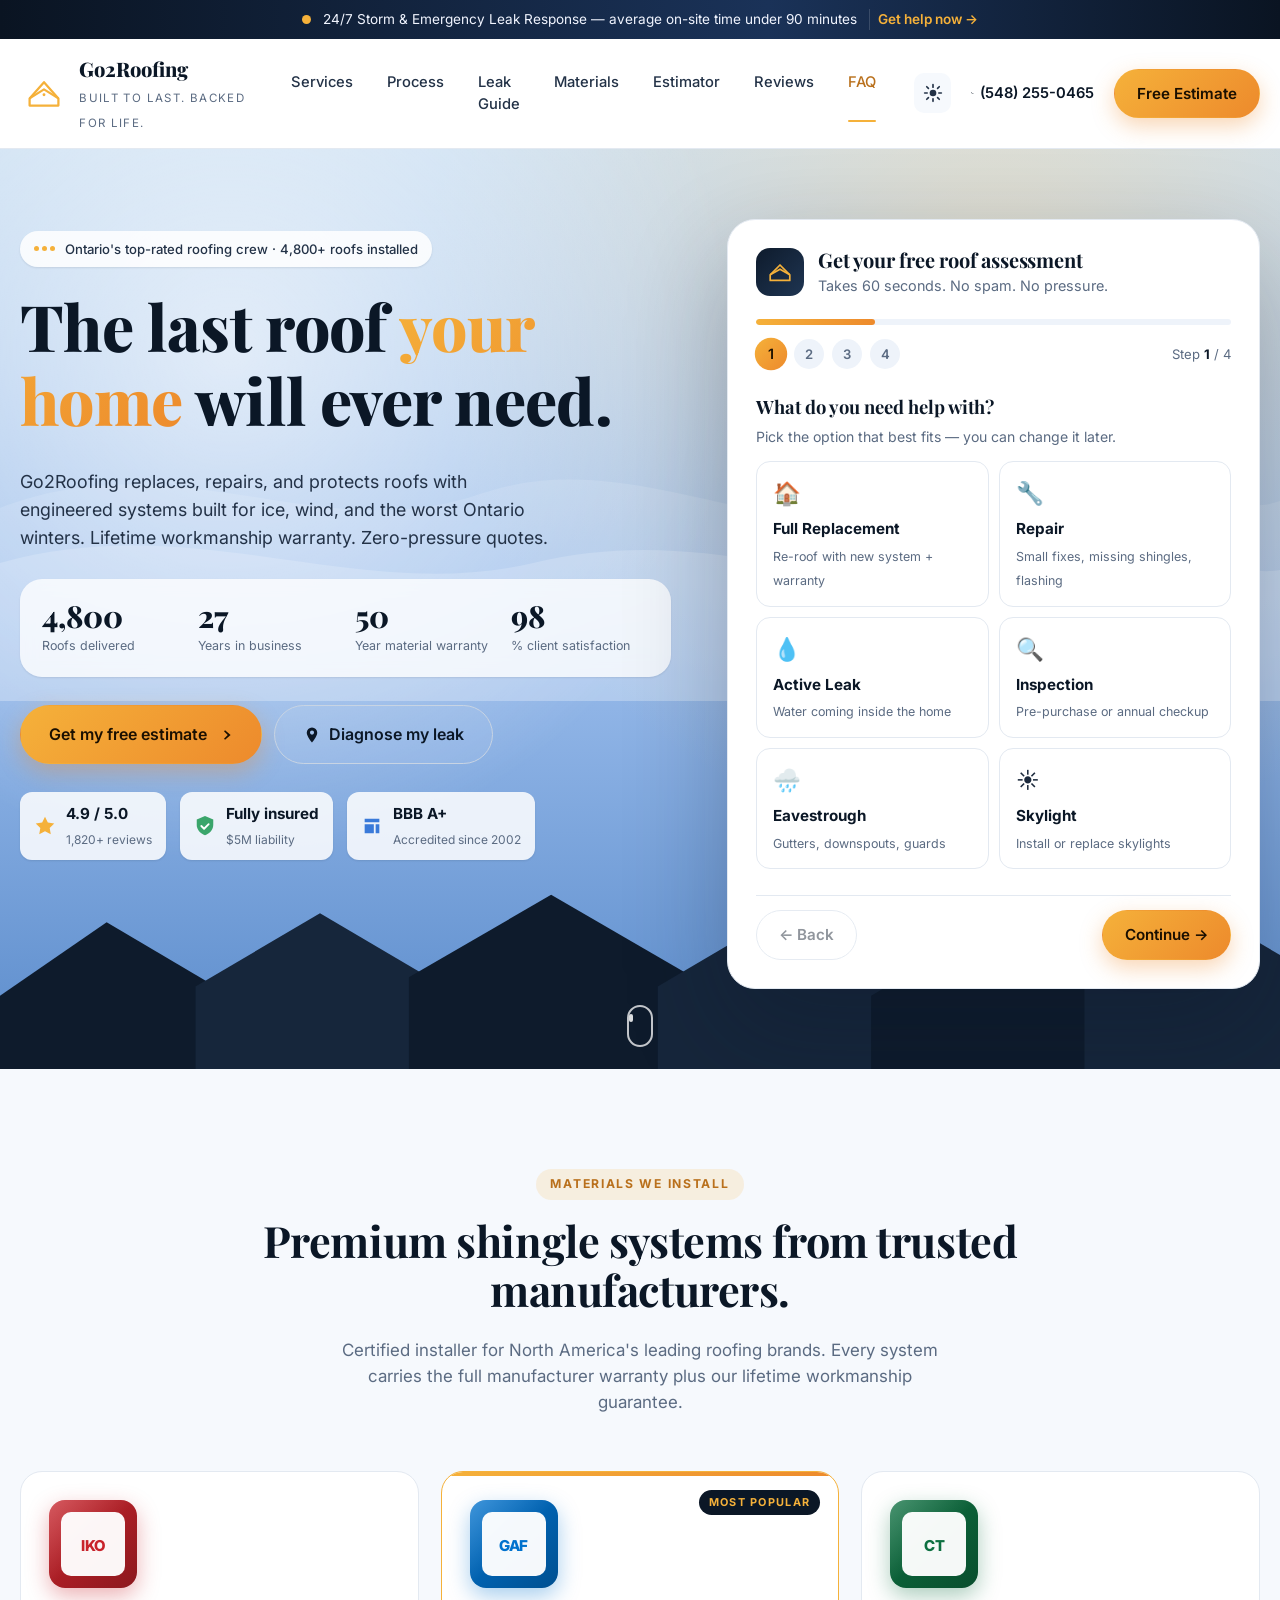
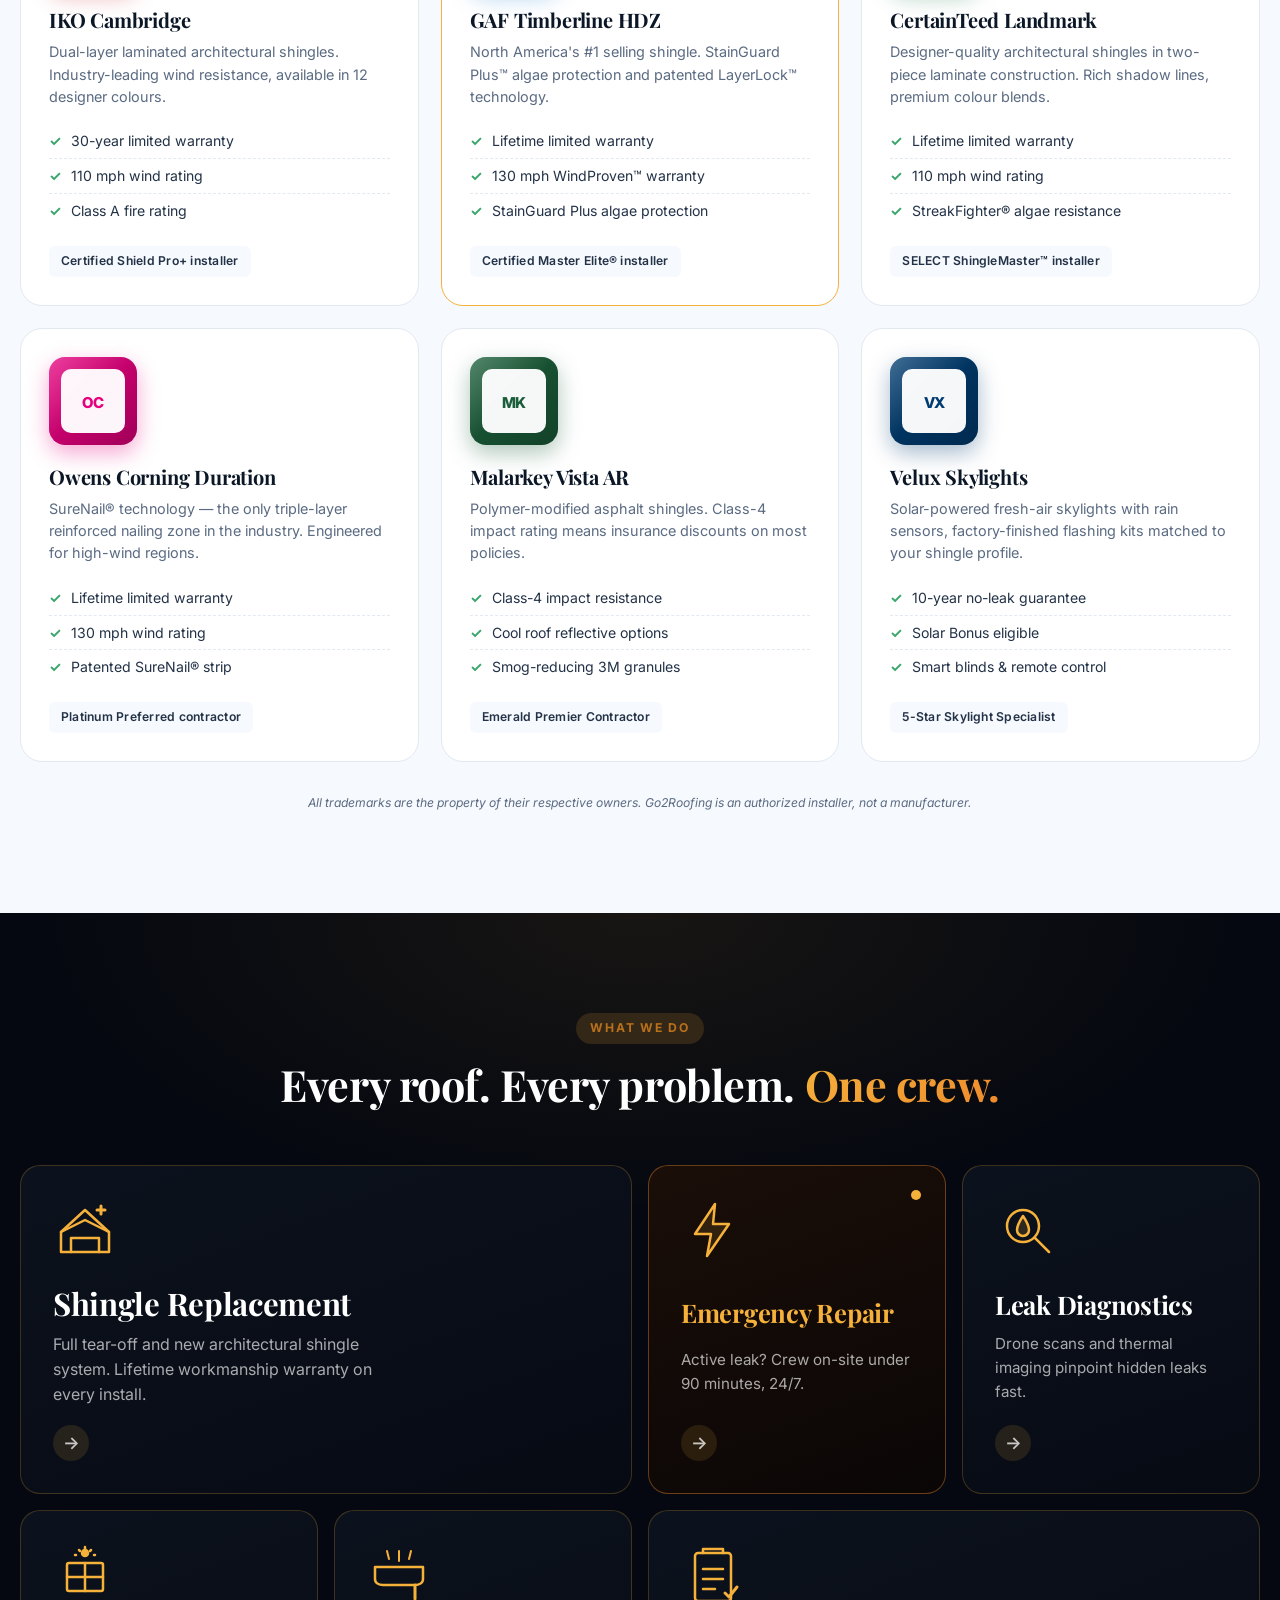
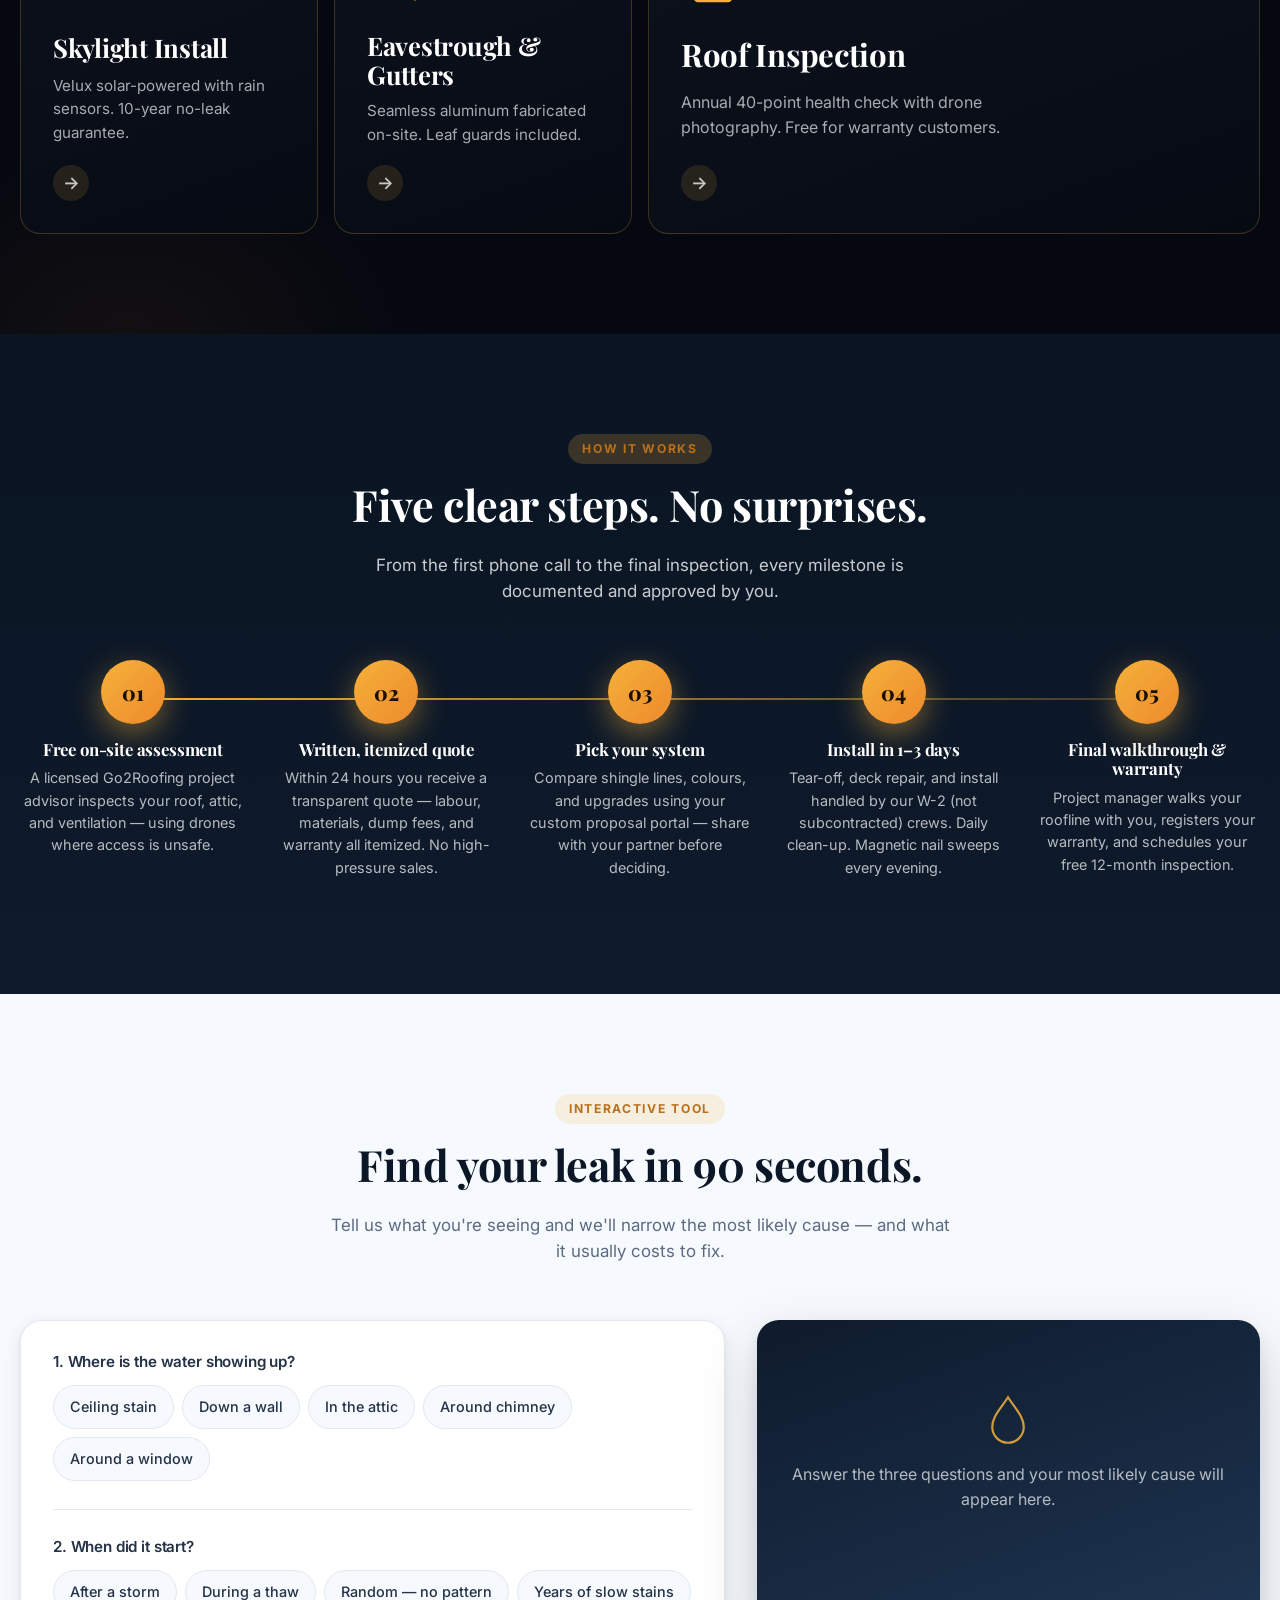
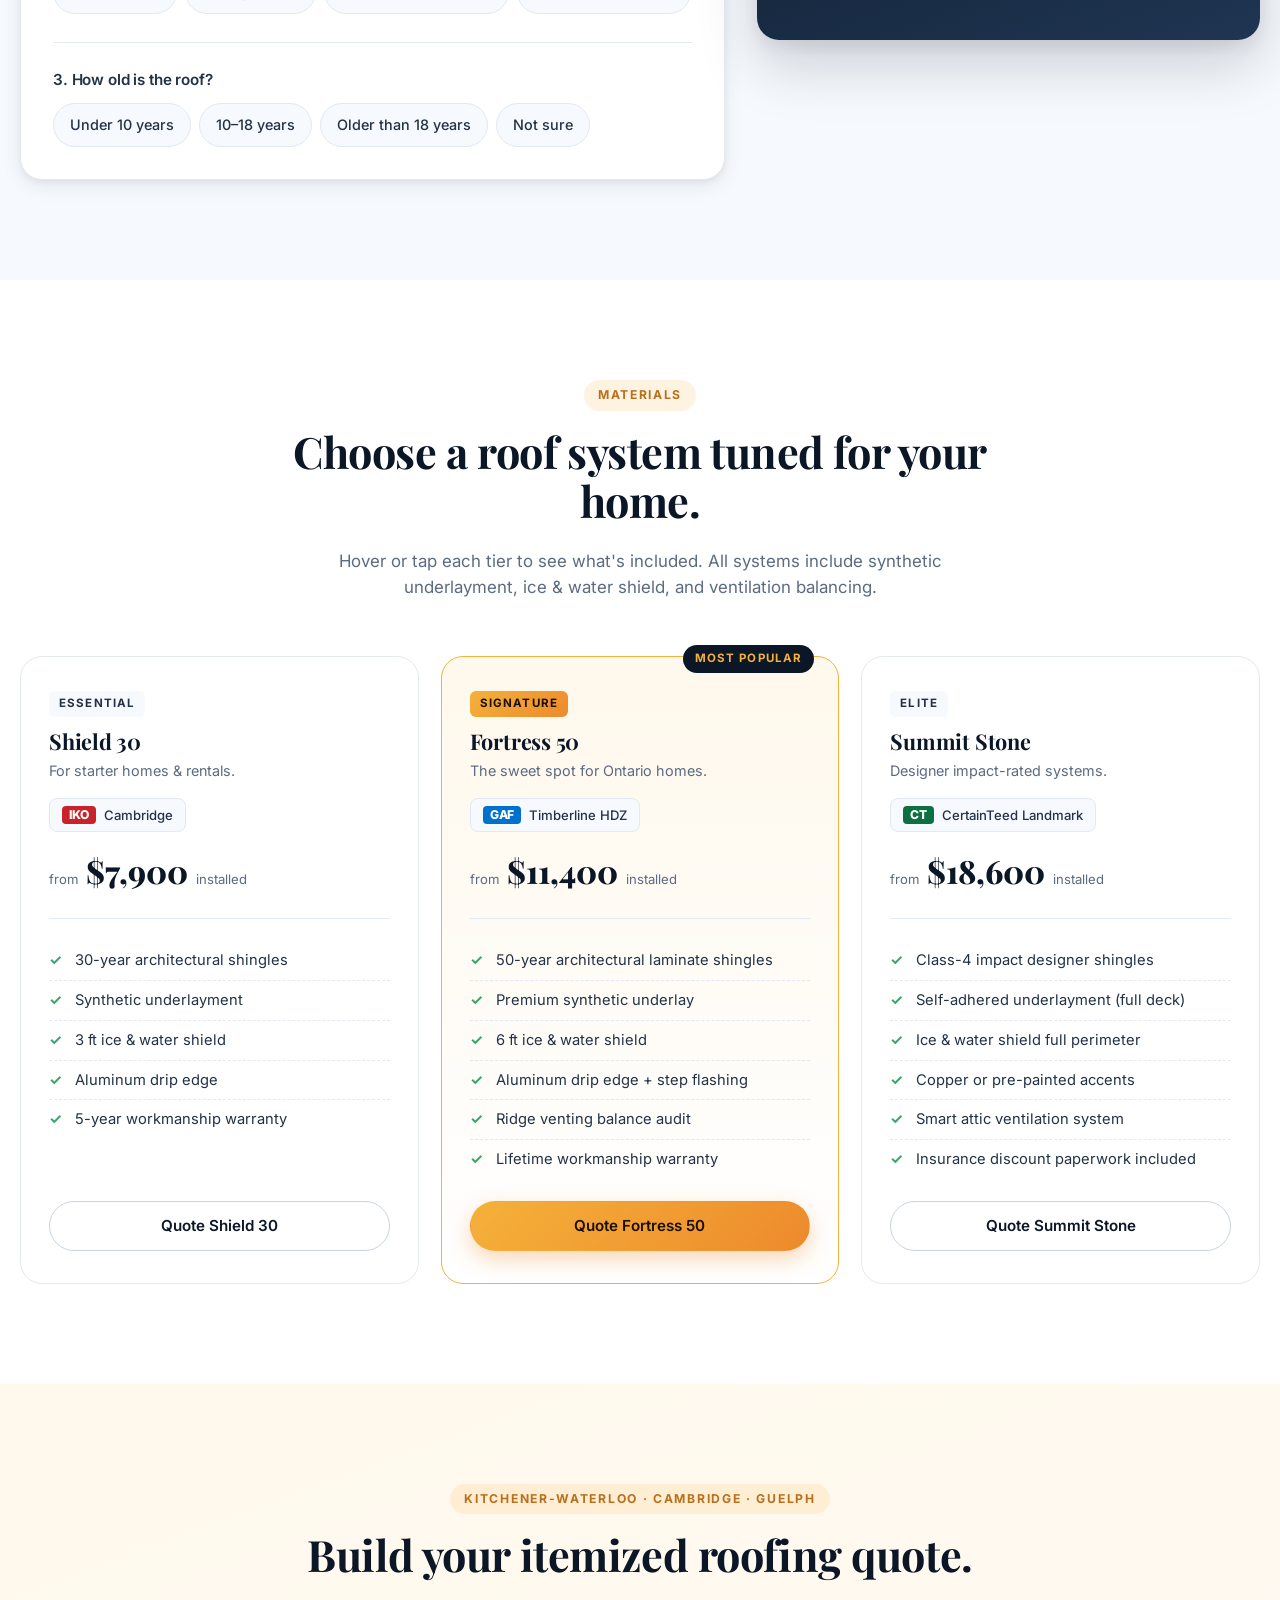
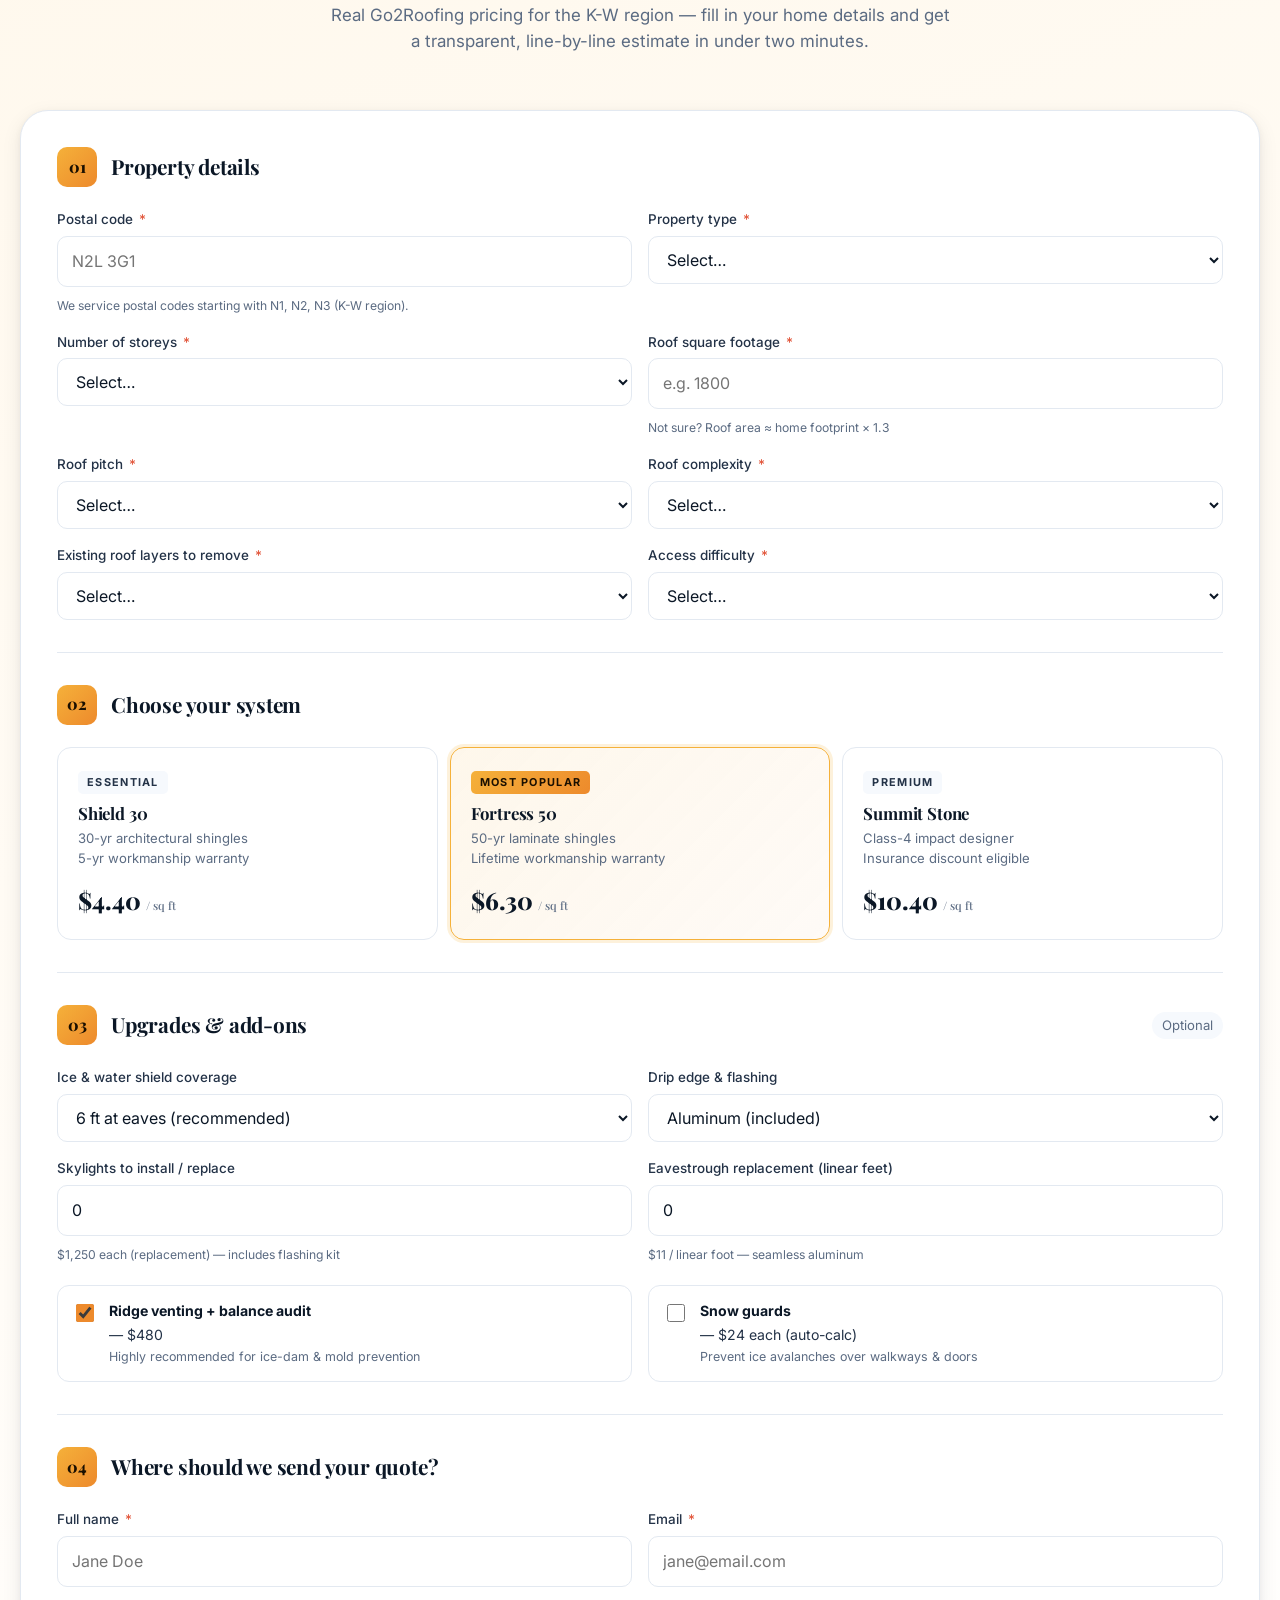
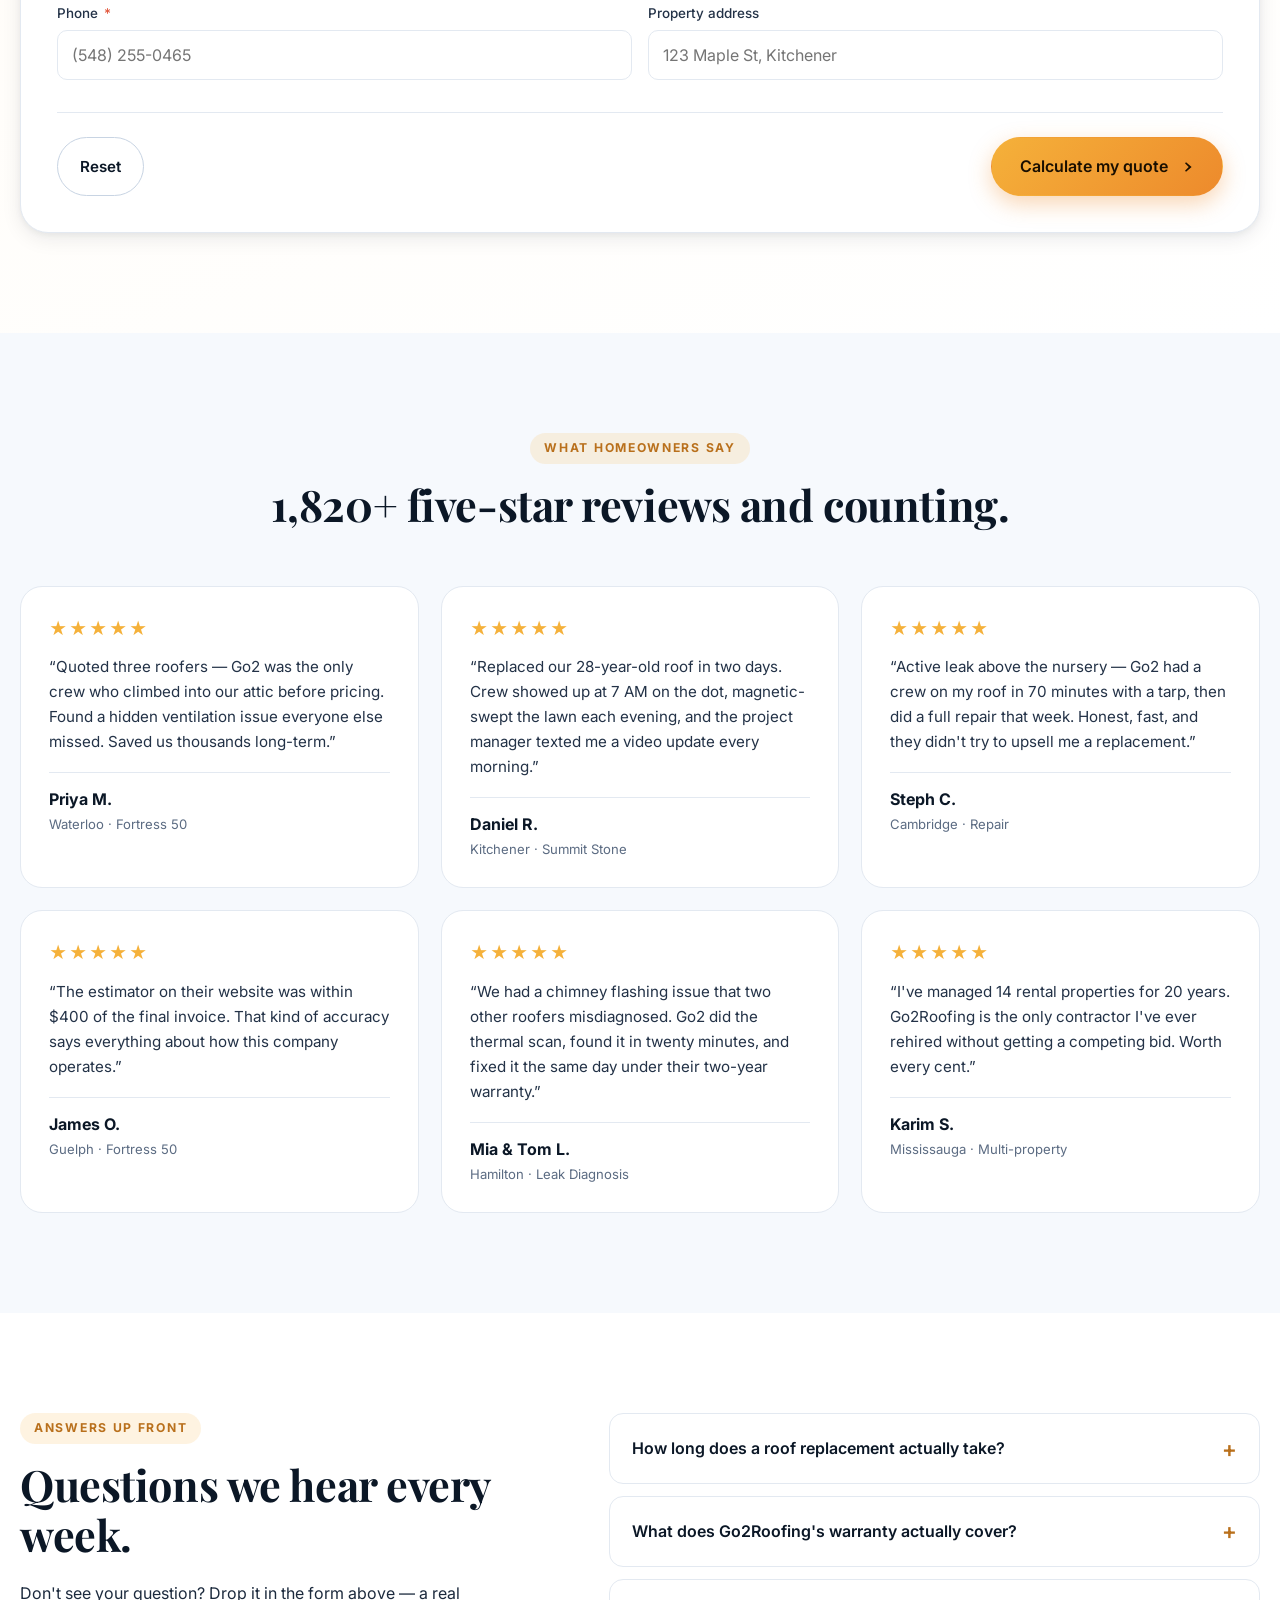
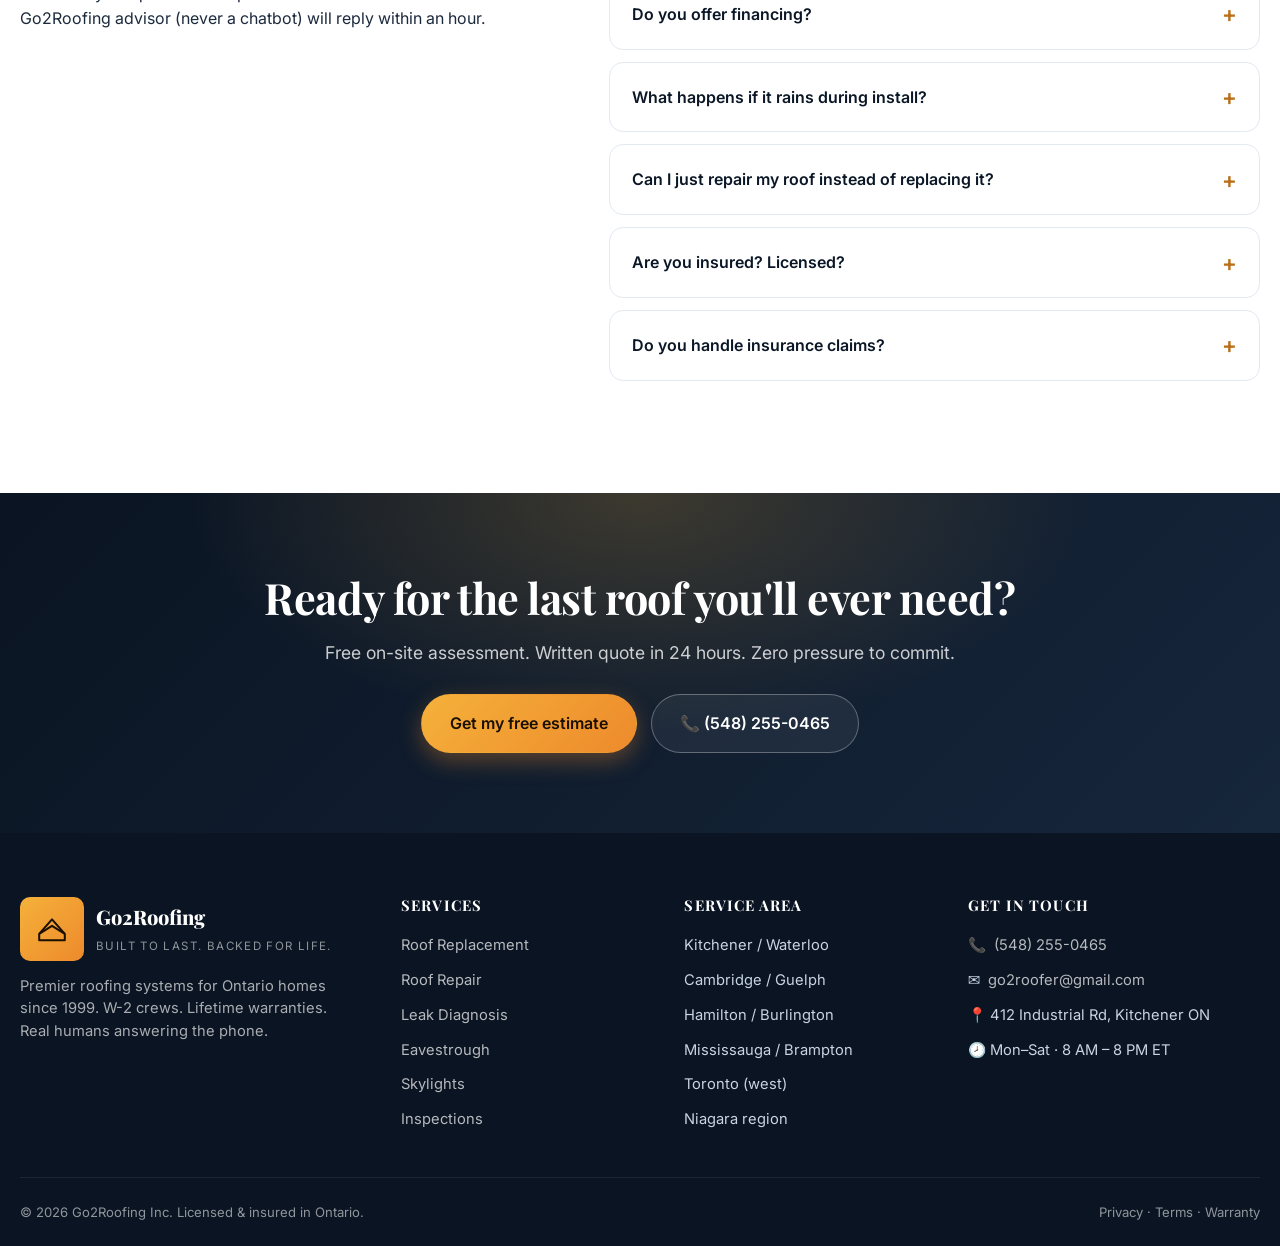
==== commit a126a54d: "Add email functionality + refactor services into Bento Box layout - Wire lead form and quote calcula" ====
--- a/index.html
+++ b/index.html
@@ -804,6 +804,165 @@
 }
 
 /* ========================================
+   Services — Bento Grid
+   ======================================== */
+.services-bento {
+  background: #050810;
+  position: relative;
+  overflow: hidden;
+}
+.services-bento::before {
+  content: '';
+  position: absolute; inset: 0;
+  background:
+    radial-gradient(ellipse 1000px 500px at 50% 0%, rgba(245,177,58,.08), transparent 60%),
+    radial-gradient(ellipse 600px 400px at 10% 100%, rgba(237,138,44,.06), transparent 50%);
+  pointer-events: none;
+}
+.services-bento .section-head h2 { color: #fff; }
+.services-bento .section-head .accent-text {
+  background: linear-gradient(135deg, var(--accent), var(--accent-2));
+  -webkit-background-clip: text; background-clip: text;
+  color: transparent;
+}
+
+.bento-grid {
+  display: grid;
+  grid-template-columns: repeat(4, 1fr);
+  grid-auto-rows: minmax(220px, auto);
+  gap: 16px;
+  position: relative;
+  z-index: 1;
+}
+.bento-tile {
+  position: relative;
+  display: flex;
+  flex-direction: column;
+  justify-content: space-between;
+  padding: 32px;
+  background: linear-gradient(160deg, #0c121d 0%, #060a13 100%);
+  border: 1px solid rgba(245,177,58,.22);
+  border-radius: 20px;
+  color: #fff;
+  overflow: hidden;
+  transition: transform .35s var(--tx), border-color .35s var(--tx), box-shadow .35s var(--tx);
+  cursor: pointer;
+  min-height: 220px;
+}
+.bento-tile::before {
+  content: '';
+  position: absolute;
+  inset: 0;
+  background: radial-gradient(circle at 100% 0%, rgba(245,177,58,.12), transparent 50%);
+  opacity: 0;
+  transition: opacity .35s var(--tx);
+  pointer-events: none;
+}
+.bento-tile::after {
+  content: '';
+  position: absolute;
+  inset: -1px;
+  border-radius: 20px;
+  padding: 1px;
+  background: linear-gradient(135deg, rgba(245,177,58,.55), rgba(245,177,58,0) 35%, rgba(245,177,58,0) 65%, rgba(237,138,44,.4));
+  -webkit-mask: linear-gradient(#000 0 0) content-box, linear-gradient(#000 0 0);
+  -webkit-mask-composite: xor;
+          mask-composite: exclude;
+  opacity: 0;
+  transition: opacity .35s var(--tx);
+  pointer-events: none;
+}
+.bento-tile:hover {
+  transform: translateY(-4px);
+  border-color: rgba(245,177,58,.5);
+  box-shadow: 0 20px 50px rgba(245,177,58,.18), 0 0 0 1px rgba(245,177,58,.25);
+}
+.bento-tile:hover::before { opacity: 1; }
+.bento-tile:hover::after { opacity: 1; }
+.bento-tile:hover .bento-arrow { transform: translateX(6px); color: var(--accent); }
+
+.bento-wide { grid-column: span 2; }
+
+.bento-icon {
+  width: 64px;
+  height: 64px;
+  color: var(--accent);
+  margin-bottom: 24px;
+  transition: transform .35s var(--tx);
+}
+.bento-tile:hover .bento-icon { transform: scale(1.06) rotate(-4deg); }
+.bento-icon svg { width: 100%; height: 100%; }
+
+.bento-tile h3 {
+  font-family: 'Playfair Display', serif;
+  font-size: 1.6rem;
+  font-weight: 700;
+  color: #fff;
+  letter-spacing: -.01em;
+  margin: 0 0 10px;
+}
+.bento-tile p {
+  color: rgba(255,255,255,.65);
+  font-size: .95rem;
+  line-height: 1.55;
+  margin: 0 0 18px;
+  max-width: 36ch;
+}
+.bento-wide h3 { font-size: 1.95rem; }
+.bento-wide p { font-size: 1rem; }
+
+.bento-arrow {
+  display: inline-flex;
+  align-items: center;
+  justify-content: center;
+  width: 36px;
+  height: 36px;
+  border-radius: 50%;
+  background: rgba(245,177,58,.12);
+  color: rgba(255,255,255,.75);
+  font-size: 1.1rem;
+  font-weight: 600;
+  align-self: flex-start;
+  transition: transform .35s var(--tx), background .35s var(--tx), color .35s var(--tx);
+}
+
+/* Emergency tile pulse */
+.bento-emergency {
+  border-color: rgba(237,138,44,.4);
+  background: linear-gradient(160deg, #1a0e08 0%, #0a0606 100%);
+}
+.bento-emergency h3 { color: var(--accent); }
+.bento-pulse {
+  position: absolute;
+  top: 24px; right: 24px;
+  width: 10px; height: 10px;
+  border-radius: 50%;
+  background: var(--accent);
+  box-shadow: 0 0 0 0 rgba(245,177,58,.6);
+  animation: bento-pulse 1.8s infinite;
+  z-index: 2;
+}
+@keyframes bento-pulse {
+  0%   { box-shadow: 0 0 0 0 rgba(245,177,58,.65); }
+  70%  { box-shadow: 0 0 0 14px rgba(245,177,58,0); }
+  100% { box-shadow: 0 0 0 0 rgba(245,177,58,0); }
+}
+
+/* Responsive bento */
+@media (max-width: 1080px) {
+  .bento-grid { grid-template-columns: repeat(2, 1fr); }
+  .bento-wide { grid-column: span 2; }
+}
+@media (max-width: 640px) {
+  .bento-grid { grid-template-columns: 1fr; gap: 12px; }
+  .bento-wide { grid-column: span 1; }
+  .bento-tile { padding: 24px; min-height: 180px; }
+  .bento-tile h3 { font-size: 1.35rem; }
+  .bento-wide h3 { font-size: 1.5rem; }
+  .bento-icon { width: 52px; height: 52px; margin-bottom: 16px; }
+}
+
+/* ========================================
    Process
    ======================================== */
 .process { background: linear-gradient(180deg, var(--navy-950) 0%, var(--navy-900) 100%); color: #fff; }
@@ -1893,100 +2052,100 @@
       </div>
     </section>
 
-    <!-- ===== Services ===== -->
-    <section class="section services" id="services">
+    <!-- ===== Services (Bento) ===== -->
+    <section class="section services-bento" id="services">
       <div class="container">
         <header class="section-head">
           <span class="kicker">What we do</span>
-          <h2>Complete rooftop systems — installed once, guaranteed for life.</h2>
-          <p>Every Go2Roofing project ships with a written lifetime workmanship warranty and a manufacturer-backed material warranty up to 50 years.</p>
+          <h2>Every roof. Every problem. <span class="accent-text">One crew.</span></h2>
         </header>
 
-        <div class="service-grid">
-          <article class="service-card" data-tilt>
-            <div class="service-icon">
-              <svg viewBox="0 0 48 48" width="32" height="32"><path d="M6 28L24 10L42 28V40H6Z" fill="none" stroke="currentColor" stroke-width="2.4"/><path d="M14 40V26h20v14" fill="none" stroke="currentColor" stroke-width="2.4"/></svg>
+        <div class="bento-grid">
+          <!-- Tile 1: Shingle Replacement (wide hero) -->
+          <a href="#contact" class="bento-tile bento-wide" data-tile="replacement">
+            <div class="bento-icon">
+              <svg viewBox="0 0 64 64" fill="none" stroke="currentColor" stroke-width="2.5" stroke-linecap="round" stroke-linejoin="round">
+                <path d="M8 34L32 12L56 34V54H8Z"/>
+                <path d="M18 54V40h28v14"/>
+                <path d="M8 34L32 22L56 34"/>
+                <path d="M48 8L48 16M44 12L52 12" stroke-width="3"/>
+              </svg>
             </div>
-            <h3>Roof Replacement</h3>
-            <p>Full tear-off, deck inspection, ice &amp; water shield, synthetic underlay, premium architectural shingles, and ridge ventilation.</p>
-            <ul class="service-bullets">
-              <li>Lifetime workmanship warranty</li>
-              <li>Up to 50-yr material coverage</li>
-              <li>Same-week start available</li>
-            </ul>
-            <a href="#contact" class="link-arrow">Book a free quote →</a>
-          </article>
-
-          <article class="service-card featured" data-tilt>
-            <div class="ribbon">Most requested</div>
-            <div class="service-icon">
-              <svg viewBox="0 0 48 48" width="32" height="32"><path d="M10 36l10-22 8 16 4-8 6 14" fill="none" stroke="currentColor" stroke-width="2.4" stroke-linecap="round" stroke-linejoin="round"/></svg>
+            <h3>Shingle Replacement</h3>
+            <p>Full tear-off and new architectural shingle system. Lifetime workmanship warranty on every install.</p>
+            <span class="bento-arrow">→</span>
+          </a>
+
+          <!-- Tile 2: Emergency Repair (urgent) -->
+          <a href="#contact" class="bento-tile bento-emergency" data-tile="emergency">
+            <div class="bento-pulse"></div>
+            <div class="bento-icon">
+              <svg viewBox="0 0 64 64" fill="none" stroke="currentColor" stroke-width="2.5" stroke-linecap="round" stroke-linejoin="round">
+                <path d="M34 6L14 36H30L26 58L48 26H32L34 6Z" fill="currentColor" fill-opacity=".12"/>
+              </svg>
             </div>
-            <h3>Roof Repair</h3>
-            <p>Targeted repairs for missing shingles, lifted flashing, vent boots, and skylight curbs — without overselling a full re-roof.</p>
-            <ul class="service-bullets">
-              <li>$0 second opinions</li>
-              <li>Same-day service in most regions</li>
-              <li>2-year repair warranty</li>
-            </ul>
-            <a href="#contact" class="link-arrow">Schedule a repair →</a>
-          </article>
-
-          <article class="service-card" data-tilt>
-            <div class="service-icon">
-              <svg viewBox="0 0 48 48" width="32" height="32"><path d="M24 6c-6 9-12 14-12 22a12 12 0 0 0 24 0c0-8-6-13-12-22z" fill="none" stroke="currentColor" stroke-width="2.4"/></svg>
+            <h3>Emergency Repair</h3>
+            <p>Active leak? Crew on-site under 90 minutes, 24/7.</p>
+            <span class="bento-arrow">→</span>
+          </a>
+
+          <!-- Tile 3: Leak Diagnostics -->
+          <a href="#leak-guide" class="bento-tile" data-tile="leak">
+            <div class="bento-icon">
+              <svg viewBox="0 0 64 64" fill="none" stroke="currentColor" stroke-width="2.5" stroke-linecap="round" stroke-linejoin="round">
+                <circle cx="28" cy="28" r="16"/>
+                <path d="M40 40L54 54"/>
+                <path d="M28 18C24 24 22 28 22 32a6 6 0 0 0 12 0c0-4-2-8-6-14z" fill="currentColor" fill-opacity=".15"/>
+              </svg>
             </div>
-            <h3>Leak Diagnosis</h3>
-            <p>Drone scan, attic moisture mapping, and infrared thermography pinpoint the source — not just the symptom.</p>
-            <ul class="service-bullets">
-              <li>Drone + thermal imaging</li>
-              <li>Insurance-ready report</li>
-              <li>Emergency tarp same day</li>
-            </ul>
-            <a href="#leak-guide" class="link-arrow">Try our leak guide →</a>
-          </article>
-
-          <article class="service-card" data-tilt>
-            <div class="service-icon">
-              <svg viewBox="0 0 48 48" width="32" height="32"><rect x="6" y="14" width="36" height="20" rx="2" fill="none" stroke="currentColor" stroke-width="2.4"/><path d="M10 18l14 10 14-10" fill="none" stroke="currentColor" stroke-width="2.4"/></svg>
+            <h3>Leak Diagnostics</h3>
+            <p>Drone scans and thermal imaging pinpoint hidden leaks fast.</p>
+            <span class="bento-arrow">→</span>
+          </a>
+
+          <!-- Tile 4: Skylights -->
+          <a href="#products" class="bento-tile" data-tile="skylights">
+            <div class="bento-icon">
+              <svg viewBox="0 0 64 64" fill="none" stroke="currentColor" stroke-width="2.5" stroke-linecap="round" stroke-linejoin="round">
+                <rect x="14" y="20" width="36" height="28" rx="2"/>
+                <path d="M14 34L50 34M32 20L32 48"/>
+                <circle cx="32" cy="10" r="3" fill="currentColor"/>
+                <path d="M32 4L32 6M26 7L27 8M38 7L37 8M22 12L23 12M42 12L41 12"/>
+              </svg>
+            </div>
+            <h3>Skylight Install</h3>
+            <p>Velux solar-powered with rain sensors. 10-year no-leak guarantee.</p>
+            <span class="bento-arrow">→</span>
+          </a>
+
+          <!-- Tile 5: Eavestrough -->
+          <a href="#contact" class="bento-tile" data-tile="eaves">
+            <div class="bento-icon">
+              <svg viewBox="0 0 64 64" fill="none" stroke="currentColor" stroke-width="2.5" stroke-linecap="round" stroke-linejoin="round">
+                <path d="M8 24L56 24L56 36C56 40 52 42 48 42L16 42C12 42 8 40 8 36Z"/>
+                <path d="M48 42L48 56" stroke-width="3"/>
+                <path d="M20 8L22 16M32 8L32 18M44 8L42 16" stroke-width="2"/>
+              </svg>
             </div>
             <h3>Eavestrough &amp; Gutters</h3>
-            <p>Seamless 5&quot; &amp; 6&quot; aluminum eaves, oversized downspouts, leaf guards, and ice-dam prevention systems.</p>
-            <ul class="service-bullets">
-              <li>Seamless on-site fabrication</li>
-              <li>Heated cable add-on</li>
-              <li>10-year leak-proof warranty</li>
-            </ul>
-            <a href="#contact" class="link-arrow">Price my eaves →</a>
-          </article>
-
-          <article class="service-card" data-tilt>
-            <div class="service-icon">
-              <svg viewBox="0 0 48 48" width="32" height="32"><circle cx="24" cy="24" r="6" fill="none" stroke="currentColor" stroke-width="2.4"/><g stroke="currentColor" stroke-width="2.4" stroke-linecap="round"><line x1="24" y1="6" x2="24" y2="10"/><line x1="24" y1="38" x2="24" y2="42"/><line x1="6" y1="24" x2="10" y2="24"/><line x1="38" y1="24" x2="42" y2="24"/><line x1="11" y1="11" x2="14" y2="14"/><line x1="34" y1="34" x2="37" y2="37"/><line x1="11" y1="37" x2="14" y2="34"/><line x1="34" y1="14" x2="37" y2="11"/></g></svg>
+            <p>Seamless aluminum fabricated on-site. Leaf guards included.</p>
+            <span class="bento-arrow">→</span>
+          </a>
+
+          <!-- Tile 6: Roof Inspection (wide bottom) -->
+          <a href="#contact" class="bento-tile bento-wide" data-tile="inspection">
+            <div class="bento-icon">
+              <svg viewBox="0 0 64 64" fill="none" stroke="currentColor" stroke-width="2.5" stroke-linecap="round" stroke-linejoin="round">
+                <rect x="14" y="10" width="36" height="48" rx="3"/>
+                <path d="M22 10L22 6L42 6L42 10"/>
+                <path d="M22 26L42 26M22 36L42 36M22 46L34 46"/>
+                <path d="M44 50L48 54L56 44" stroke-width="3"/>
+              </svg>
             </div>
-            <h3>Skylights</h3>
-            <p>Velux 5-Star certified installs &amp; replacements — flashing kits matched to your shingle profile for a permanent watertight seal.</p>
-            <ul class="service-bullets">
-              <li>Solar-powered fresh-air models</li>
-              <li>Smart blinds &amp; rain sensors</li>
-              <li>10-year no-leak guarantee</li>
-            </ul>
-            <a href="#products" class="link-arrow">Compare skylights →</a>
-          </article>
-
-          <article class="service-card" data-tilt>
-            <div class="service-icon">
-              <svg viewBox="0 0 48 48" width="32" height="32"><path d="M24 4l4 8 8 1-6 6 2 9-8-4-8 4 2-9-6-6 8-1z" fill="none" stroke="currentColor" stroke-width="2.4"/></svg>
-            </div>
-            <h3>Annual Inspections</h3>
-            <p>Twice-a-year preventative health checks + a 40-point report card. Free for current Go2 customers under warranty.</p>
-            <ul class="service-bullets">
-              <li>Drone imagery + photo report</li>
-              <li>Attic ventilation audit</li>
-              <li>Real estate / pre-purchase</li>
-            </ul>
-            <a href="#contact" class="link-arrow">Reserve inspection →</a>
-          </article>
+            <h3>Roof Inspection</h3>
+            <p>Annual 40-point health check with drone photography. Free for warranty customers.</p>
+            <span class="bento-arrow">→</span>
+          </a>
         </div>
       </div>
     </section>
@@ -2583,6 +2742,52 @@
    Go2Roofing — Interactions
    ======================================== */
 
+/* ---------- Email config ----------
+   1. Go to https://web3forms.com, enter go2roofer@gmail.com
+   2. Paste the access key you receive into WEB3FORMS_KEY below
+   3. While the key is still the placeholder, forms fall back to
+      opening the user's email client with the message pre-filled.
+------------------------------------- */
+const WEB3FORMS_KEY = 'YOUR_WEB3FORMS_KEY_HERE';
+const EMAIL_TO = 'go2roofer@gmail.com';
+
+async function sendFormEmail({ subject, message, replyTo }) {
+  const keyConfigured = WEB3FORMS_KEY && WEB3FORMS_KEY !== 'YOUR_WEB3FORMS_KEY_HERE';
+
+  if (!keyConfigured) {
+    // Fallback: open the user's email client with pre-filled content
+    const url = 'mailto:' + EMAIL_TO
+      + '?subject=' + encodeURIComponent(subject)
+      + '&body=' + encodeURIComponent(message);
+    window.location.href = url;
+    return { success: true, fallback: true };
+  }
+
+  const data = new FormData();
+  data.append('access_key', WEB3FORMS_KEY);
+  data.append('subject', subject);
+  data.append('from_name', 'Go2Roofing Website');
+  data.append('message', message);
+  if (replyTo) data.append('replyto', replyTo);
+  data.append('botcheck', '');
+
+  const res = await fetch('https://api.web3forms.com/submit', {
+    method: 'POST',
+    body: data,
+    headers: { Accept: 'application/json' }
+  });
+  const json = await res.json();
+  if (!json.success) throw new Error(json.message || 'Email send failed');
+  return json;
+}
+
+function line(label, value, width = 14) {
+  const v = value == null || value === '' ? '—' : String(value);
+  return '  ' + (label + ':').padEnd(width) + v;
+}
+
+function rule(char = '═', n = 50) { return char.repeat(n); }
+
 document.addEventListener('DOMContentLoaded', () => {
   initHeader();
   initThemeToggle();
@@ -2744,13 +2949,57 @@
     });
   });
 
-  form.addEventListener('submit', (e) => {
+  form.addEventListener('submit', async (e) => {
     e.preventDefault();
     if (!validateStep()) return;
-    form.querySelectorAll('.step-panel').forEach(p => p.classList.remove('active'));
-    form.querySelector('.form-nav').hidden = true;
-    form.querySelector('.progress').hidden = true;
-    success.hidden = false;
+
+    const submitBtn = document.getElementById('submitBtn');
+    const originalLabel = submitBtn.textContent;
+    submitBtn.disabled = true;
+    submitBtn.textContent = 'Sending…';
+
+    const d = new FormData(form);
+    const fullName = ((d.get('firstName') || '') + ' ' + (d.get('lastName') || '')).trim();
+    const subject = 'New Lead — ' + (fullName || 'Go2Roofing') + ' · ' + (d.get('service') || 'General');
+    const message = [
+      'NEW LEAD — Go2Roofing Website',
+      rule('═'),
+      '',
+      'SERVICE REQUESTED',
+      line('Service', d.get('service')),
+      '',
+      'TIMING & BUDGET',
+      line('Timing', d.get('timing')),
+      line('Budget', d.get('budget') ? '$' + Number(d.get('budget')).toLocaleString() : '—'),
+      '',
+      'PROPERTY',
+      line('Type', d.get('propertyType')),
+      line('Storeys', d.get('storeys')),
+      line('Roof age', d.get('roofAge')),
+      line('Square ft', d.get('sqft')),
+      line('Notes', d.get('notes')),
+      '',
+      'CONTACT',
+      line('Name', fullName),
+      line('Email', d.get('email')),
+      line('Phone', d.get('phone')),
+      line('Address', d.get('address')),
+      '',
+      rule('─'),
+      'Submitted: ' + new Date().toLocaleString('en-CA', { dateStyle: 'long', timeStyle: 'short' })
+    ].join('\n');
+
+    try {
+      await sendFormEmail({ subject, message, replyTo: d.get('email') });
+      form.querySelectorAll('.step-panel').forEach(p => p.classList.remove('active'));
+      form.querySelector('.form-nav').hidden = true;
+      form.querySelector('.progress').hidden = true;
+      success.hidden = false;
+    } catch (err) {
+      submitBtn.disabled = false;
+      submitBtn.textContent = originalLabel;
+      alert("Sorry, we couldn't send your request. Please call (548) 255-0465 or email go2roofer@gmail.com directly.");
+    }
   });
 
   render();
@@ -3123,7 +3372,7 @@
   function round100(n) { return Math.round(n / 50) * 50; }
 
   // Form submit
-  form.addEventListener('submit', (e) => {
+  form.addEventListener('submit', async (e) => {
     e.preventDefault();
     const errors = validate();
     if (errors.length) {
@@ -3134,14 +3383,81 @@
     }
     errorBox.hidden = true;
 
+    const submitBtn = document.getElementById('calcSubmit');
+    const originalLabel = submitBtn.innerHTML;
+    submitBtn.disabled = true;
+    submitBtn.textContent = 'Sending…';
+
     const q = compute();
-    renderQuote(q);
-    result.hidden = false;
-    form.style.opacity = '.4';
-    form.style.pointerEvents = 'none';
-    setTimeout(() => {
-      result.scrollIntoView({ behavior: 'smooth', block: 'start' });
-    }, 100);
+    const quoteId = 'GO2-' + Date.now().toString().slice(-6);
+    const pad = (s, n = 38) => String(s).padEnd(n);
+
+    const linesText = q.lines.map(l =>
+      '  ' + pad(l.label.replace(/&amp;/g, '&'), 38) + '$' + Math.round(l.amount).toLocaleString()
+    ).join('\n');
+
+    const subject = 'New Quote Request — ' + fields.name.value + ' · $' + Math.round(q.total).toLocaleString();
+    const message = [
+      'NEW QUOTE REQUEST — Go2Roofing Website',
+      rule('═'),
+      '',
+      'Quote ID: ' + quoteId,
+      '',
+      'CUSTOMER',
+      line('Name', fields.name.value),
+      line('Email', fields.email.value),
+      line('Phone', fields.phone.value),
+      line('Address', fields.address.value),
+      line('Postal', fields.postal.value),
+      '',
+      'PROPERTY',
+      line('Type', fields.type.selectedOptions[0].textContent),
+      line('Storeys', fields.storeys.value),
+      line('Sq ft', Number(fields.sqft.value).toLocaleString()),
+      line('Pitch', fields.pitch.selectedOptions[0].textContent),
+      line('Complexity', fields.complexity.selectedOptions[0].textContent),
+      line('Layers', fields.layers.selectedOptions[0].textContent),
+      line('Access', fields.access.selectedOptions[0].textContent),
+      '',
+      'SYSTEM SELECTED',
+      '  ' + q.tier.name,
+      '  ' + q.tier.warranty,
+      '',
+      'ADD-ONS',
+      line('Ice & water', fields.iws.selectedOptions[0].textContent.replace(' — $0.95/sqft', '')),
+      line('Drip edge', fields.drip.selectedOptions[0].textContent),
+      line('Skylights', (+fields.skylights.value || 0) + ' unit(s)'),
+      line('Eavestrough', (+fields.eaves.value || 0) + ' linear ft'),
+      line('Ridge vent', fields.ridge.checked ? 'Yes' : 'No'),
+      line('Snow guards', fields.snow.checked ? 'Yes' : 'No'),
+      '',
+      'ITEMIZED QUOTE',
+      rule('─'),
+      linesText,
+      rule('─'),
+      '  ' + pad('Subtotal', 38) + '$' + Math.round(q.subtotal).toLocaleString(),
+      '  ' + pad('HST (13%)', 38) + '$' + Math.round(q.tax).toLocaleString(),
+      '  ' + pad('TOTAL', 38) + '$' + Math.round(q.total).toLocaleString(),
+      '',
+      rule('─'),
+      'Submitted: ' + new Date().toLocaleString('en-CA', { dateStyle: 'long', timeStyle: 'short' })
+    ].join('\n');
+
+    try {
+      await sendFormEmail({ subject, message, replyTo: fields.email.value });
+      renderQuote(q);
+      result.hidden = false;
+      form.style.opacity = '.4';
+      form.style.pointerEvents = 'none';
+      setTimeout(() => result.scrollIntoView({ behavior: 'smooth', block: 'start' }), 100);
+    } catch (err) {
+      submitBtn.disabled = false;
+      submitBtn.innerHTML = originalLabel;
+      alert("Sorry, we couldn't send your quote request. Please call (548) 255-0465 or email go2roofer@gmail.com directly.");
+    } finally {
+      submitBtn.disabled = false;
+      submitBtn.innerHTML = originalLabel;
+    }
   });
 
   // Reset
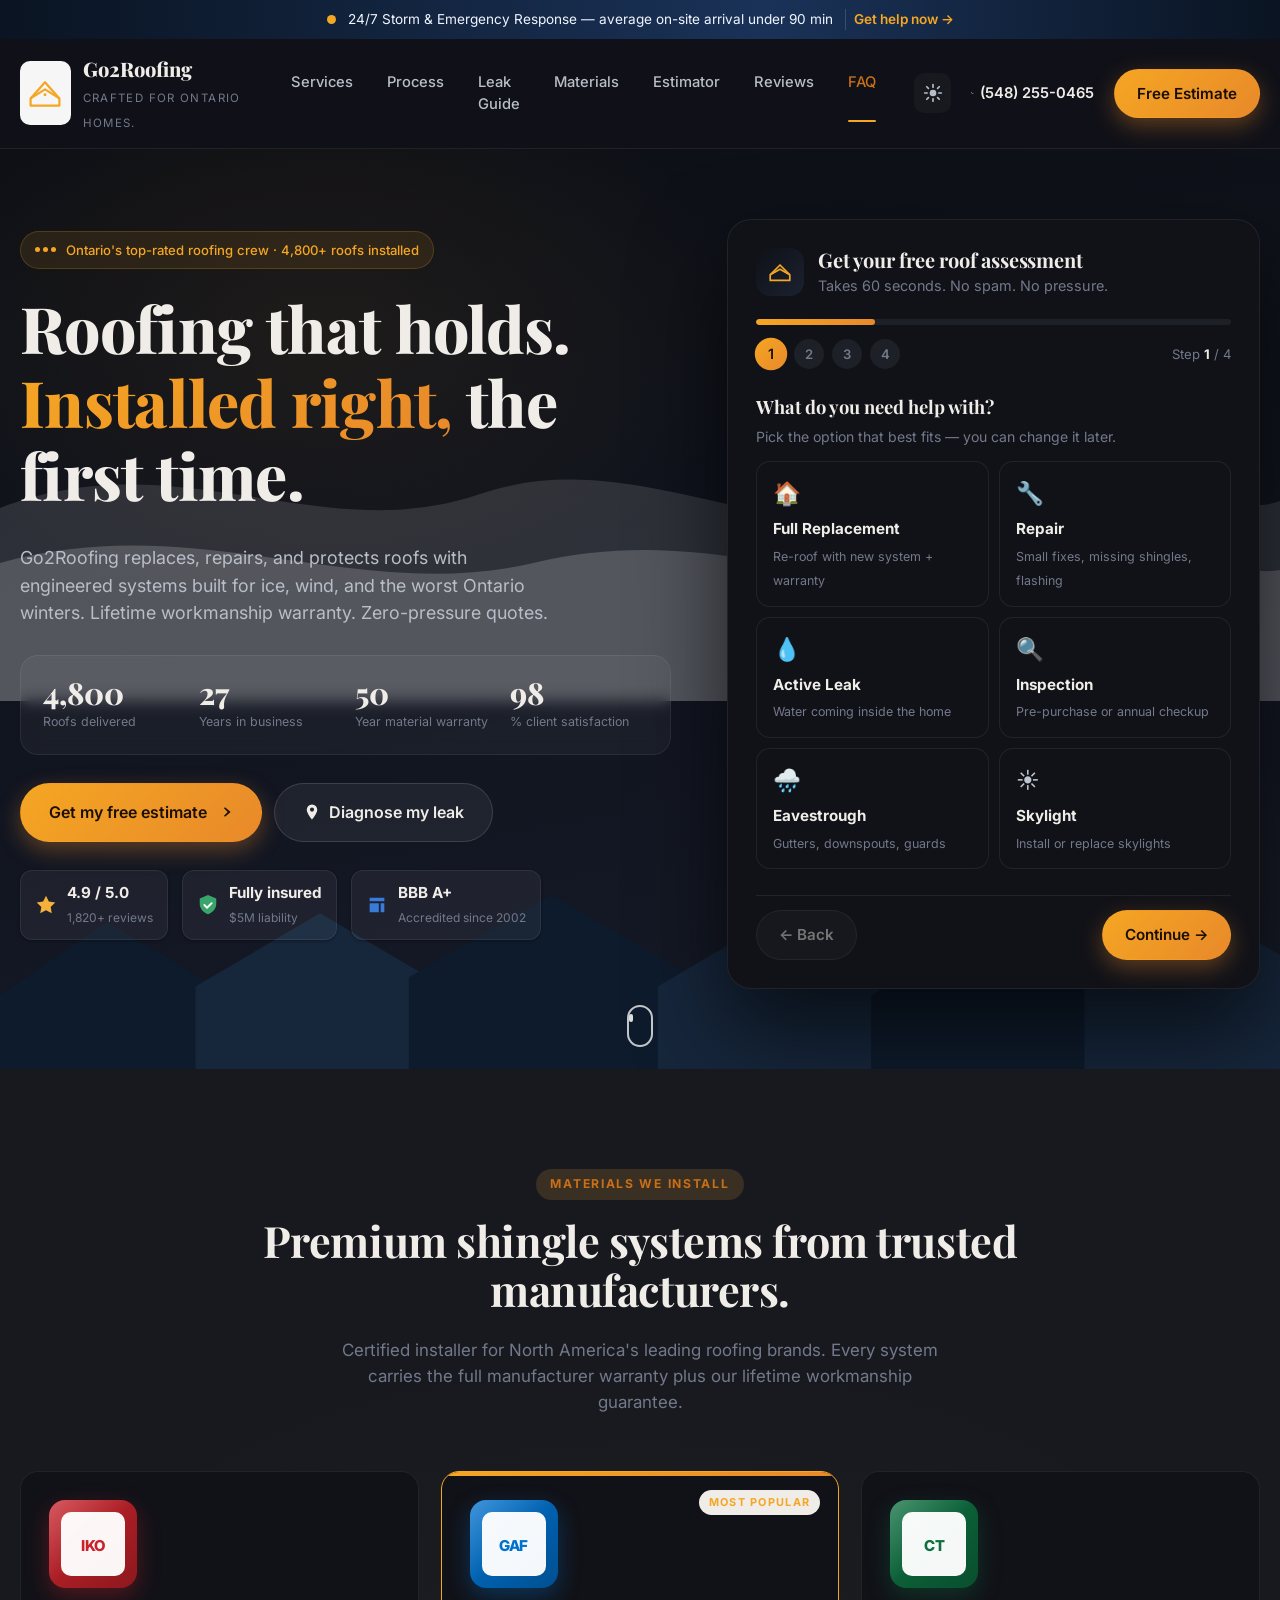
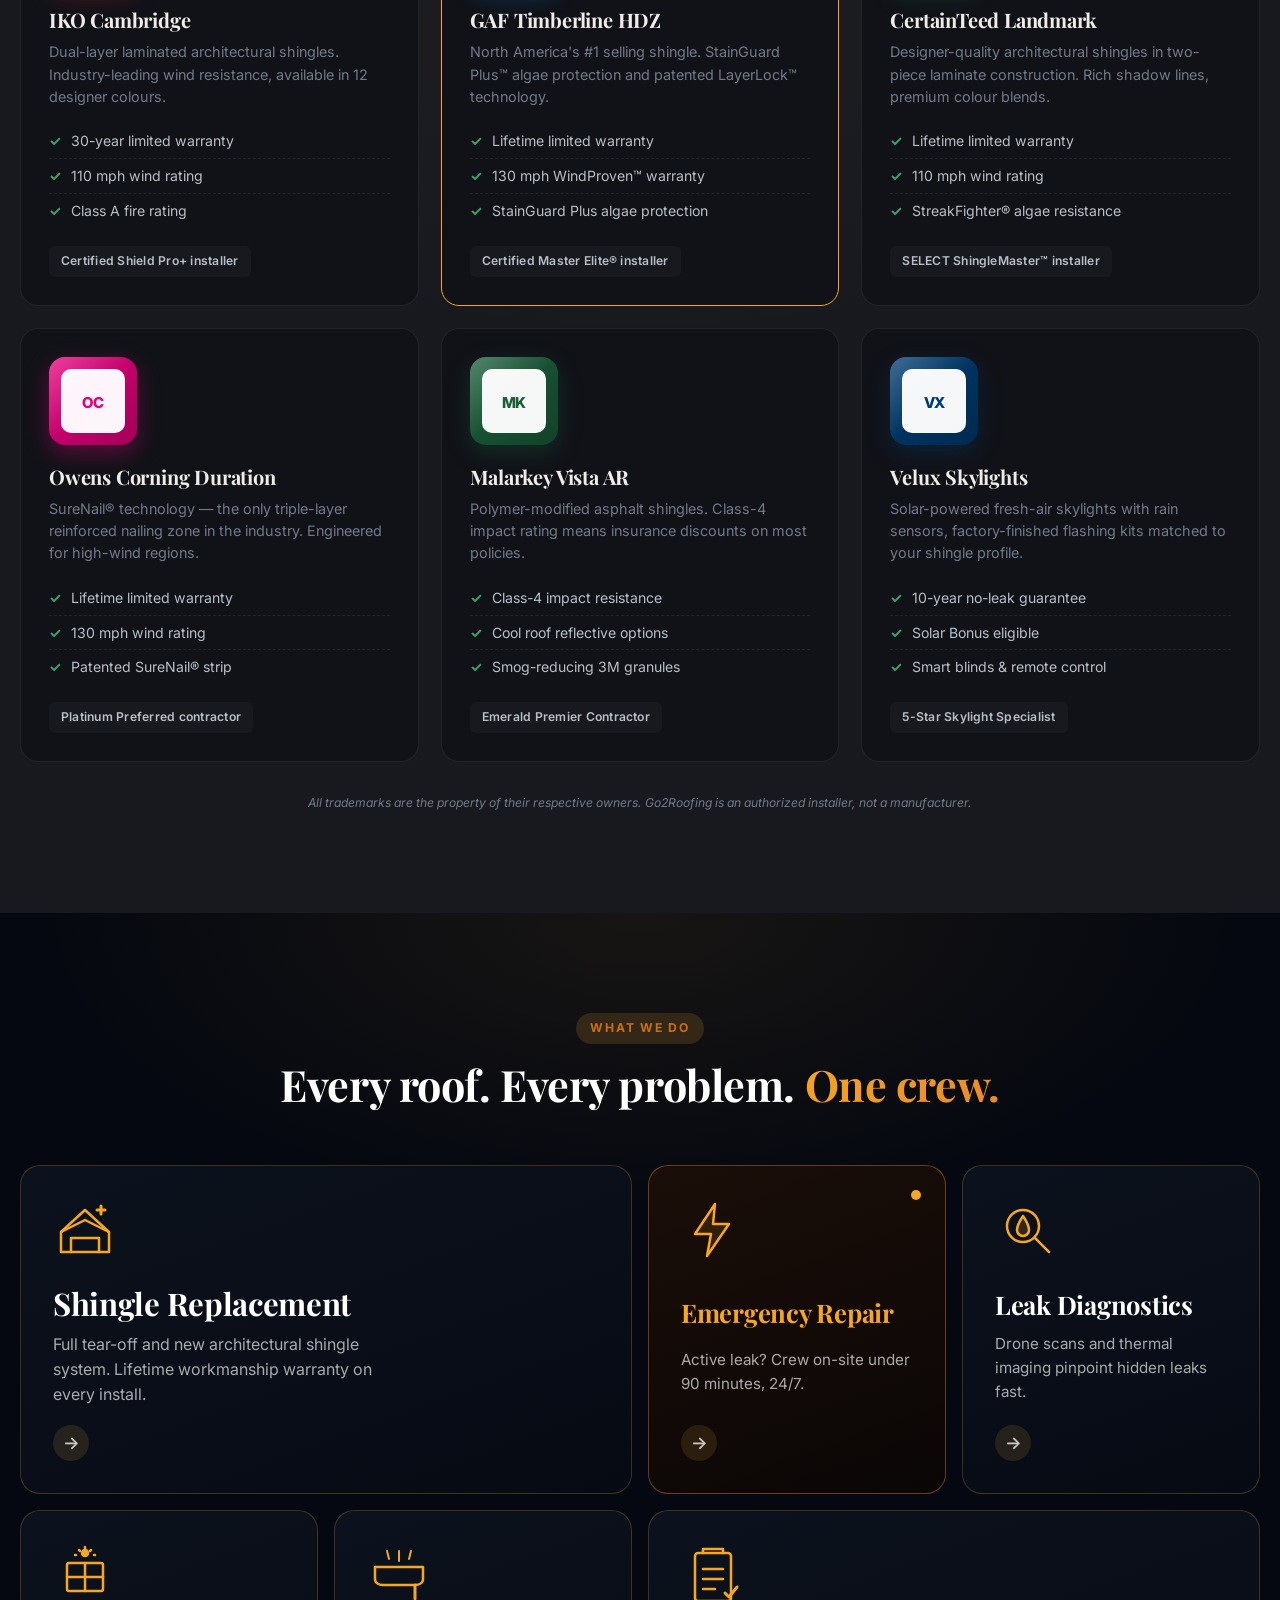
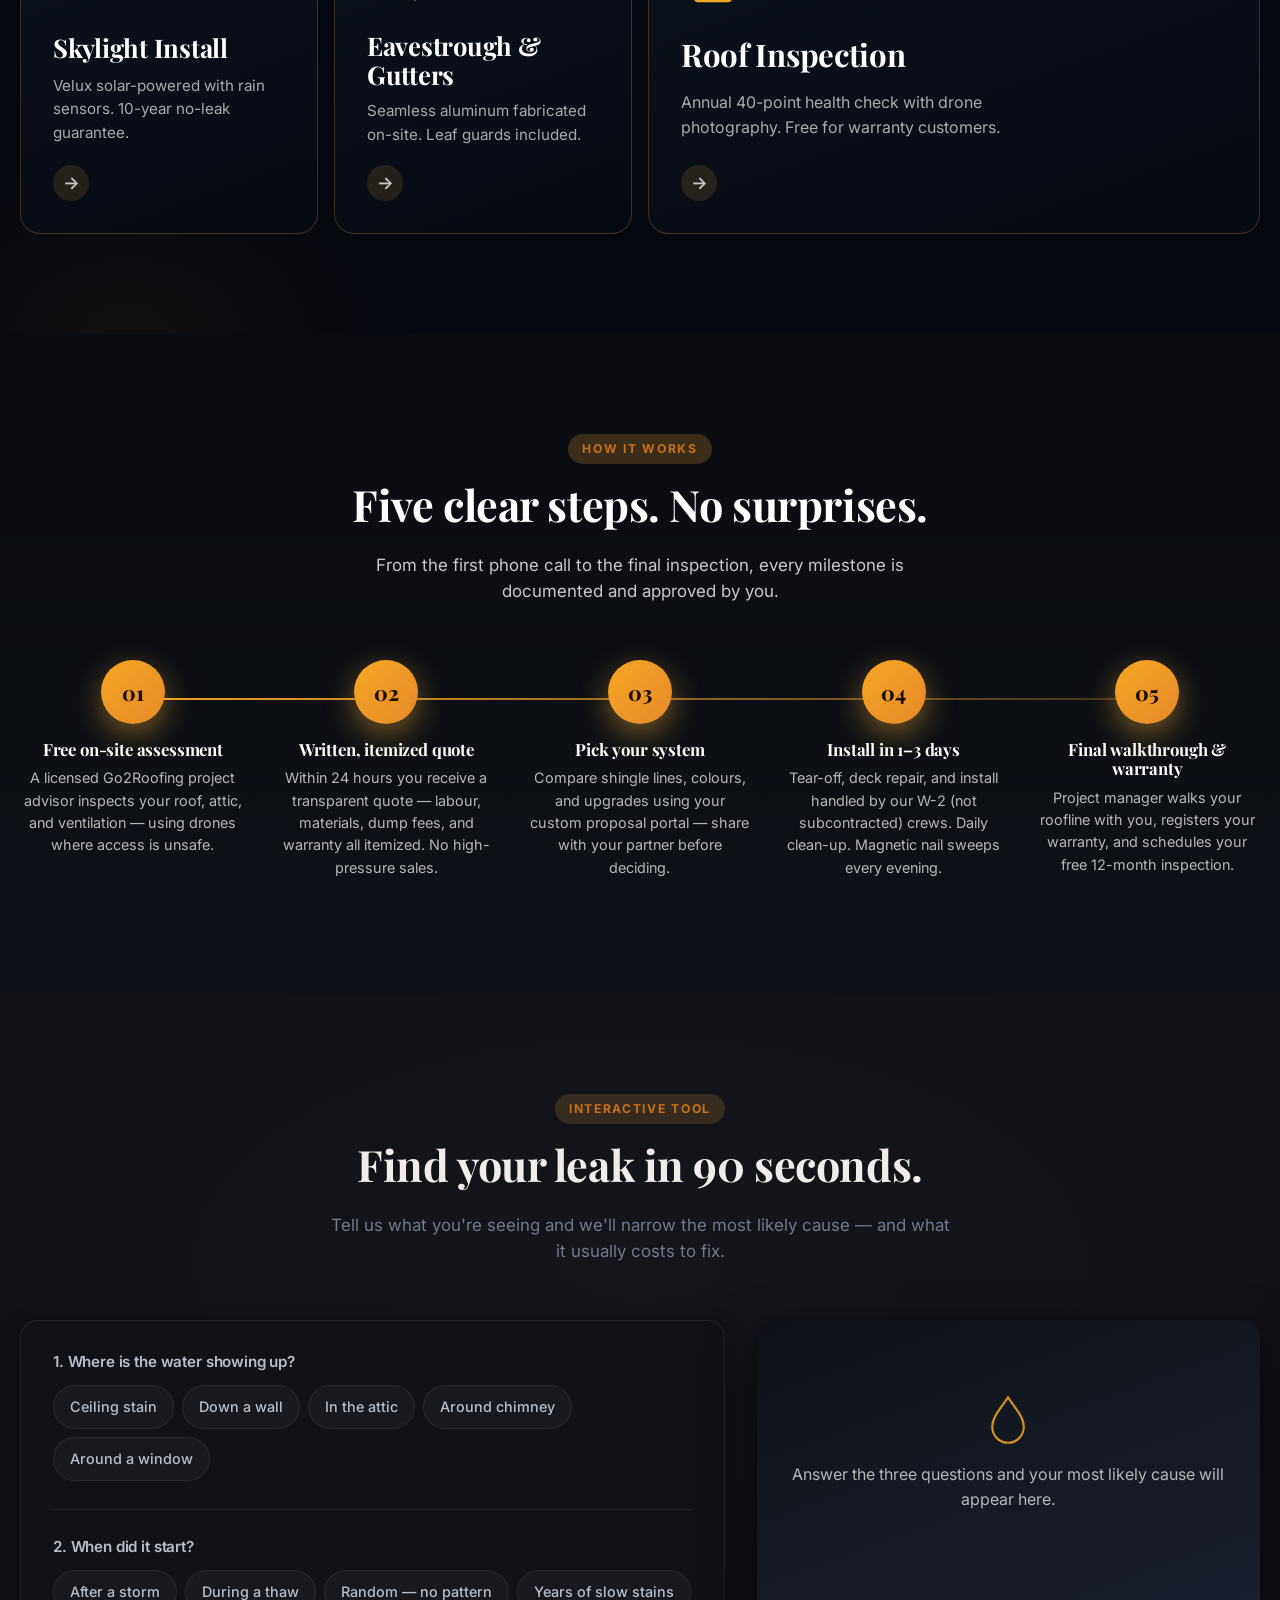
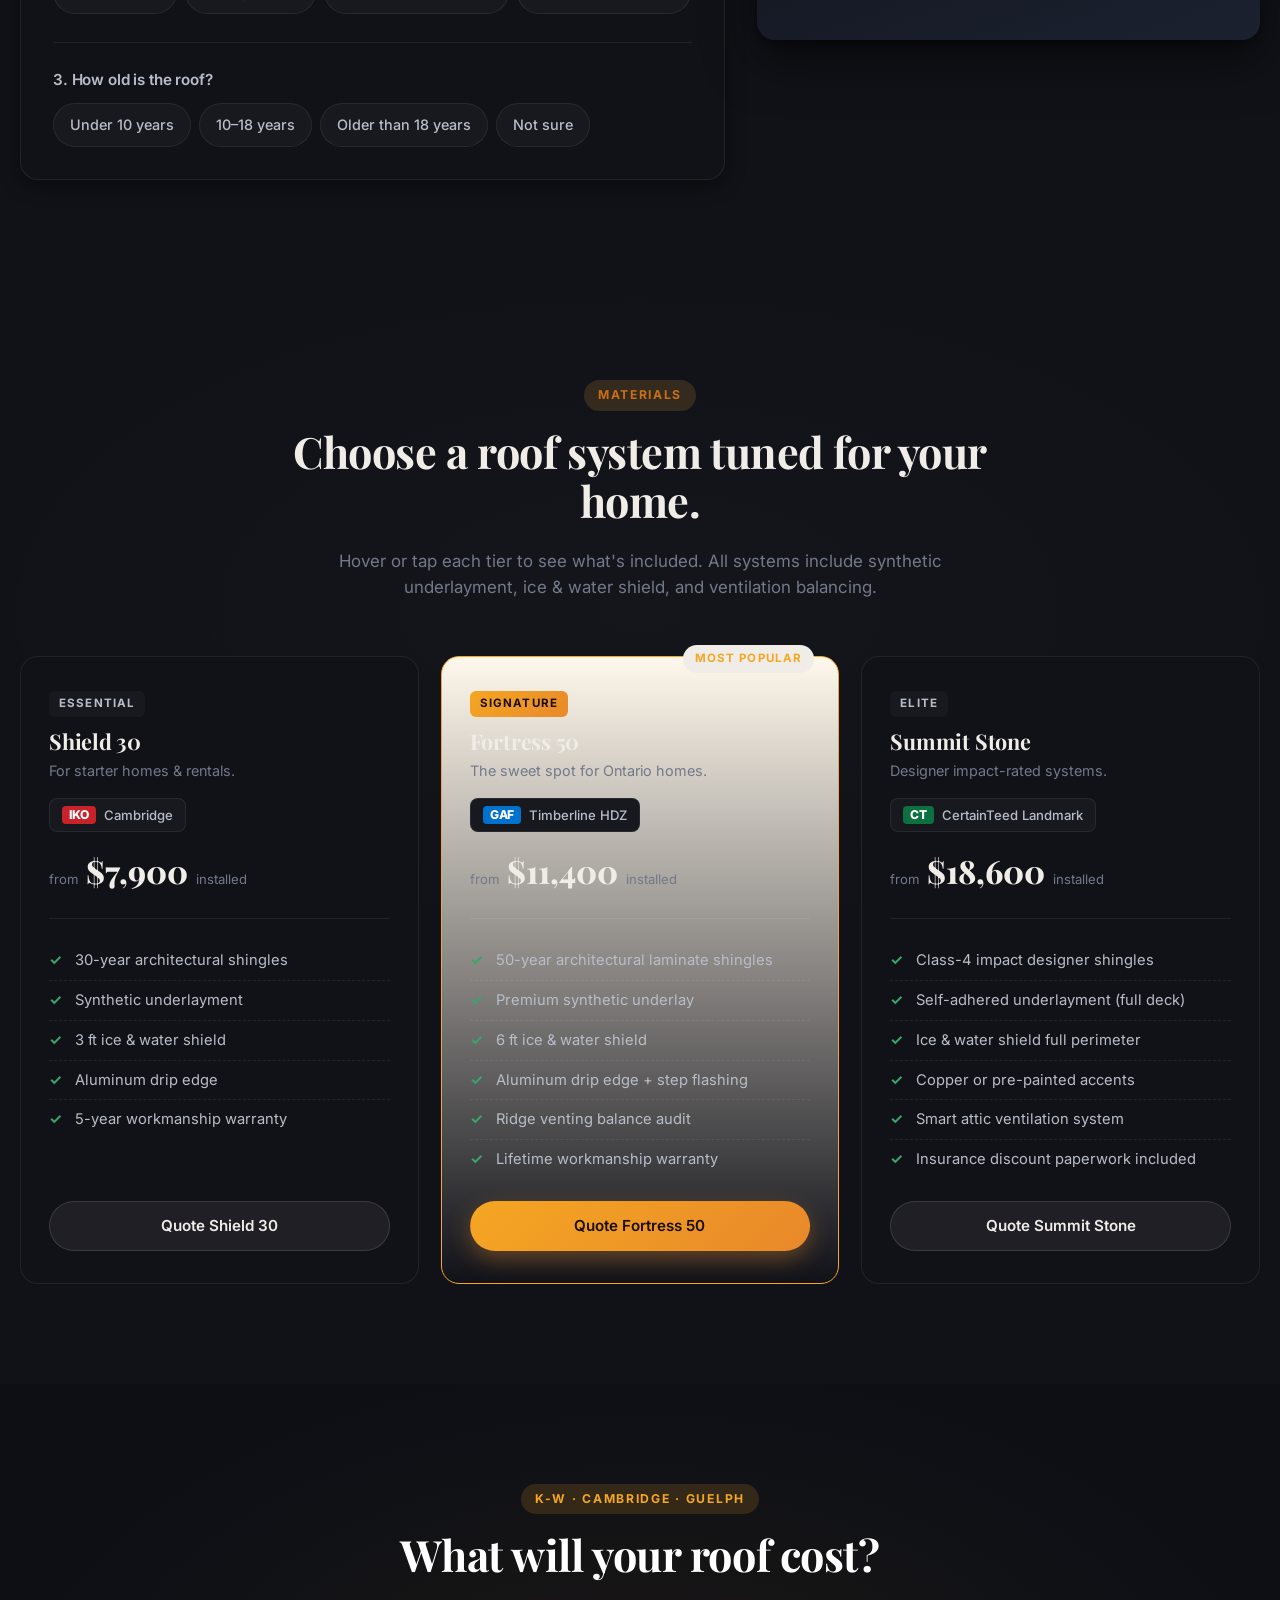
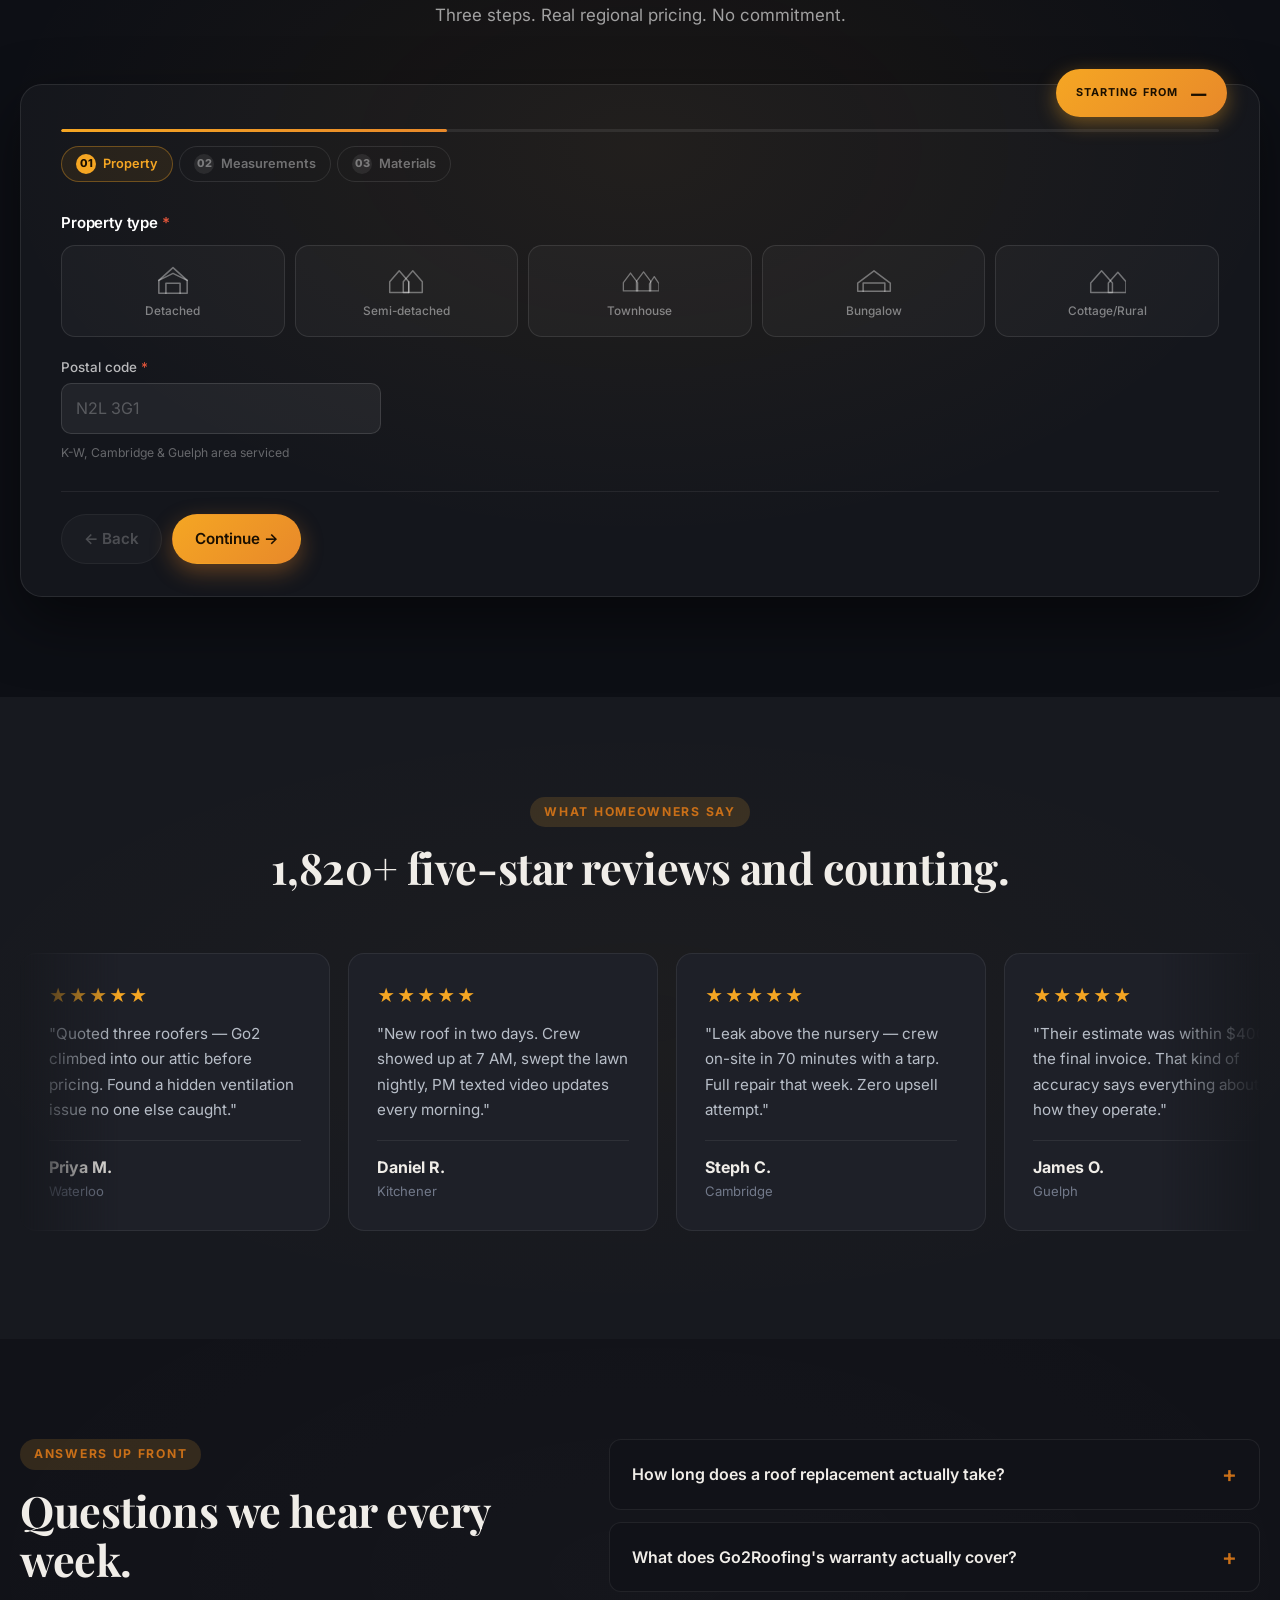
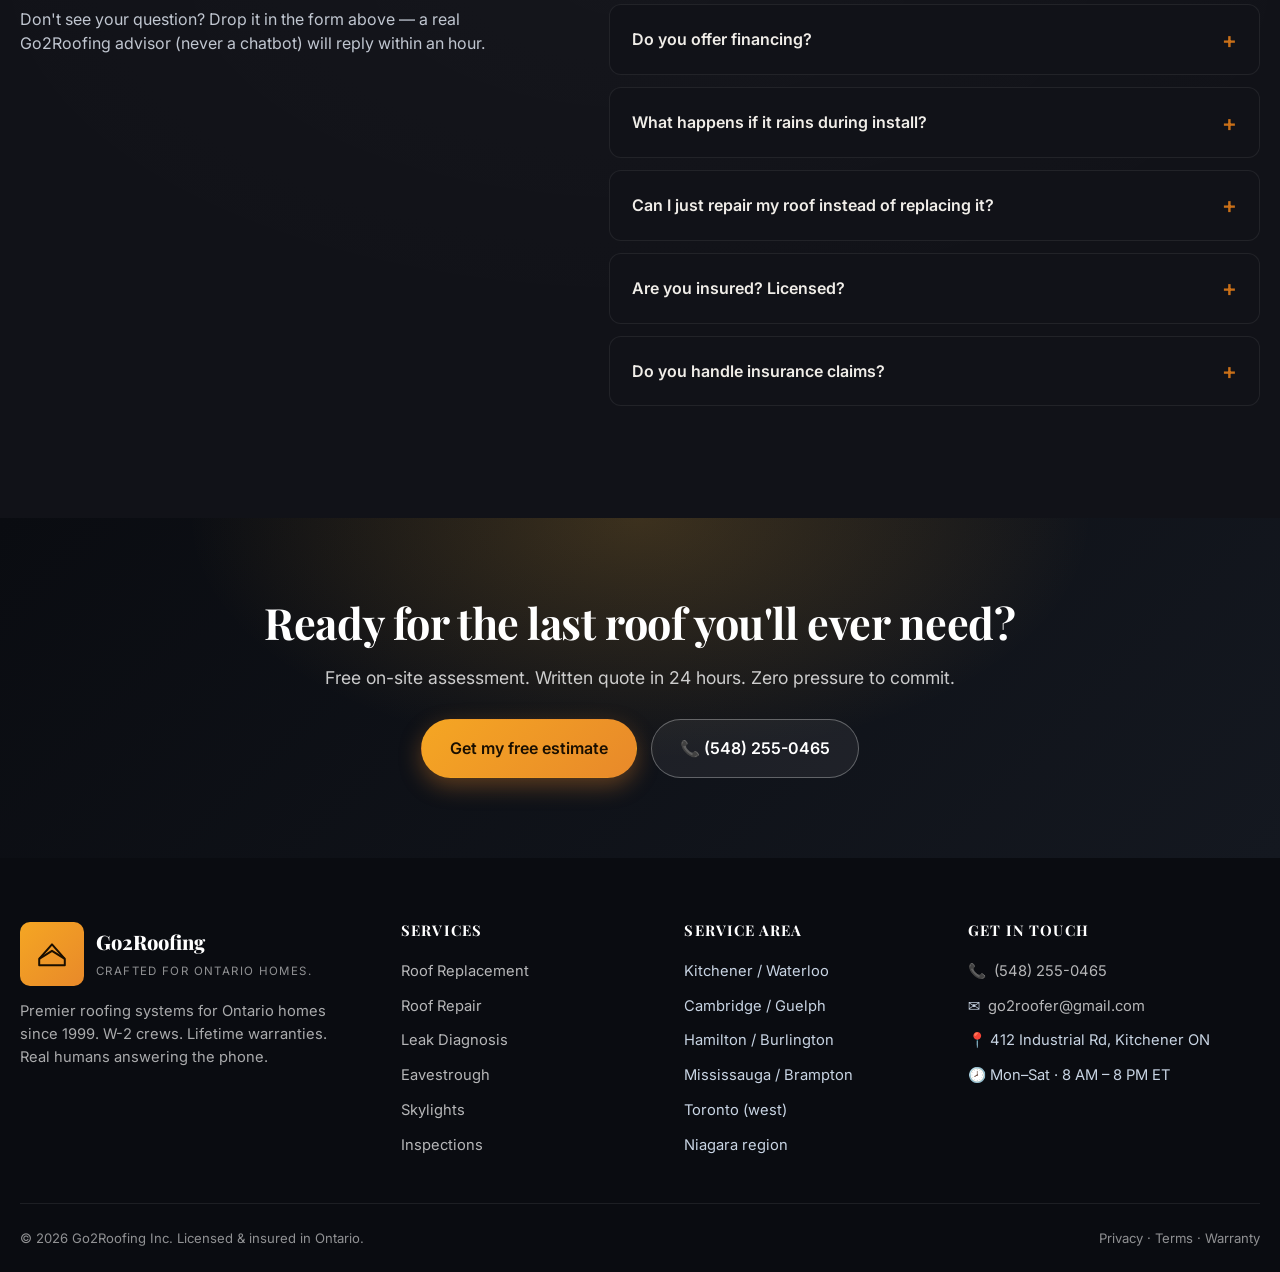
==== commit b676bc1b: "Full redesign: dark-first theme, 3-step estimator carousel, marquee reviews, price range - Dark-firs" ====
--- a/index.html
+++ b/index.html
@@ -13,11 +13,47 @@
    Go2Roofing — Design System
    ======================================== */
 :root {
-  --navy-950: #0a1422;
-  --navy-900: #0e1b2c;
-  --navy-800: #16263b;
-  --navy-700: #1f3552;
-  --navy-600: #2a466b;
+  /* Dark-first design system */
+  --navy-950: #0a0c11;
+  --navy-900: #0e1117;
+  --navy-800: #141820;
+  --navy-700: #1c2130;
+  --navy-600: #252c3e;
+
+  /* Default: matte dark theme */
+  --ink: #f0ede8;          /* warm off-white headings */
+  --ink-2: #b8bec8;        /* secondary text */
+  --text: #c0c6d0;         /* body text */
+  --muted: #72798a;        /* muted / labels */
+  --line: rgba(255,255,255,.07);
+  --line-strong: rgba(255,255,255,.13);
+  --surface: #111218;      /* matte charcoal */
+  --surface-2: #17191f;    /* slightly lighter */
+  --surface-3: #1e2028;    /* cards */
+
+  --accent: #f5a623;       /* warm amber */
+  --accent-2: #e8892a;     /* deeper amber */
+  --accent-deep: #c96f18;
+  --success: #3aa56b;
+  --danger: #e2553a;
+  --info: #4a8fe8;
+
+  --radius-sm: 8px;
+  --radius: 12px;
+  --radius-lg: 18px;
+  --radius-xl: 24px;
+
+  --shadow-sm: 0 1px 3px rgba(0,0,0,.35);
+  --shadow: 0 6px 20px rgba(0,0,0,.45);
+  --shadow-lg: 0 20px 50px rgba(0,0,0,.55), 0 4px 12px rgba(0,0,0,.3);
+  --shadow-xl: 0 40px 90px rgba(0,0,0,.65);
+
+  --tx: cubic-bezier(.2,.65,.3,1);
+  --container: 1240px;
+}
+
+/* Light mode override (when toggled) */
+[data-theme="light"] {
   --ink: #0b1726;
   --ink-2: #233247;
   --text: #1c2a3d;
@@ -27,37 +63,6 @@
   --surface: #ffffff;
   --surface-2: #f6f9fd;
   --surface-3: #eef3fa;
-  --accent: #f5b13a;      /* warm gold */
-  --accent-2: #ed8a2c;    /* sunset */
-  --accent-deep: #b9701c;
-  --success: #3aa56b;
-  --danger: #e2553a;
-  --info: #3a7ad9;
-
-  --radius-sm: 8px;
-  --radius: 14px;
-  --radius-lg: 22px;
-  --radius-xl: 28px;
-
-  --shadow-sm: 0 1px 2px rgba(11,23,38,.06), 0 1px 3px rgba(11,23,38,.04);
-  --shadow: 0 6px 20px rgba(11,23,38,.08), 0 2px 6px rgba(11,23,38,.05);
-  --shadow-lg: 0 24px 60px rgba(11,23,38,.18), 0 8px 18px rgba(11,23,38,.08);
-  --shadow-xl: 0 40px 100px rgba(11,23,38,.28);
-
-  --tx: cubic-bezier(.2,.65,.3,1);
-  --container: 1240px;
-}
-
-[data-theme="dark"] {
-  --ink: #e8efff;
-  --ink-2: #c2cde2;
-  --text: #d6e0f1;
-  --muted: #95a4bc;
-  --line: #1c2a3d;
-  --line-strong: #2a3a52;
-  --surface: #0c1726;
-  --surface-2: #0f1d31;
-  --surface-3: #142540;
 }
 
 /* ========================================
@@ -171,14 +176,14 @@
    ======================================== */
 .site-header {
   position: sticky; top: 0; z-index: 100;
-  background: rgba(255,255,255,.85);
-  backdrop-filter: saturate(180%) blur(14px);
-  -webkit-backdrop-filter: saturate(180%) blur(14px);
+  background: rgba(17,18,24,.92);
+  backdrop-filter: saturate(160%) blur(16px);
+  -webkit-backdrop-filter: saturate(160%) blur(16px);
   border-bottom: 1px solid var(--line);
   transition: background .3s var(--tx), box-shadow .3s var(--tx);
 }
-[data-theme="dark"] .site-header { background: rgba(10,20,34,.85); }
-.site-header.scrolled { box-shadow: 0 6px 20px rgba(0,0,0,.08); }
+[data-theme="light"] .site-header { background: rgba(255,255,255,.92); }
+.site-header.scrolled { box-shadow: 0 8px 28px rgba(0,0,0,.5); }
 
 .header-inner {
   display: flex; align-items: center; gap: 24px;
@@ -267,18 +272,18 @@
 }
 .hero-bg {
   position: absolute; inset: 0; z-index: -1;
-  background: linear-gradient(180deg, #c9def2 0%, #97baea 55%, #5a8bcb 100%);
+  background: linear-gradient(170deg, #0d0f15 0%, #111520 55%, #161b28 100%);
 }
 .hero-sky {
   position: absolute; inset: 0;
   background:
-    radial-gradient(circle at 18% 22%, rgba(255,255,255,.6), transparent 40%),
-    radial-gradient(circle at 78% 14%, rgba(255,220,160,.45), transparent 45%);
-}
-[data-theme="dark"] .hero-bg { background: linear-gradient(180deg, #0a1422 0%, #142540 60%, #1f3552 100%); }
-[data-theme="dark"] .hero-sky { background:
-  radial-gradient(circle at 18% 22%, rgba(255,255,255,.06), transparent 40%),
-  radial-gradient(circle at 78% 14%, rgba(255,200,120,.12), transparent 45%); }
+    radial-gradient(ellipse 800px 500px at 25% 20%, rgba(245,166,35,.07), transparent 55%),
+    radial-gradient(ellipse 600px 400px at 80% 80%, rgba(245,166,35,.04), transparent 50%);
+}
+[data-theme="light"] .hero-bg { background: linear-gradient(180deg, #c9def2 0%, #97baea 55%, #5a8bcb 100%); }
+[data-theme="light"] .hero-sky { background:
+  radial-gradient(circle at 18% 22%, rgba(255,255,255,.6), transparent 40%),
+  radial-gradient(circle at 78% 14%, rgba(255,220,160,.45), transparent 45%); }
 
 .hero-clouds {
   position: absolute; left: 0; right: 0; top: 0; height: 60%;
@@ -303,11 +308,11 @@
   display: inline-flex; align-items: center; gap: 10px;
   padding: 8px 14px;
   border-radius: 999px;
-  background: rgba(255,255,255,.85);
-  color: var(--ink-2);
+  background: rgba(245,166,35,.1);
+  border: 1px solid rgba(245,166,35,.2);
+  color: var(--accent);
   font-size: .82rem;
   font-weight: 500;
-  box-shadow: var(--shadow-sm);
   margin-bottom: 22px;
 }
 .dot-row { display: inline-flex; gap: 3px; }
@@ -327,12 +332,11 @@
   gap: 18px;
   margin: 28px 0;
   padding: 22px;
-  background: rgba(255,255,255,.78);
+  background: rgba(255,255,255,.04);
+  border: 1px solid var(--line);
   border-radius: var(--radius-lg);
   backdrop-filter: blur(8px);
-  box-shadow: var(--shadow-sm);
-}
-[data-theme="dark"] .hero-stats { background: rgba(15,29,49,.7); }
+}
 .hero-stats > div strong {
   display: block;
   font-family: 'Playfair Display', serif;
@@ -348,7 +352,8 @@
 }
 .badge {
   display: inline-flex; align-items: center; gap: 10px;
-  background: rgba(255,255,255,.85);
+  background: rgba(255,255,255,.05);
+  border: 1px solid var(--line);
   border-radius: 12px;
   padding: 10px 14px;
   box-shadow: var(--shadow-sm);
@@ -1602,6 +1607,263 @@
   .ribbon { font-size: .6rem; }
 }
 
+/* ========================================
+   Estimator Carousel (3-step)
+   ======================================== */
+.ec-section {
+  background:
+    radial-gradient(ellipse 1000px 600px at 50% 40%, rgba(245,166,35,.06) 0%, transparent 65%),
+    #0d0f15;
+}
+.ec-section .section-head h2 { color: #fff; }
+.ec-section .section-head p { color: rgba(255,255,255,.6); }
+.ec-section .kicker { background: rgba(245,166,35,.15); color: var(--accent); }
+
+.ec-wrap {
+  position: relative;
+  background: rgba(255,255,255,.03);
+  border: 1px solid rgba(255,255,255,.09);
+  border-radius: 22px;
+  padding: 44px 40px 32px;
+  box-shadow: 0 24px 60px rgba(0,0,0,.5);
+}
+
+/* Live badge */
+.ec-live {
+  position: absolute; top: -16px; right: 32px;
+  display: inline-flex; align-items: center; gap: 12px;
+  background: linear-gradient(135deg, var(--accent), var(--accent-2));
+  color: #1a0f00;
+  padding: 9px 20px; border-radius: 999px;
+  box-shadow: 0 6px 20px rgba(245,166,35,.4);
+  font-size: .82rem; font-weight: 700;
+  z-index: 5;
+}
+.ec-live span { text-transform: uppercase; letter-spacing: .1em; font-size: .68rem; }
+#ecLiveAmt { font-family: 'Playfair Display', serif; font-size: 1.2rem; font-weight: 800; }
+
+/* Progress */
+.ec-prog { margin-bottom: 32px; }
+.ec-prog-bar { height: 3px; background: rgba(255,255,255,.08); border-radius: 2px; margin-bottom: 14px; overflow: hidden; }
+.ec-prog-fill { height: 100%; background: linear-gradient(90deg, var(--accent), var(--accent-2)); border-radius: 2px; transition: width .5s cubic-bezier(.2,.65,.3,1); }
+.ec-prog-labels { display: flex; gap: 6px; }
+.ec-label {
+  display: inline-flex; align-items: center; gap: 7px;
+  padding: 7px 14px; border-radius: 999px;
+  border: 1px solid rgba(255,255,255,.1);
+  color: rgba(255,255,255,.38);
+  font-size: .8rem; font-weight: 600;
+  cursor: pointer; transition: all .25s var(--tx);
+}
+.ec-label em { font-style: normal; display: inline-grid; place-items: center; width: 20px; height: 20px; border-radius: 50%; background: rgba(255,255,255,.08); font-size: .68rem; font-weight: 800; }
+.ec-label.active { color: var(--accent); border-color: rgba(245,166,35,.35); background: rgba(245,166,35,.08); }
+.ec-label.active em { background: var(--accent); color: #1a0f00; }
+.ec-label.done { color: rgba(255,255,255,.6); }
+.ec-label.done em { background: var(--success); color: #fff; }
+
+/* Panels */
+.ec-panel { display: none; animation: panelIn .35s cubic-bezier(.2,.65,.3,1); }
+.ec-panel.active { display: block; }
+.ec-panel h4 { color: #fff; font-family: 'Inter', sans-serif; font-weight: 600; font-size: .94rem; margin: 0 0 14px; }
+.req { color: var(--danger); font-style: normal; }
+
+/* Property type grid */
+.ec-type-grid { display: grid; grid-template-columns: repeat(5, 1fr); gap: 10px; margin-bottom: 20px; }
+.ec-type input { position: absolute; opacity: 0; }
+.ec-type > div {
+  border: 1px solid rgba(255,255,255,.1);
+  border-radius: 14px;
+  padding: 16px 8px;
+  display: flex; flex-direction: column; align-items: center; gap: 8px;
+  background: rgba(255,255,255,.03);
+  cursor: pointer;
+  transition: all .22s var(--tx);
+}
+.ec-type > div svg { width: 38px; height: 34px; color: rgba(255,255,255,.38); transition: color .22s; }
+.ec-type > div span { font-size: .74rem; color: rgba(255,255,255,.45); font-weight: 500; text-align: center; line-height: 1.3; }
+.ec-type:hover > div { border-color: rgba(245,166,35,.35); }
+.ec-type input:checked + div { border-color: var(--accent); background: rgba(245,166,35,.1); box-shadow: 0 0 0 2px rgba(245,166,35,.18); }
+.ec-type input:checked + div svg { color: var(--accent); }
+.ec-type input:checked + div span { color: var(--accent); font-weight: 600; }
+
+.ec-postal-row { margin-top: 4px; max-width: 320px; }
+.ec-postal-row .field input { background: rgba(255,255,255,.06); border-color: rgba(255,255,255,.12); color: #fff; }
+.ec-postal-row .field input::placeholder { color: rgba(255,255,255,.25); }
+.ec-postal-row .field input:focus { border-color: var(--accent); background: rgba(245,166,35,.06); }
+.ec-postal-row .field > span { color: rgba(255,255,255,.7); }
+.ec-postal-row .field-hint { color: rgba(255,255,255,.35); }
+
+/* Measurements */
+.ec-meas-cols { display: grid; grid-template-columns: 1fr 1fr; gap: 28px; }
+.ec-meas-cols .field input { background: rgba(255,255,255,.06); border-color: rgba(255,255,255,.12); color: #fff; font-size: 1.1rem; padding: 14px 16px; }
+.ec-meas-cols .field input::placeholder { color: rgba(255,255,255,.2); }
+.ec-meas-cols .field input:focus { border-color: var(--accent); }
+.ec-meas-cols .field-hint { color: rgba(255,255,255,.3); }
+
+.ec-storey-row { display: flex; gap: 8px; flex-wrap: wrap; }
+.ec-opt input { position: absolute; opacity: 0; }
+.ec-opt > span {
+  display: inline-block; padding: 9px 16px; border-radius: 9px;
+  border: 1px solid rgba(255,255,255,.12);
+  color: rgba(255,255,255,.5); font-weight: 600; font-size: .9rem;
+  cursor: pointer; transition: all .2s var(--tx);
+  background: rgba(255,255,255,.03);
+}
+.ec-opt:hover > span { border-color: rgba(245,166,35,.35); color: rgba(255,255,255,.8); }
+.ec-opt input:checked + span { border-color: var(--accent); background: rgba(245,166,35,.12); color: var(--accent); }
+
+.ec-pitch-grid { display: grid; grid-template-columns: repeat(4, 1fr); gap: 8px; }
+.ec-pitch input { position: absolute; opacity: 0; }
+.ec-pitch > div {
+  border: 1px solid rgba(255,255,255,.1); border-radius: 12px; padding: 12px 8px;
+  text-align: center; cursor: pointer; transition: all .22s var(--tx);
+  background: rgba(255,255,255,.03);
+}
+.ec-pitch > div svg { width: 100%; height: 26px; color: rgba(255,255,255,.35); margin-bottom: 5px; }
+.ec-pitch > div span { display: block; font-size: .72rem; color: rgba(255,255,255,.45); font-weight: 500; }
+.ec-pitch:hover > div { border-color: rgba(245,166,35,.35); }
+.ec-pitch input:checked + div { border-color: var(--accent); background: rgba(245,166,35,.1); box-shadow: 0 0 0 2px rgba(245,166,35,.18); }
+.ec-pitch input:checked + div svg { color: var(--accent); }
+.ec-pitch input:checked + div span { color: var(--accent); font-weight: 600; }
+
+.ec-complex-grid { display: grid; grid-template-columns: repeat(4, 1fr); gap: 10px; }
+.ec-complex input { position: absolute; opacity: 0; }
+.ec-complex > div {
+  border: 1px solid rgba(255,255,255,.1); border-radius: 12px; padding: 16px 10px;
+  text-align: center; cursor: pointer; transition: all .22s var(--tx);
+  background: rgba(255,255,255,.03);
+}
+.ec-complex > div svg { width: 50px; height: 32px; color: rgba(255,255,255,.35); margin: 0 auto 8px; transition: color .22s; }
+.ec-complex > div strong { display: block; color: rgba(255,255,255,.7); font-size: .82rem; margin-bottom: 3px; }
+.ec-complex > div small { color: rgba(255,255,255,.3); font-size: .7rem; }
+.ec-complex:hover > div { border-color: rgba(245,166,35,.35); }
+.ec-complex input:checked + div { border-color: var(--accent); background: rgba(245,166,35,.1); }
+.ec-complex input:checked + div svg { color: var(--accent); }
+.ec-complex input:checked + div strong { color: var(--accent); }
+
+/* Material tiers */
+.ec-tier-grid { display: grid; grid-template-columns: repeat(3, 1fr); gap: 12px; }
+.ec-tier-card input { position: absolute; opacity: 0; }
+.ec-tier-inner {
+  border: 1px solid rgba(255,255,255,.1); border-radius: 16px; padding: 22px 18px;
+  cursor: pointer; transition: all .28s var(--tx);
+  background: rgba(255,255,255,.03);
+  display: flex; flex-direction: column; gap: 7px;
+}
+.ec-tier-inner:hover { transform: scale(1.02); border-color: rgba(245,166,35,.4); box-shadow: 0 0 15px rgba(255,173,0,.25); }
+.ec-tier-card input:checked + .ec-tier-inner { border-color: var(--accent); background: rgba(245,166,35,.1); box-shadow: 0 0 20px rgba(255,173,0,.3), 0 0 0 2px rgba(245,166,35,.22); transform: scale(1.02); }
+.ec-tier-tag { display: inline-block; padding: 3px 9px; border-radius: 5px; background: rgba(255,255,255,.08); color: rgba(255,255,255,.5); font-size: .68rem; font-weight: 700; text-transform: uppercase; letter-spacing: .12em; width: fit-content; }
+.ec-tier-tag.pop { background: linear-gradient(135deg, var(--accent), var(--accent-2)); color: #1a0f00; }
+.ec-tier-inner strong { font-family: 'Playfair Display', serif; font-size: 1.3rem; color: #fff; }
+.ec-tier-inner p { color: rgba(255,255,255,.45); font-size: .82rem; margin: 0; }
+.ec-tier-inner em { font-style: normal; font-family: 'Playfair Display', serif; font-size: 1.3rem; font-weight: 800; color: var(--accent); }
+.ec-tier-inner em small { font-family: 'Inter', sans-serif; font-size: .72rem; font-weight: 500; color: rgba(255,255,255,.4); }
+.ec-brand-pill { display: inline-flex; align-items: center; justify-content: center; width: 40px; height: 20px; border-radius: 4px; background: var(--bc); color: #fff; font-size: .64rem; font-weight: 800; letter-spacing: .04em; }
+.ec-pop .ec-tier-inner { background: rgba(245,166,35,.06); border-color: rgba(245,166,35,.25); }
+
+/* Add-ons */
+.ec-addons { display: flex; gap: 10px; flex-wrap: wrap; margin-top: 10px; }
+.ec-addon {
+  display: inline-flex; align-items: center; gap: 8px;
+  padding: 9px 16px; border: 1px solid rgba(255,255,255,.1); border-radius: 999px;
+  color: rgba(255,255,255,.6); font-size: .86rem; font-weight: 500;
+  cursor: pointer; transition: all .2s var(--tx);
+  background: rgba(255,255,255,.03);
+}
+.ec-addon input { accent-color: var(--accent); }
+.ec-addon em { font-style: normal; color: var(--accent); font-weight: 700; }
+.ec-addon:hover { border-color: rgba(245,166,35,.35); }
+.ec-addon:has(input:checked) { background: rgba(245,166,35,.1); border-color: var(--accent); }
+
+/* Navigation */
+.ec-nav {
+  display: flex; align-items: center; gap: 10px;
+  margin-top: 28px; padding-top: 22px;
+  border-top: 1px solid rgba(255,255,255,.07);
+}
+.ec-nav .btn-ghost { color: rgba(255,255,255,.5); border-color: rgba(255,255,255,.12); }
+.ec-nav .btn-ghost:hover { color: #fff; border-color: rgba(255,255,255,.25); }
+.ec-calc-btn { margin-left: auto; }
+
+/* Result card */
+.ec-result {
+  margin-top: 24px;
+  background: rgba(255,255,255,.03);
+  border: 1px solid rgba(245,166,35,.25);
+  border-radius: 20px;
+  padding: 36px;
+  animation: panelIn .4s var(--tx);
+  box-shadow: 0 0 50px rgba(245,166,35,.1);
+}
+.ec-result-top { display: flex; justify-content: space-between; align-items: flex-start; margin-bottom: 28px; }
+.ec-result-top h3 { color: #fff; margin-bottom: 4px; }
+.ec-result-sub { color: rgba(255,255,255,.5); font-size: .88rem; margin: 0; }
+.ec-result-top .kicker { background: rgba(245,166,35,.15); color: var(--accent); }
+.ec-range {
+  display: flex; align-items: center; justify-content: center; gap: 20px;
+  padding: 28px 0; border-top: 1px solid rgba(255,255,255,.07); border-bottom: 1px solid rgba(255,255,255,.07);
+  margin-bottom: 24px;
+}
+.ec-range-box { text-align: center; }
+.ec-range-box span { display: block; font-size: .72rem; text-transform: uppercase; letter-spacing: .12em; color: rgba(255,255,255,.4); margin-bottom: 8px; }
+.ec-range-box strong { font-family: 'Playfair Display', serif; font-size: 2.6rem; font-weight: 800; background: linear-gradient(135deg, var(--accent), var(--accent-2)); -webkit-background-clip: text; background-clip: text; color: transparent; display: block; }
+.ec-range-box.high strong { filter: brightness(.88); }
+.ec-range-div { color: rgba(255,255,255,.25); font-size: 1.8rem; font-weight: 200; padding-top: 16px; }
+.ec-breakdown { display: grid; grid-template-columns: repeat(3, 1fr); gap: 8px; margin-bottom: 20px; }
+.ec-breakdown-item { background: rgba(255,255,255,.04); border: 1px solid rgba(255,255,255,.06); border-radius: 10px; padding: 12px 14px; }
+.ec-breakdown-item span { display: block; font-size: .7rem; text-transform: uppercase; letter-spacing: .1em; color: rgba(255,255,255,.35); margin-bottom: 4px; }
+.ec-breakdown-item strong { color: rgba(255,255,255,.8); font-size: .9rem; }
+.ec-fine { font-size: .78rem; color: rgba(255,255,255,.35); font-style: italic; margin: 0 0 22px; }
+
+/* Marquee */
+.marquee-outer {
+  overflow: hidden;
+  -webkit-mask-image: linear-gradient(90deg, transparent 0%, #000 8%, #000 92%, transparent 100%);
+  mask-image: linear-gradient(90deg, transparent 0%, #000 8%, #000 92%, transparent 100%);
+  padding: 4px 0 8px;
+}
+.marquee-track {
+  display: flex; gap: 18px; width: max-content;
+  animation: mq-fwd 42s linear infinite;
+}
+.marquee-outer:hover .marquee-track { animation-play-state: paused; }
+@keyframes mq-fwd { 0% { transform: translateX(0); } 100% { transform: translateX(-50%); } }
+.marquee-track .review-card {
+  flex-shrink: 0; width: 310px;
+  background: var(--surface-3);
+  border: 1px solid var(--line);
+  border-radius: 16px;
+}
+
+/* Responsive */
+@media (max-width: 900px) {
+  .ec-wrap { padding: 44px 22px 24px; }
+  .ec-type-grid { grid-template-columns: repeat(3, 1fr); }
+  .ec-meas-cols { grid-template-columns: 1fr; gap: 22px; }
+  .ec-tier-grid { grid-template-columns: 1fr; }
+  .ec-complex-grid { grid-template-columns: repeat(2, 1fr); }
+  .ec-range { flex-direction: column; gap: 12px; }
+  .ec-range-div { display: none; }
+  .ec-range-box strong { font-size: 2rem; }
+  .ec-breakdown { grid-template-columns: repeat(2, 1fr); }
+}
+@media (max-width: 560px) {
+  .ec-type-grid { grid-template-columns: repeat(2, 1fr); }
+  .ec-pitch-grid { grid-template-columns: repeat(2, 1fr); }
+  .ec-prog-labels { display: none; }
+  .ec-result { padding: 24px 18px; }
+  .ec-breakdown { grid-template-columns: 1fr; }
+}
+
+/* Section backgrounds — radial center glow */
+.section:not(.ec-section):not(.services-bento):not(.process) {
+  background:
+    radial-gradient(ellipse 1200px 600px at 50% 30%, rgba(255,255,255,.015) 0%, transparent 60%),
+    var(--surface);
+}
+.reviews { background: radial-gradient(ellipse 1200px 500px at 50% 50%, rgba(245,166,35,.025) 0%, transparent 60%), var(--surface-2) !important; }
+.brands { background: radial-gradient(ellipse 1000px 500px at 50% 40%, rgba(245,166,35,.03) 0%, transparent 60%), var(--surface-2) !important; }
+
 </style>
 </head>
 <body>
@@ -1609,7 +1871,7 @@
   <div class="announce">
     <div class="container announce-inner">
       <span class="pulse-dot"></span>
-      <span>24/7 Storm &amp; Emergency Leak Response — average on-site time under 90 minutes</span>
+      <span>24/7 Storm &amp; Emergency Response — average on-site arrival under 90 min</span>
       <a href="#contact" class="announce-cta">Get help now →</a>
     </div>
   </div>
@@ -1627,7 +1889,7 @@
         </span>
         <span class="brand-text">
           <strong>Go2Roofing</strong>
-          <em>Built to last. Backed for life.</em>
+          <em>Crafted for Ontario homes.</em>
         </span>
       </a>
 
@@ -1691,7 +1953,7 @@
             <span class="dot-row"><span></span><span></span><span></span></span>
             Ontario&apos;s top-rated roofing crew · 4,800+ roofs installed
           </div>
-          <h1>The last roof <span class="accent">your home</span> will ever need.</h1>
+          <h1>Roofing that holds. <span class="accent">Installed right,</span> the first time.</h1>
           <p class="lede">
             Go2Roofing replaces, repairs, and protects roofs with engineered systems built for
             ice, wind, and the worst Ontario winters. Lifetime workmanship warranty. Zero-pressure quotes.
@@ -2321,270 +2583,119 @@
     </section>
 
     <!-- ===== Quote Calculator ===== -->
-    <section class="section calculator" id="estimator">
+    <section class="section ec-section" id="estimator">
       <div class="container">
         <header class="section-head">
-          <span class="kicker">Kitchener-Waterloo · Cambridge · Guelph</span>
-          <h2>Build your itemized roofing quote.</h2>
-          <p>Real Go2Roofing pricing for the K-W region — fill in your home details and get a transparent, line-by-line estimate in under two minutes.</p>
+          <span class="kicker">K-W · Cambridge · Guelph</span>
+          <h2>What will your roof cost?</h2>
+          <p>Three steps. Real regional pricing. No commitment.</p>
         </header>
 
-        <div class="calc-shell">
-          <form class="calc-form" id="calcForm" novalidate>
-            <!-- Step 1: Property -->
-            <div class="calc-step">
-              <div class="calc-step-head">
-                <span class="calc-num">01</span>
-                <h3>Property details</h3>
+        <div class="ec-wrap">
+          <div class="ec-live" id="ecLive">
+            <span>Starting from</span>
+            <strong id="ecLiveAmt">—</strong>
+          </div>
+
+          <div class="ec-prog">
+            <div class="ec-prog-bar"><div class="ec-prog-fill" id="ecProgFill" style="width:33%"></div></div>
+            <div class="ec-prog-labels">
+              <span class="ec-label active" data-s="1"><em>01</em> Property</span>
+              <span class="ec-label" data-s="2"><em>02</em> Measurements</span>
+              <span class="ec-label" data-s="3"><em>03</em> Materials</span>
+            </div>
+          </div>
+
+          <div class="ec-panel active" data-p="1">
+            <h4>Property type <span class="req">*</span></h4>
+            <div class="ec-type-grid">
+              <label class="ec-type"><input type="radio" name="ecType" value="house" data-mult="1.0" /><div><svg viewBox="0 0 52 48" fill="none" stroke="currentColor" stroke-width="2.2" stroke-linecap="round" stroke-linejoin="round"><path d="M6 26L26 8L46 26V44H6Z"/><path d="M16 44V30h20v14"/><path d="M6 26L26 16L46 26"/></svg><span>Detached</span></div></label>
+              <label class="ec-type"><input type="radio" name="ecType" value="semi" data-mult="0.92" /><div><svg viewBox="0 0 56 48" fill="none" stroke="currentColor" stroke-width="2.2" stroke-linecap="round" stroke-linejoin="round"><path d="M4 28L18 12L32 28V44H4Z"/><path d="M24 28L38 12L52 28V44H24Z"/><line x1="32" y1="28" x2="32" y2="44"/></svg><span>Semi-detached</span></div></label>
+              <label class="ec-type"><input type="radio" name="ecType" value="town" data-mult="0.85" /><div><svg viewBox="0 0 64 48" fill="none" stroke="currentColor" stroke-width="2.2" stroke-linecap="round" stroke-linejoin="round"><path d="M4 30L16 14L28 30V44H4Z"/><path d="M26 28L38 12L50 28V44H26Z"/><path d="M48 32L56 20L64 32V44H48Z"/></svg><span>Townhouse</span></div></label>
+              <label class="ec-type"><input type="radio" name="ecType" value="bungalow" data-mult="0.95" /><div><svg viewBox="0 0 56 40" fill="none" stroke="currentColor" stroke-width="2.2" stroke-linecap="round" stroke-linejoin="round"><path d="M4 26L28 8L52 26V38H4Z"/><path d="M12 38V26h32v12"/></svg><span>Bungalow</span></div></label>
+              <label class="ec-type"><input type="radio" name="ecType" value="rural" data-mult="1.08" /><div><svg viewBox="0 0 56 48" fill="none" stroke="currentColor" stroke-width="2.2" stroke-linecap="round" stroke-linejoin="round"><path d="M4 30L20 12L36 30V44H4Z"/><path d="M30 30L44 14L56 28V44H30Z"/></svg><span>Cottage/Rural</span></div></label>
+            </div>
+            <div class="ec-postal-row">
+              <label class="field">
+                <span>Postal code <span class="req">*</span></span>
+                <input type="text" id="ecPostal" placeholder="N2L 3G1" maxlength="7" autocomplete="postal-code" />
+                <small class="field-hint" id="ecPostalHint">K-W, Cambridge &amp; Guelph area serviced</small>
+              </label>
+            </div>
+          </div>
+
+          <div class="ec-panel" data-p="2">
+            <div class="ec-meas-cols">
+              <div>
+                <h4>Square footage <span class="req">*</span></h4>
+                <label class="field"><input type="number" id="ecSqft" min="400" max="12000" step="50" placeholder="e.g. 1,800 sqft" /><small class="field-hint">Unsure? home footprint × 1.3</small></label>
+                <h4 style="margin-top:20px">Storeys <span class="req">*</span></h4>
+                <div class="ec-storey-row">
+                  <label class="ec-opt"><input type="radio" name="ecStoreys" value="1" data-mult="1.0" /><span>1</span></label>
+                  <label class="ec-opt"><input type="radio" name="ecStoreys" value="1.5" data-mult="1.05" /><span>1.5</span></label>
+                  <label class="ec-opt"><input type="radio" name="ecStoreys" value="2" data-mult="1.10" /><span>2</span></label>
+                  <label class="ec-opt"><input type="radio" name="ecStoreys" value="2.5" data-mult="1.18" /><span>2.5</span></label>
+                  <label class="ec-opt"><input type="radio" name="ecStoreys" value="3" data-mult="1.28" /><span>3+</span></label>
+                </div>
               </div>
-              <div class="calc-grid">
-                <label class="field">
-                  <span>Postal code <em>*</em></span>
-                  <input type="text" name="postal" id="calcPostal" required maxlength="7" placeholder="N2L 3G1" autocomplete="postal-code" />
-                  <small class="field-hint" id="postalHint">We service postal codes starting with N1, N2, N3 (K-W region).</small>
-                </label>
-                <label class="field">
-                  <span>Property type <em>*</em></span>
-                  <select name="propertyType" id="calcType" required>
-                    <option value="">Select…</option>
-                    <option value="house" data-mult="1.0">Detached house</option>
-                    <option value="semi" data-mult="0.92">Semi-detached</option>
-                    <option value="town" data-mult="0.85">Townhouse</option>
-                    <option value="bungalow" data-mult="0.95">Bungalow</option>
-                    <option value="rural" data-mult="1.08">Cottage / Rural</option>
-                  </select>
-                </label>
-                <label class="field">
-                  <span>Number of storeys <em>*</em></span>
-                  <select name="storeys" id="calcStoreys" required>
-                    <option value="">Select…</option>
-                    <option value="1" data-mult="1.0">1 storey</option>
-                    <option value="1.5" data-mult="1.05">1.5 storey</option>
-                    <option value="2" data-mult="1.10">2 storey</option>
-                    <option value="2.5" data-mult="1.18">2.5 storey</option>
-                    <option value="3" data-mult="1.28">3+ storey</option>
-                  </select>
-                </label>
-                <label class="field">
-                  <span>Roof square footage <em>*</em></span>
-                  <input type="number" name="sqft" id="calcSqft" required min="400" max="12000" step="50" placeholder="e.g. 1800" />
-                  <small class="field-hint">Not sure? Roof area ≈ home footprint × 1.3</small>
-                </label>
-                <label class="field">
-                  <span>Roof pitch <em>*</em></span>
-                  <select name="pitch" id="calcPitch" required>
-                    <option value="">Select…</option>
-                    <option value="low" data-mult="1.00">Low (2/12 – 4/12) — walkable</option>
-                    <option value="med" data-mult="1.10">Average (5/12 – 7/12)</option>
-                    <option value="steep" data-mult="1.25">Steep (8/12 – 10/12) — requires harness</option>
-                    <option value="extreme" data-mult="1.45">Very steep (12/12+) — scaffold</option>
-                  </select>
-                </label>
-                <label class="field">
-                  <span>Roof complexity <em>*</em></span>
-                  <select name="complexity" id="calcComplex" required>
-                    <option value="">Select…</option>
-                    <option value="simple" data-mult="1.00">Simple — single gable</option>
-                    <option value="hip" data-mult="1.08">Hip roof</option>
-                    <option value="dormer" data-mult="1.18">Has dormers / valleys</option>
-                    <option value="cutup" data-mult="1.30">Multiple peaks &amp; dormers</option>
-                  </select>
-                </label>
-                <label class="field">
-                  <span>Existing roof layers to remove <em>*</em></span>
-                  <select name="layers" id="calcLayers" required>
-                    <option value="">Select…</option>
-                    <option value="0">No tear-off (new construction)</option>
-                    <option value="1">1 layer</option>
-                    <option value="2">2 layers</option>
-                    <option value="3">3 layers (max code)</option>
-                  </select>
-                </label>
-                <label class="field">
-                  <span>Access difficulty <em>*</em></span>
-                  <select name="access" id="calcAccess" required>
-                    <option value="">Select…</option>
-                    <option value="easy" data-mult="1.00">Easy — driveway access</option>
-                    <option value="normal" data-mult="1.06">Normal</option>
-                    <option value="tight" data-mult="1.15">Tight — narrow lot or fence</option>
-                    <option value="restricted" data-mult="1.28">Restricted — alley / no driveway</option>
-                  </select>
-                </label>
+              <div>
+                <h4>Roof pitch <span class="req">*</span></h4>
+                <div class="ec-pitch-grid">
+                  <label class="ec-pitch"><input type="radio" name="ecPitch" value="low" data-mult="1.00" /><div><svg viewBox="0 0 50 24" fill="none" stroke="currentColor" stroke-width="2.5"><path d="M4 22L46 22L46 15L25 6L4 15Z"/></svg><span>Low 4/12</span></div></label>
+                  <label class="ec-pitch"><input type="radio" name="ecPitch" value="med" data-mult="1.10" /><div><svg viewBox="0 0 50 24" fill="none" stroke="currentColor" stroke-width="2.5"><path d="M4 22L46 22L46 14L25 3L4 14Z"/></svg><span>Avg 6/12</span></div></label>
+                  <label class="ec-pitch"><input type="radio" name="ecPitch" value="steep" data-mult="1.25" /><div><svg viewBox="0 0 50 24" fill="none" stroke="currentColor" stroke-width="2.5"><path d="M4 22L46 22L40 14L25 2L10 14Z"/></svg><span>Steep 8/12</span></div></label>
+                  <label class="ec-pitch"><input type="radio" name="ecPitch" value="extreme" data-mult="1.45" /><div><svg viewBox="0 0 50 24" fill="none" stroke="currentColor" stroke-width="2.5"><path d="M4 22L46 22L34 14L25 1L16 14Z"/></svg><span>12/12+</span></div></label>
+                </div>
               </div>
             </div>
-
-            <!-- Step 2: System -->
-            <div class="calc-step">
-              <div class="calc-step-head">
-                <span class="calc-num">02</span>
-                <h3>Choose your system</h3>
-              </div>
-              <div class="calc-tiers">
-                <label class="calc-tier">
-                  <input type="radio" name="tier" value="shield30" required />
-                  <div class="calc-tier-card">
-                    <span class="calc-tier-tag">Essential</span>
-                    <h4>Shield 30</h4>
-                    <p>30-yr architectural shingles<br/>5-yr workmanship warranty</p>
-                    <strong>$4.40 <em>/ sq ft</em></strong>
-                  </div>
-                </label>
-                <label class="calc-tier">
-                  <input type="radio" name="tier" value="fortress50" checked />
-                  <div class="calc-tier-card">
-                    <span class="calc-tier-tag accent">Most popular</span>
-                    <h4>Fortress 50</h4>
-                    <p>50-yr laminate shingles<br/>Lifetime workmanship warranty</p>
-                    <strong>$6.30 <em>/ sq ft</em></strong>
-                  </div>
-                </label>
-                <label class="calc-tier">
-                  <input type="radio" name="tier" value="summit" />
-                  <div class="calc-tier-card">
-                    <span class="calc-tier-tag">Premium</span>
-                    <h4>Summit Stone</h4>
-                    <p>Class-4 impact designer<br/>Insurance discount eligible</p>
-                    <strong>$10.40 <em>/ sq ft</em></strong>
-                  </div>
-                </label>
-              </div>
+            <h4 style="margin-top:26px">Roof complexity <span class="req">*</span></h4>
+            <p style="color:var(--muted);font-size:.85rem;margin:-4px 0 14px">Affects shingle waste — more cuts = more material.</p>
+            <div class="ec-complex-grid">
+              <label class="ec-complex"><input type="radio" name="ecComplex" value="simple" data-waste="1.10" /><div><svg viewBox="0 0 50 32" fill="none" stroke="currentColor" stroke-width="2.2"><path d="M4 28L25 6L46 28Z"/></svg><strong>Simple gable</strong><small>×1.10</small></div></label>
+              <label class="ec-complex"><input type="radio" name="ecComplex" value="hip" data-waste="1.15" /><div><svg viewBox="0 0 50 32" fill="none" stroke="currentColor" stroke-width="2.2"><path d="M25 4L46 16V28H4V16Z"/></svg><strong>Hip roof</strong><small>×1.15</small></div></label>
+              <label class="ec-complex"><input type="radio" name="ecComplex" value="dormer" data-waste="1.20" /><div><svg viewBox="0 0 50 32" fill="none" stroke="currentColor" stroke-width="2.2"><path d="M2 28L25 6L48 28Z"/><path d="M17 28V20L25 12L33 20V28"/></svg><strong>Dormers</strong><small>×1.20</small></div></label>
+              <label class="ec-complex"><input type="radio" name="ecComplex" value="cutup" data-waste="1.25" /><div><svg viewBox="0 0 50 32" fill="none" stroke="currentColor" stroke-width="2.2"><path d="M2 28L12 14L22 22L25 4L28 22L38 14L48 28Z"/></svg><strong>Multiple peaks</strong><small>×1.25</small></div></label>
             </div>
-
-            <!-- Step 3: Add-ons -->
-            <div class="calc-step">
-              <div class="calc-step-head">
-                <span class="calc-num">03</span>
-                <h3>Upgrades &amp; add-ons</h3>
-                <span class="calc-step-sub">Optional</span>
-              </div>
-              <div class="calc-grid">
-                <label class="field">
-                  <span>Ice &amp; water shield coverage</span>
-                  <select name="iws" id="calcIws">
-                    <option value="3ft" data-rate="180">3 ft at eaves (code minimum)</option>
-                    <option value="6ft" data-rate="340" selected>6 ft at eaves (recommended)</option>
-                    <option value="perimeter" data-rate="640">Full perimeter + valleys</option>
-                    <option value="full" data-rate="0.95">Full deck (best for ice damming) — $0.95/sqft</option>
-                  </select>
-                </label>
-                <label class="field">
-                  <span>Drip edge &amp; flashing</span>
-                  <select name="drip" id="calcDrip">
-                    <option value="aluminum" data-rate="0">Aluminum (included)</option>
-                    <option value="painted" data-rate="320">Pre-painted aluminum (+$320)</option>
-                    <option value="copper" data-rate="1450">Copper accents (+$1,450)</option>
-                  </select>
-                </label>
-                <label class="field">
-                  <span>Skylights to install / replace</span>
-                  <input type="number" name="skylights" id="calcSkylights" min="0" max="12" step="1" value="0" placeholder="0" />
-                  <small class="field-hint">$1,250 each (replacement) — includes flashing kit</small>
-                </label>
-                <label class="field">
-                  <span>Eavestrough replacement (linear feet)</span>
-                  <input type="number" name="eaves" id="calcEaves" min="0" max="400" step="5" value="0" placeholder="0" />
-                  <small class="field-hint">$11 / linear foot — seamless aluminum</small>
-                </label>
-                <label class="checkbox addon">
-                  <input type="checkbox" name="ridge" id="calcRidge" checked />
-                  <span><strong>Ridge venting + balance audit</strong> — $480<br/><small>Highly recommended for ice-dam &amp; mold prevention</small></span>
-                </label>
-                <label class="checkbox addon">
-                  <input type="checkbox" name="snowGuards" id="calcSnow" />
-                  <span><strong>Snow guards</strong> — $24 each (auto-calc)<br/><small>Prevent ice avalanches over walkways &amp; doors</small></span>
-                </label>
-              </div>
+          </div>
+
+          <div class="ec-panel" data-p="3">
+            <h4>Choose your system <span class="req">*</span></h4>
+            <div class="ec-tier-grid">
+              <label class="ec-tier-card"><input type="radio" name="ecTier" value="shield30" data-rate="4.40" /><div class="ec-tier-inner"><span class="ec-tier-tag">Essential</span><strong>Shield 30</strong><span class="ec-brand-pill" style="--bc:#c8232b">IKO</span><p>30-yr arch shingles · 5-yr workmanship</p><em>$4.40<small>/sqft</small></em></div></label>
+              <label class="ec-tier-card ec-pop"><input type="radio" name="ecTier" value="fortress50" data-rate="6.30" /><div class="ec-tier-inner"><span class="ec-tier-tag pop">Most installed</span><strong>Fortress 50</strong><span class="ec-brand-pill" style="--bc:#0072ce">GAF</span><p>50-yr laminate · Lifetime workmanship</p><em>$6.30<small>/sqft</small></em></div></label>
+              <label class="ec-tier-card"><input type="radio" name="ecTier" value="summit" data-rate="10.40" /><div class="ec-tier-inner"><span class="ec-tier-tag">Premium</span><strong>Summit Stone</strong><span class="ec-brand-pill" style="--bc:#0d7041">CT</span><p>Class-4 impact · Insurance eligible</p><em>$10.40<small>/sqft</small></em></div></label>
             </div>
-
-            <!-- Step 4: Contact -->
-            <div class="calc-step">
-              <div class="calc-step-head">
-                <span class="calc-num">04</span>
-                <h3>Where should we send your quote?</h3>
-              </div>
-              <div class="calc-grid">
-                <label class="field">
-                  <span>Full name <em>*</em></span>
-                  <input type="text" name="name" id="calcName" required placeholder="Jane Doe" autocomplete="name" />
-                </label>
-                <label class="field">
-                  <span>Email <em>*</em></span>
-                  <input type="email" name="email" id="calcEmail" required placeholder="jane@email.com" autocomplete="email" />
-                </label>
-                <label class="field">
-                  <span>Phone <em>*</em></span>
-                  <input type="tel" name="phone" id="calcPhone" required placeholder="(548) 255-0465" autocomplete="tel" />
-                </label>
-                <label class="field">
-                  <span>Property address</span>
-                  <input type="text" name="address" id="calcAddress" placeholder="123 Maple St, Kitchener" autocomplete="street-address" />
-                </label>
-              </div>
+            <h4 style="margin-top:26px">Add-ons <span style="color:var(--muted);font-weight:400;font-size:.85rem">(optional)</span></h4>
+            <div class="ec-addons">
+              <label class="ec-addon"><input type="checkbox" id="ecRidge" checked /><span>Ridge venting <em>+$480</em></span></label>
+              <label class="ec-addon"><input type="checkbox" id="ecEaves" /><span>Eavestrough 80lf <em>+$880</em></span></label>
+              <label class="ec-addon"><input type="checkbox" id="ecSky" /><span>1 skylight <em>+$1,250</em></span></label>
+              <label class="ec-addon"><input type="checkbox" id="ecSnow" /><span>Snow guards <em>+$580</em></span></label>
             </div>
-
-            <div class="calc-actions">
-              <button type="reset" class="btn btn-ghost" id="calcReset">Reset</button>
-              <button type="submit" class="btn btn-primary btn-lg" id="calcSubmit">
-                Calculate my quote
-                <svg viewBox="0 0 24 24" width="18" height="18"><path fill="currentColor" d="M5 12h12l-5-5 1.4-1.4L20.8 12l-7.4 6.4L12 17l5-5H5z"/></svg>
-              </button>
-            </div>
-
-            <div class="calc-error" id="calcError" hidden>
-              <strong>Please complete the highlighted fields.</strong>
-              <ul id="calcErrorList"></ul>
-            </div>
-          </form>
-
-          <!-- Quote Result -->
-          <aside class="calc-result" id="calcResult" hidden>
-            <div class="calc-result-head">
-              <span class="kicker">Your itemized quote</span>
-              <h3 id="quoteTitle">Quote #<span id="quoteId"></span></h3>
-              <p id="quoteCustomer"></p>
-              <p class="quote-meta"><span id="quoteAddress"></span> · <span id="quoteDate"></span></p>
-            </div>
-
-            <div class="quote-system" id="quoteSystem"></div>
-
-            <table class="quote-table">
-              <thead>
-                <tr><th>Line item</th><th>Detail</th><th class="num">Amount</th></tr>
-              </thead>
-              <tbody id="quoteLines"></tbody>
-              <tfoot>
-                <tr class="quote-subtotal"><td colspan="2">Subtotal</td><td class="num" id="quoteSubtotal"></td></tr>
-                <tr><td colspan="2">HST (13%)</td><td class="num" id="quoteTax"></td></tr>
-                <tr class="quote-total"><td colspan="2">Estimated total</td><td class="num" id="quoteTotal"></td></tr>
-              </tfoot>
-            </table>
-
-            <div class="quote-callouts">
-              <div class="quote-callout">
-                <strong>Financing</strong>
-                <span>0% APR for 12 months — approx. <em id="quoteFinance"></em>/mo</span>
-              </div>
-              <div class="quote-callout">
-                <strong>Validity</strong>
-                <span>This estimate is valid for <em>30 days</em> from today</span>
-              </div>
-              <div class="quote-callout">
-                <strong>Confidence</strong>
-                <span>± 8% — final on-site inspection is always free</span>
-              </div>
-            </div>
-
-            <div class="quote-actions">
-              <button type="button" class="btn btn-primary btn-lg" id="quoteBook">Book my free on-site visit</button>
-              <button type="button" class="btn btn-ghost" id="quotePrint">🖨 Print / Save PDF</button>
-              <button type="button" class="btn btn-ghost" id="quoteEdit">← Edit inputs</button>
-            </div>
-
-            <p class="quote-fineprint">
-              Estimate based on inputs provided. Final invoice may vary depending on hidden deck damage, code upgrades, or material market fluctuation. Go2Roofing&apos;s on-site visit will lock in the price. Lifetime workmanship warranty included on Fortress 50 &amp; Summit Stone systems.
-            </p>
-          </aside>
+          </div>
+
+          <div class="ec-nav">
+            <button type="button" class="btn btn-ghost" id="ecPrev" disabled>← Back</button>
+            <button type="button" class="btn btn-primary" id="ecNext">Continue →</button>
+            <button type="button" class="btn btn-primary ec-calc-btn" id="ecCalc" hidden>Get my price range →</button>
+          </div>
         </div>
+
+        <div class="ec-result" id="ecResult" hidden>
+          <div class="ec-result-top">
+            <div><span class="kicker">Your estimate</span><h3 id="ecResultTitle">Estimated price range</h3><p id="ecResultSub" class="ec-result-sub"></p></div>
+            <button type="button" class="btn btn-ghost" id="ecRestart">Start over</button>
+          </div>
+          <div class="ec-range">
+            <div class="ec-range-box"><span>Low estimate</span><strong id="ecRangeLow">—</strong></div>
+            <div class="ec-range-div">–</div>
+            <div class="ec-range-box high"><span>High estimate</span><strong id="ecRangeHigh">—</strong></div>
+          </div>
+          <div class="ec-breakdown" id="ecBreakdown"></div>
+          <p class="ec-fine">± 8% variance — on-site assessment is always free and confirms your exact price.</p>
+          <a href="#contact" class="btn btn-primary btn-lg">Book my free on-site visit →</a>
+        </div>
+
       </div>
     </section>
 
@@ -2596,39 +2707,22 @@
           <h2>1,820+ five-star reviews and counting.</h2>
         </header>
 
-        <div class="reviews-grid" id="reviewsGrid">
-          <article class="review-card">
-            <div class="stars">★★★★★</div>
-            <p>“Quoted three roofers — Go2 was the only crew who climbed into our attic before pricing. Found a hidden ventilation issue everyone else missed. Saved us thousands long-term.”</p>
-            <footer><strong>Priya M.</strong><span>Waterloo · Fortress 50</span></footer>
-          </article>
-          <article class="review-card">
-            <div class="stars">★★★★★</div>
-            <p>“Replaced our 28-year-old roof in two days. Crew showed up at 7 AM on the dot, magnetic-swept the lawn each evening, and the project manager texted me a video update every morning.”</p>
-            <footer><strong>Daniel R.</strong><span>Kitchener · Summit Stone</span></footer>
-          </article>
-          <article class="review-card">
-            <div class="stars">★★★★★</div>
-            <p>“Active leak above the nursery — Go2 had a crew on my roof in 70 minutes with a tarp, then did a full repair that week. Honest, fast, and they didn&apos;t try to upsell me a replacement.”</p>
-            <footer><strong>Steph C.</strong><span>Cambridge · Repair</span></footer>
-          </article>
-          <article class="review-card">
-            <div class="stars">★★★★★</div>
-            <p>“The estimator on their website was within $400 of the final invoice. That kind of accuracy says everything about how this company operates.”</p>
-            <footer><strong>James O.</strong><span>Guelph · Fortress 50</span></footer>
-          </article>
-          <article class="review-card">
-            <div class="stars">★★★★★</div>
-            <p>“We had a chimney flashing issue that two other roofers misdiagnosed. Go2 did the thermal scan, found it in twenty minutes, and fixed it the same day under their two-year warranty.”</p>
-            <footer><strong>Mia &amp; Tom L.</strong><span>Hamilton · Leak Diagnosis</span></footer>
-          </article>
-          <article class="review-card">
-            <div class="stars">★★★★★</div>
-            <p>“I&apos;ve managed 14 rental properties for 20 years. Go2Roofing is the only contractor I&apos;ve ever rehired without getting a competing bid. Worth every cent.”</p>
-            <footer><strong>Karim S.</strong><span>Mississauga · Multi-property</span></footer>
-          </article>
+        <div class="marquee-outer">
+          <div class="marquee-track">
+            <article class="review-card"><div class="stars">★★★★★</div><p>"Quoted three roofers — Go2 climbed into our attic before pricing. Found a hidden ventilation issue no one else caught."</p><footer><strong>Priya M.</strong><span>Waterloo</span></footer></article>
+            <article class="review-card"><div class="stars">★★★★★</div><p>"New roof in two days. Crew showed up at 7 AM, swept the lawn nightly, PM texted video updates every morning."</p><footer><strong>Daniel R.</strong><span>Kitchener</span></footer></article>
+            <article class="review-card"><div class="stars">★★★★★</div><p>"Leak above the nursery — crew on-site in 70 minutes with a tarp. Full repair that week. Zero upsell attempt."</p><footer><strong>Steph C.</strong><span>Cambridge</span></footer></article>
+            <article class="review-card"><div class="stars">★★★★★</div><p>"Their estimate was within $400 of the final invoice. That kind of accuracy says everything about how they operate."</p><footer><strong>James O.</strong><span>Guelph</span></footer></article>
+            <article class="review-card"><div class="stars">★★★★★</div><p>"Chimney flashing issue two other roofers misdiagnosed. Go2 found it in twenty minutes with thermal imaging."</p><footer><strong>Mia &amp; Tom L.</strong><span>Hamilton</span></footer></article>
+            <article class="review-card"><div class="stars">★★★★★</div><p>"14 rental properties for 20 years — Go2 is the only contractor I rehire without getting competing bids."</p><footer><strong>Karim S.</strong><span>Mississauga</span></footer></article>
+            <article class="review-card"><div class="stars">★★★★★</div><p>"Quoted three roofers — Go2 climbed into our attic before pricing. Found a hidden ventilation issue no one else caught."</p><footer><strong>Priya M.</strong><span>Waterloo</span></footer></article>
+            <article class="review-card"><div class="stars">★★★★★</div><p>"New roof in two days. Crew showed up at 7 AM, swept the lawn nightly, PM texted video updates every morning."</p><footer><strong>Daniel R.</strong><span>Kitchener</span></footer></article>
+            <article class="review-card"><div class="stars">★★★★★</div><p>"Leak above the nursery — crew on-site in 70 minutes with a tarp. Full repair that week. Zero upsell attempt."</p><footer><strong>Steph C.</strong><span>Cambridge</span></footer></article>
+            <article class="review-card"><div class="stars">★★★★★</div><p>"Their estimate was within $400 of the final invoice. That kind of accuracy says everything about how they operate."</p><footer><strong>James O.</strong><span>Guelph</span></footer></article>
+            <article class="review-card"><div class="stars">★★★★★</div><p>"Chimney flashing issue two other roofers misdiagnosed. Go2 found it in twenty minutes with thermal imaging."</p><footer><strong>Mia &amp; Tom L.</strong><span>Hamilton</span></footer></article>
+            <article class="review-card"><div class="stars">★★★★★</div><p>"14 rental properties for 20 years — Go2 is the only contractor I rehire without getting competing bids."</p><footer><strong>Karim S.</strong><span>Mississauga</span></footer></article>
+          </div>
         </div>
-      </div>
     </section>
 
     <!-- ===== FAQ ===== -->
@@ -2692,7 +2786,7 @@
         <a href="#top" class="brand">
           <span class="brand-mark">
             <svg viewBox="0 0 40 40" width="32" height="32"><path d="M4 26 L20 8 L36 26 L36 34 L4 34 Z" fill="none" stroke="currentColor" stroke-width="2.5" stroke-linejoin="round"/><path d="M4 26 L20 16 L36 26" fill="none" stroke="currentColor" stroke-width="2.5" stroke-linejoin="round"/></span>
-          <span class="brand-text"><strong>Go2Roofing</strong><em>Built to last. Backed for life.</em></span>
+          <span class="brand-text"><strong>Go2Roofing</strong><em>Crafted for Ontario homes.</em></span>
         </a>
         <p class="foot-blurb">Premier roofing systems for Ontario homes since 1999. W-2 crews. Lifetime warranties. Real humans answering the phone.</p>
       </div>
@@ -2796,6 +2890,7 @@
   initLeadForm();
   initLeakGuide();
   initCalculator();
+  initEstimatorCarousel();
   initRevealAnimations();
   initScrollSpy();
   initBudgetSlider();
@@ -2816,16 +2911,17 @@
 /* ---------- Theme toggle ---------- */
 function initThemeToggle() {
   const toggle = document.getElementById('themeToggle');
+  // Dark is now the default. Load saved preference.
   const saved = localStorage.getItem('g2r-theme');
-  if (saved === 'dark') document.documentElement.setAttribute('data-theme', 'dark');
+  if (saved === 'light') document.documentElement.setAttribute('data-theme', 'light');
   toggle.addEventListener('click', () => {
-    const isDark = document.documentElement.getAttribute('data-theme') === 'dark';
-    if (isDark) {
-      document.documentElement.removeAttribute('data-theme');
+    const isLight = document.documentElement.getAttribute('data-theme') === 'light';
+    if (isLight) {
+      document.documentElement.removeAttribute('data-theme');  // back to dark (default)
+      localStorage.setItem('g2r-theme', 'dark');
+    } else {
+      document.documentElement.setAttribute('data-theme', 'light');
       localStorage.setItem('g2r-theme', 'light');
-    } else {
-      document.documentElement.setAttribute('data-theme', 'dark');
-      localStorage.setItem('g2r-theme', 'dark');
     }
   });
 }
@@ -3546,6 +3642,161 @@
   sections.forEach(s => obs.observe(s));
 }
 
+/* ========================================
+   Estimator Carousel (3-step)
+   ======================================== */
+function initEstimatorCarousel() {
+  const wrap = document.querySelector('.ec-wrap');
+  if (!wrap) return;
+
+  const panels = wrap.querySelectorAll('.ec-panel');
+  const labels = wrap.querySelectorAll('.ec-label');
+  const progFill = document.getElementById('ecProgFill');
+  const liveAmt = document.getElementById('ecLiveAmt');
+  const prevBtn = document.getElementById('ecPrev');
+  const nextBtn = document.getElementById('ecNext');
+  const calcBtn = document.getElementById('ecCalc');
+  const resultCard = document.getElementById('ecResult');
+  const restartBtn = document.getElementById('ecRestart');
+
+  const LABOUR = 1.85, TEAROFF = 0.85, DISPOSAL = 0.42, UNDERLAY = 0.45, PERMIT = 185, HST = 0.13, MARGIN = 0.08;
+  const TIERS = { shield30: { name: 'Shield 30', rate: 4.40 }, fortress50: { name: 'Fortress 50', rate: 6.30 }, summit: { name: 'Summit Stone', rate: 10.40 } };
+
+  let current = 1;
+  const TOTAL = 3;
+
+  const fmtC = n => '$' + n.toLocaleString('en-US', { minimumFractionDigits: 2, maximumFractionDigits: 2 });
+  const r50 = n => Math.round(n / 50) * 50;
+  const radio = name => document.querySelector(`input[name="${name}"]:checked`);
+
+  function compute() {
+    const sqft = parseFloat(document.getElementById('ecSqft')?.value) || 1800;
+    const tierKey = radio('ecTier')?.value || 'fortress50';
+    const tier = TIERS[tierKey];
+    const waste = parseFloat(radio('ecComplex')?.dataset.waste) || 1.15;
+    const pitchMult = parseFloat(radio('ecPitch')?.dataset.mult) || 1.10;
+    const storeyMult = parseFloat(radio('ecStoreys')?.dataset.mult) || 1.10;
+    const typeMult = parseFloat(radio('ecType')?.dataset.mult) || 1.0;
+
+    const mat = r50(sqft * waste * tier.rate);
+    const labour = r50(sqft * LABOUR * pitchMult * storeyMult * typeMult);
+    const tearoff = r50(sqft * TEAROFF);
+    const disposal = r50(sqft * DISPOSAL);
+    const underlay = r50(sqft * UNDERLAY);
+    let addons = 0;
+    if (document.getElementById('ecRidge')?.checked) addons += 480;
+    if (document.getElementById('ecEaves')?.checked) addons += 880;
+    if (document.getElementById('ecSky')?.checked) addons += 1250;
+    if (document.getElementById('ecSnow')?.checked) addons += 580;
+
+    const sub = mat + labour + tearoff + disposal + underlay + PERMIT + addons;
+    const tax = Math.round(sub * HST);
+    const base = sub + tax;
+    return { low: base, high: Math.round(base * (1 + MARGIN)), mat, labour, tearoff, disposal, underlay, addons, tax, tier, waste, sqft };
+  }
+
+  let liveVal = 0;
+  function animateLive(target) {
+    const s = liveVal, d = target - s, dur = 450, t0 = performance.now();
+    const tick = now => {
+      const p = Math.min((now - t0) / dur, 1), e = 1 - Math.pow(1 - p, 3);
+      liveAmt.textContent = '$' + Math.round(s + d * e).toLocaleString();
+      if (p < 1) requestAnimationFrame(tick); else liveVal = target;
+    };
+    requestAnimationFrame(tick);
+  }
+
+  function updateLive() {
+    const sqft = parseFloat(document.getElementById('ecSqft')?.value) || 0;
+    const tierEl = radio('ecTier');
+    if (sqft < 400) { liveAmt.textContent = '—'; return; }
+    const rate = tierEl ? parseFloat(tierEl.dataset.rate) : 6.30;
+    const rough = Math.round(sqft * rate * 1.15 * 1.13 / 100) * 100;
+    animateLive(rough);
+  }
+
+  function allFilled() {
+    const sqft = parseFloat(document.getElementById('ecSqft')?.value) || 0;
+    return sqft >= 400 && radio('ecType') && radio('ecStoreys') && radio('ecPitch') && radio('ecComplex') && radio('ecTier')
+      && (document.getElementById('ecPostal')?.value?.trim().length >= 6);
+  }
+
+  function refreshCalcBtn() {
+    if (current !== TOTAL) return;
+    calcBtn.disabled = !allFilled();
+    calcBtn.style.opacity = allFilled() ? '1' : '0.45';
+  }
+
+  function render() {
+    panels.forEach(p => p.classList.toggle('active', +p.dataset.p === current));
+    labels.forEach((l, i) => {
+      l.classList.toggle('active', i + 1 === current);
+      l.classList.toggle('done', i + 1 < current);
+    });
+    progFill.style.width = (current / TOTAL * 100) + '%';
+    prevBtn.disabled = current === 1;
+    nextBtn.hidden = current === TOTAL;
+    calcBtn.hidden = current !== TOTAL;
+    if (current === TOTAL) refreshCalcBtn();
+  }
+
+  prevBtn.addEventListener('click', () => { if (current > 1) { current--; render(); } });
+  nextBtn.addEventListener('click', () => { if (current < TOTAL) { current++; render(); } });
+  labels.forEach((l, i) => l.addEventListener('click', () => { if (i + 1 <= current) { current = i + 1; render(); } }));
+
+  // Live updates on any change
+  wrap.addEventListener('change', () => { updateLive(); refreshCalcBtn(); });
+  document.getElementById('ecSqft')?.addEventListener('input', () => { updateLive(); refreshCalcBtn(); });
+  document.getElementById('ecPostal')?.addEventListener('input', () => {
+    const v = document.getElementById('ecPostal').value.replace(/\s/g,'').toUpperCase();
+    document.getElementById('ecPostal').value = v.length > 3 ? v.slice(0,3) + ' ' + v.slice(3,6) : v;
+    const prefix = v.slice(0,2);
+    const hint = document.getElementById('ecPostalHint');
+    if (['N1','N2','N3'].includes(prefix)) { hint.textContent = '✓ Serviced area.'; hint.style.color = 'var(--success)'; }
+    else if (v.startsWith('N')) { hint.textContent = 'Slightly outside core area — still serviceable.'; hint.style.color = 'var(--accent-deep)'; }
+    refreshCalcBtn();
+  });
+
+  // Auto-advance when a tile is selected in steps 1 & 2
+  wrap.querySelectorAll('.ec-type input, .ec-pitch input, .ec-complex input, .ec-storey-row input').forEach(inp => {
+    inp.addEventListener('change', () => { if (current < TOTAL && inp.name !== 'ecStoreys') updateLive(); });
+  });
+
+  calcBtn.addEventListener('click', () => {
+    const est = compute();
+    document.getElementById('ecResultTitle').textContent = 'Estimated price range';
+    document.getElementById('ecResultSub').textContent =
+      est.sqft.toLocaleString() + ' sqft · ' + est.tier.name + ' · waste ×' + est.waste.toFixed(2);
+    document.getElementById('ecRangeLow').textContent = fmtC(est.low);
+    document.getElementById('ecRangeHigh').textContent = fmtC(est.high);
+
+    document.getElementById('ecBreakdown').innerHTML = [
+      ['Materials', fmtC(est.mat)],
+      ['Labour', fmtC(est.labour)],
+      ['Tear-off & disposal', fmtC(est.tearoff + est.disposal)],
+      ['Underlayment', fmtC(est.underlay)],
+      ['Add-ons', fmtC(est.addons)],
+      ['HST (13%)', fmtC(est.tax)],
+    ].map(([l, v]) => `<div class="ec-breakdown-item"><span>${l}</span><strong>${v}</strong></div>`).join('');
+
+    resultCard.hidden = false;
+    setTimeout(() => resultCard.scrollIntoView({ behavior: 'smooth', block: 'start' }), 80);
+  });
+
+  restartBtn?.addEventListener('click', () => {
+    resultCard.hidden = true;
+    wrap.querySelectorAll('input[type=radio]').forEach(r => r.checked = false);
+    wrap.querySelectorAll('input[type=number]').forEach(r => r.value = '');
+    wrap.querySelectorAll('input[type=text]').forEach(r => r.value = '');
+    document.getElementById('ecRidge').checked = true;
+    liveAmt.textContent = '—'; liveVal = 0;
+    current = 1; render();
+    wrap.scrollIntoView({ behavior: 'smooth', block: 'start' });
+  });
+
+  render();
+}
+
 </script>
 </body>
 </html>
